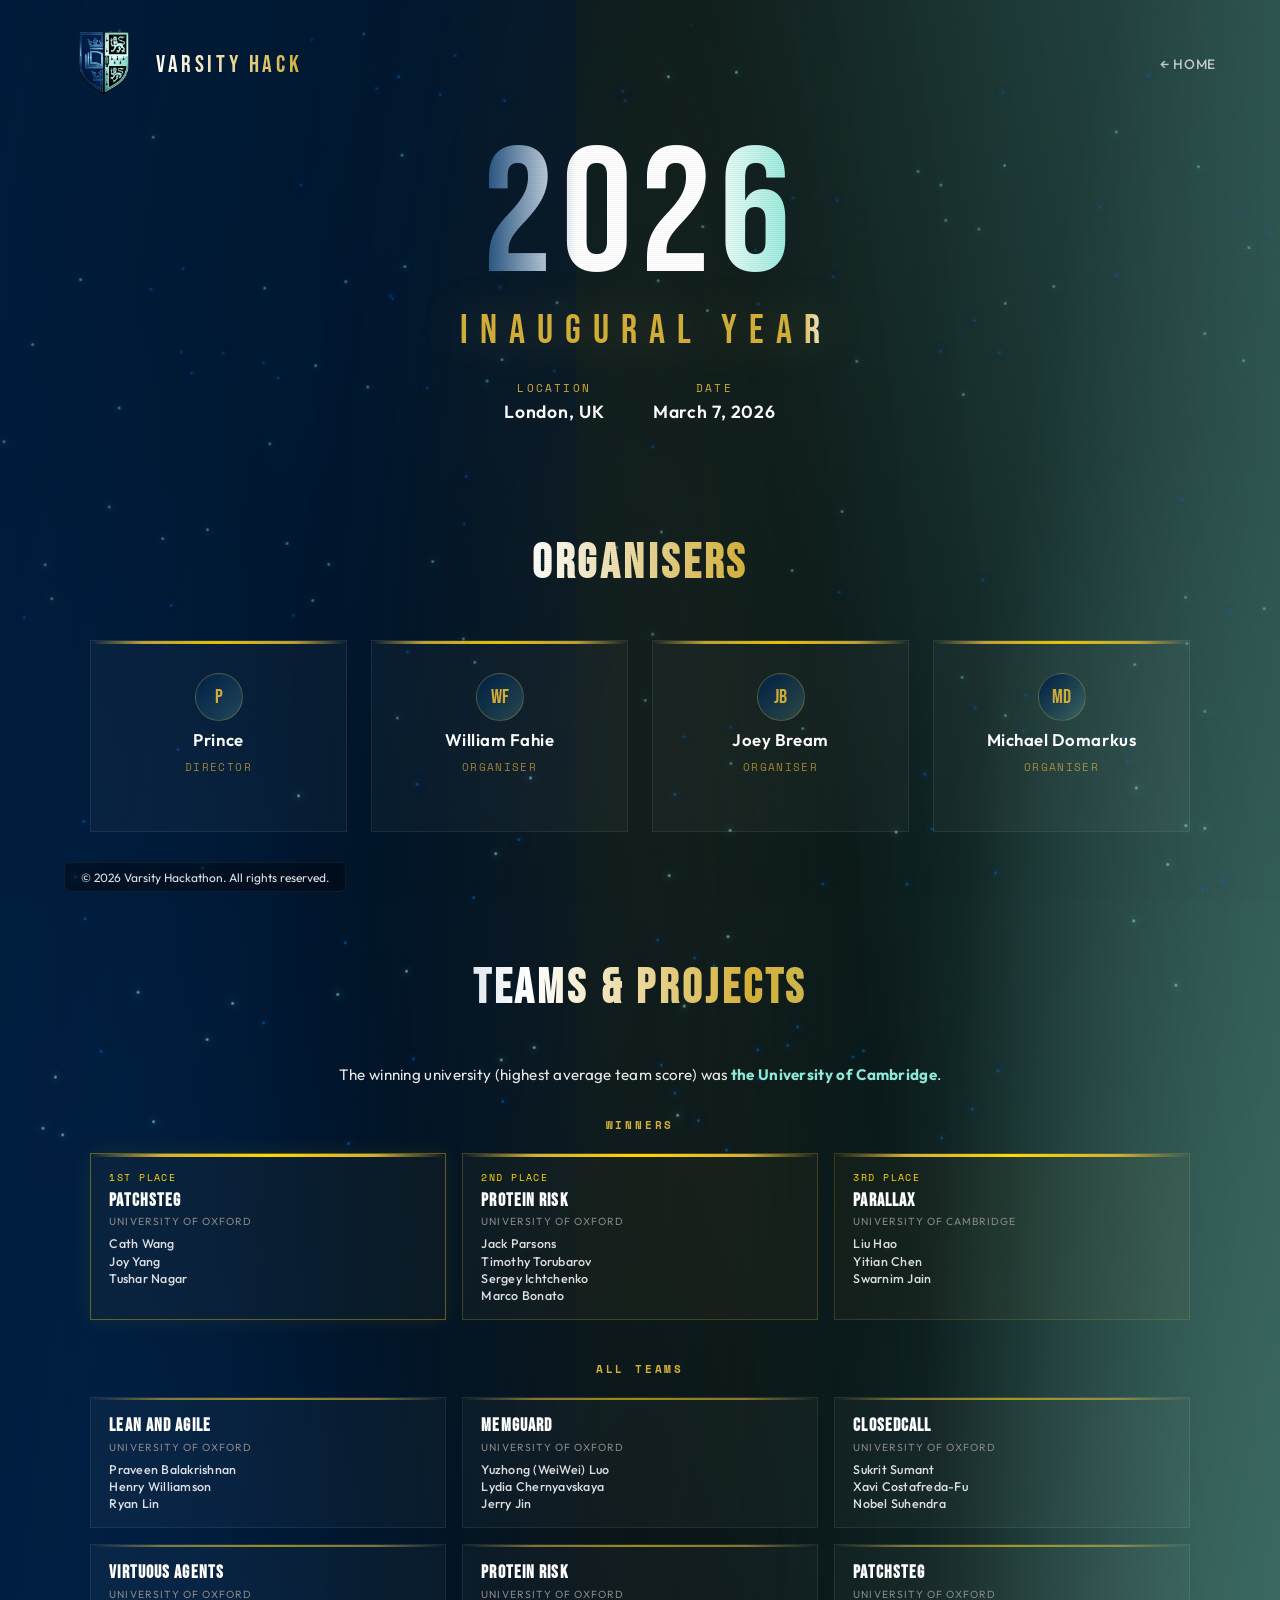
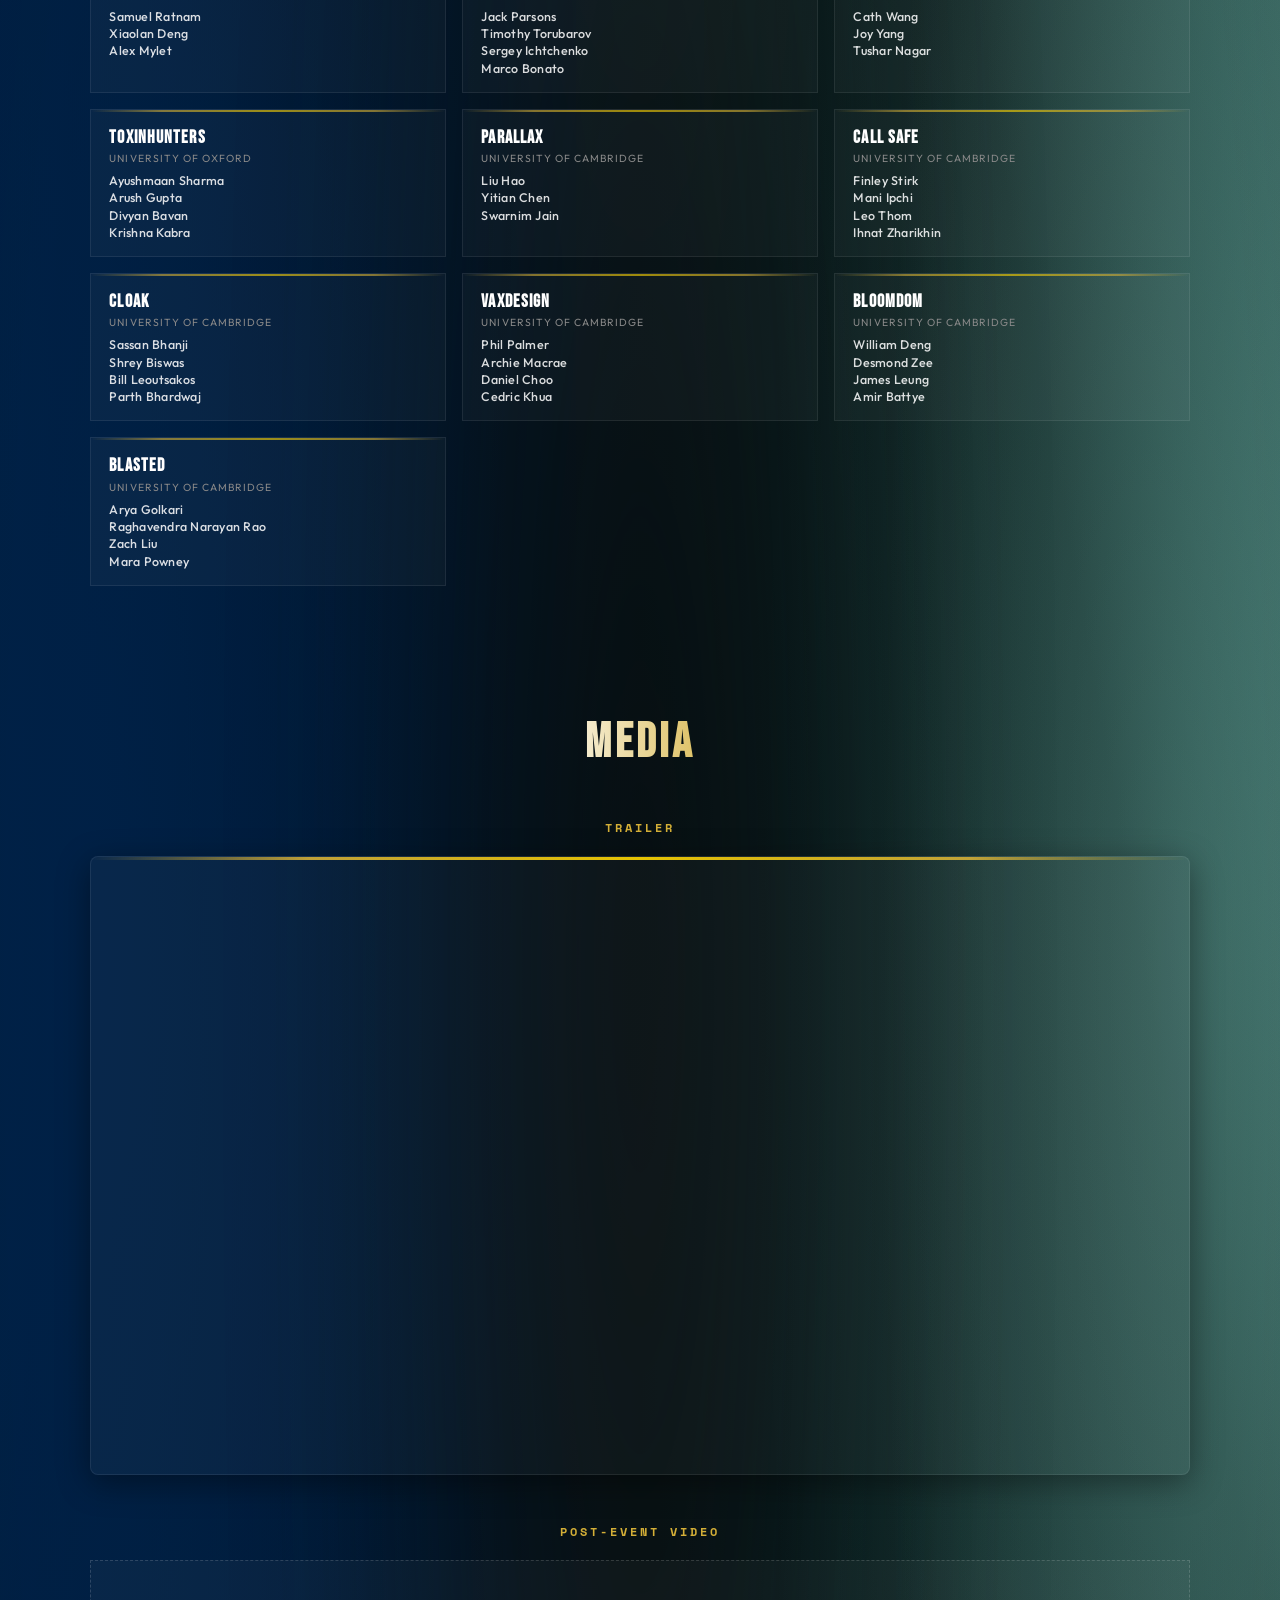
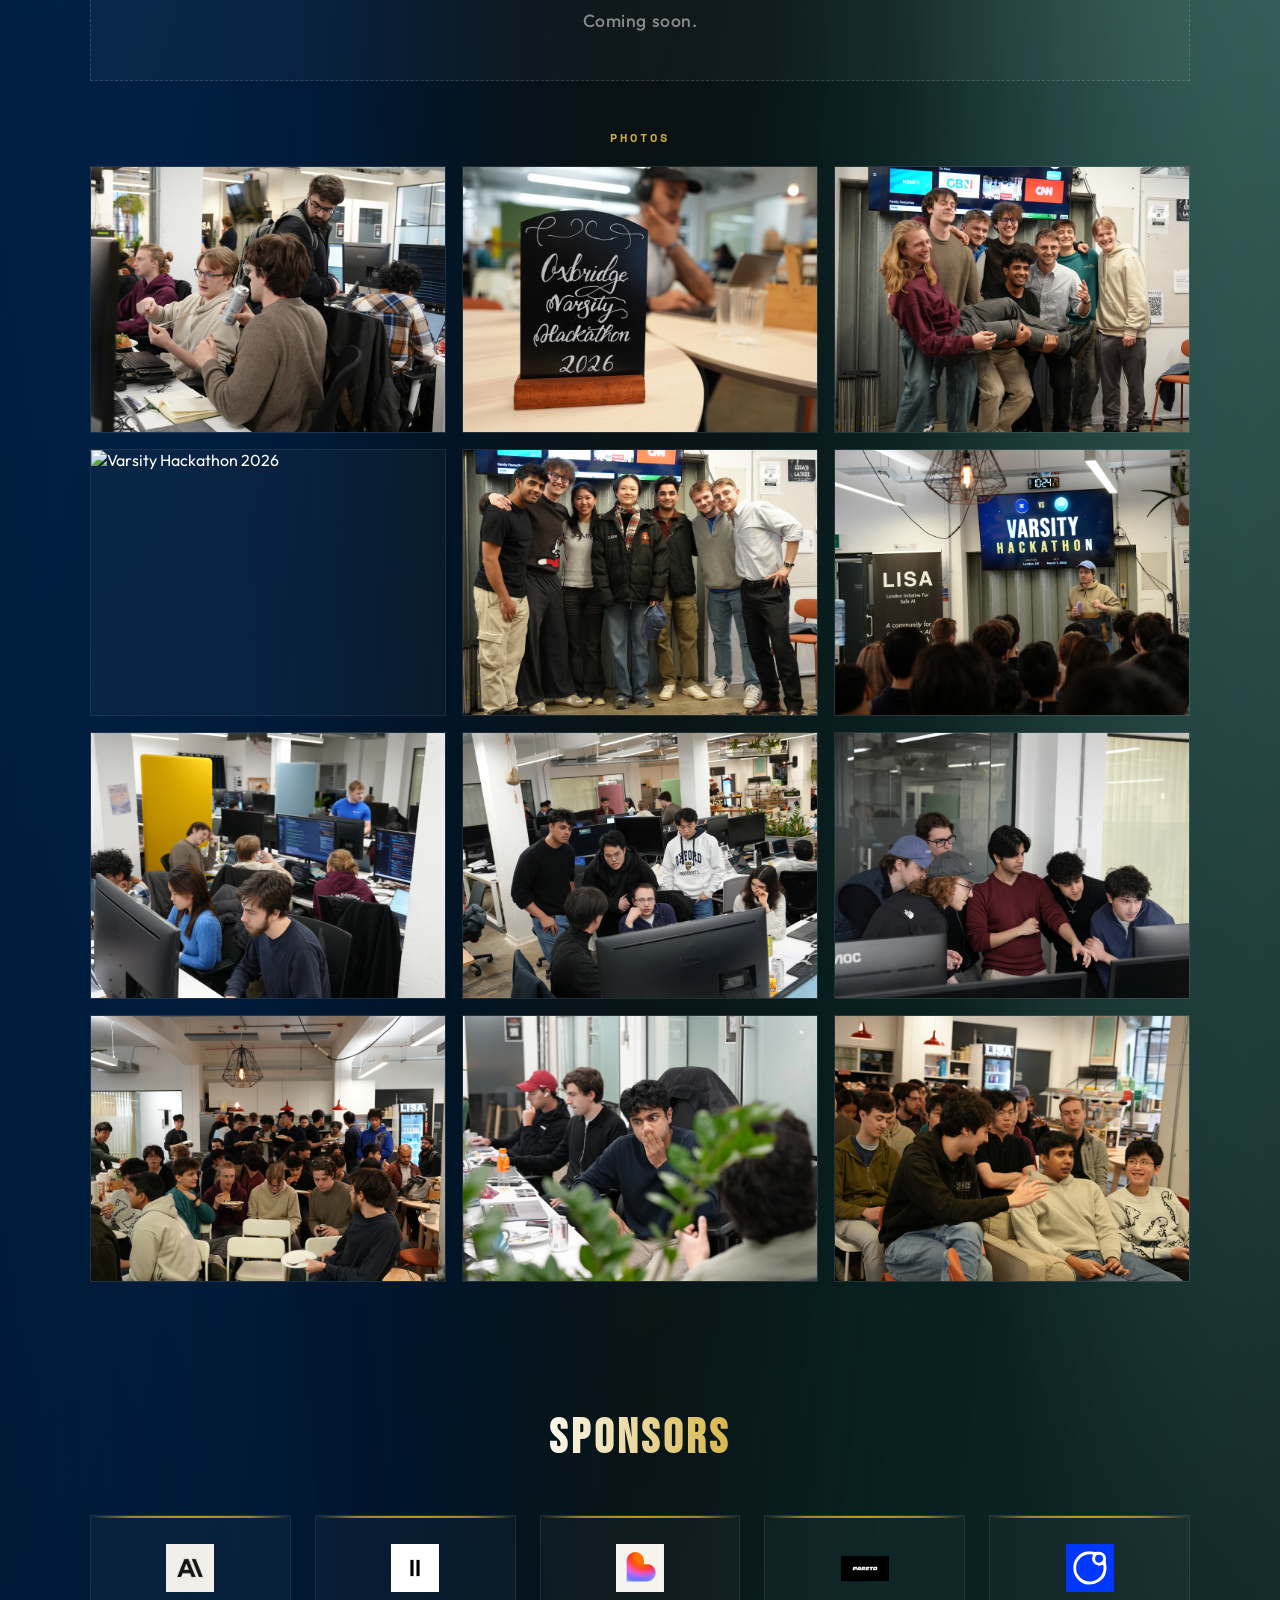
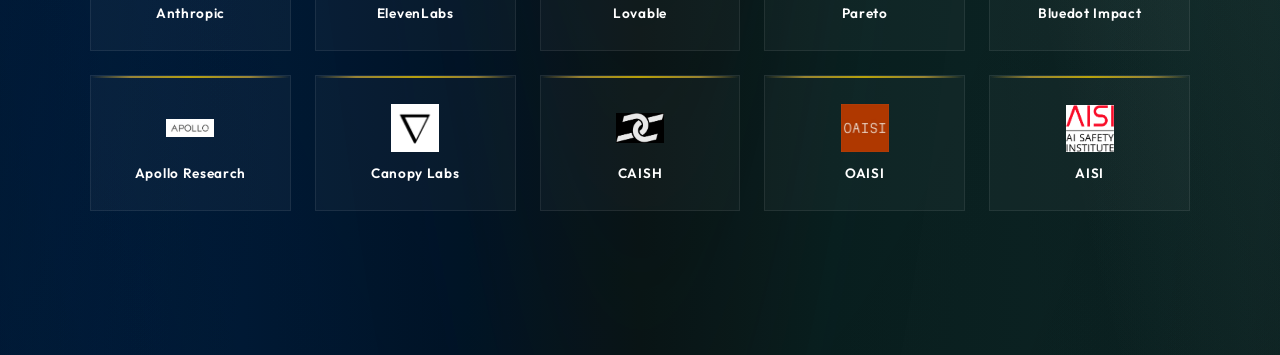
==== 2026.html @ 15293d1f "Sponsor logos added" ====
<!DOCTYPE html>
<html lang="en">
<head>
    <meta charset="UTF-8">
    <meta name="viewport" content="width=device-width, initial-scale=1.0">
    <title>Varsity Hackathon 2026 | Inaugural Year</title>
    <link rel="icon" type="image/png" href="media/favicon.png">

    <meta property="og:type" content="website">
    <meta property="og:title" content="Varsity Hackathon 2026 | Inaugural Year">
    <meta property="og:description" content="The inaugural Varsity Hackathon — Oxford vs Cambridge, March 7 2026 in London. Organisers, teams, projects, and sponsors.">
    <meta property="og:image" content="https://varsityhackathon.com/media/favicon.png">
    <meta property="og:url" content="https://varsityhackathon.com/2026.html">

    <link rel="preconnect" href="https://fonts.googleapis.com">
    <link rel="preconnect" href="https://fonts.gstatic.com" crossorigin>
    <link href="https://fonts.googleapis.com/css2?family=Bebas+Neue&family=Space+Mono:wght@400;700&family=Outfit:wght@300;400;500;600;700;800;900&display=swap" rel="stylesheet">
    <link rel="stylesheet" href="style.css?v=16">
    <link rel="stylesheet" href="archive.css?v=4">
</head>
<body>
    <div class="split-bg">
        <div class="bg-oxford"></div>
        <div class="bg-cambridge"></div>
        <div class="bg-center-glow"></div>
        <div class="bg-depth-overlay"></div>
    </div>
    <div class="particles" id="particles"></div>
    <div class="scanlines"></div>

    <nav>
        <a href="index.html" class="logo">
            <img src="media/favicon.png" alt="Varsity Hack Logo" class="logo-img">
            <span class="logo-text">Varsity Hack</span>
        </a>
        <div class="nav-links">
            <a href="index.html" class="nav-back">&larr; Home</a>
        </div>
    </nav>

    <!-- Hero -->
    <header class="archive-hero">
        <span class="archive-hero__year">2026</span>
        <span class="archive-hero__subtitle">Inaugural Year</span>
        <div class="archive-hero__details">
            <div class="archive-hero__detail">
                <span class="archive-hero__label">Location</span>
                <span class="archive-hero__value">London, UK</span>
            </div>
            <div class="archive-hero__detail">
                <span class="archive-hero__label">Date</span>
                <span class="archive-hero__value">March 7, 2026</span>
            </div>
        </div>
    </header>

    <!-- Organisers -->
    <section class="archive-section" aria-label="Organisers">
        <div class="archive-section__inner">
            <h2 class="archive-section__heading">Organisers</h2>
            <div class="organiser-grid">
                <a href="https://thisisprince.com/" target="_blank" rel="noopener noreferrer" class="organiser-card">
                    <span class="organiser-card__accent"></span>
                    <span class="organiser-card__icon">P</span>
                    <span class="organiser-card__name">Prince</span>
                    <span class="organiser-card__role">Director</span>
                    <span class="organiser-card__link-hint">Visit &rarr;</span>
                </a>
                <a href="https://williamfahie.com/" target="_blank" rel="noopener noreferrer" class="organiser-card">
                    <span class="organiser-card__accent"></span>
                    <span class="organiser-card__icon">WF</span>
                    <span class="organiser-card__name">William Fahie</span>
                    <span class="organiser-card__role">Organiser</span>
                    <span class="organiser-card__link-hint">Visit &rarr;</span>
                </a>
                <a href="https://www.linkedin.com/in/joseph-bream-/" target="_blank" rel="noopener noreferrer" class="organiser-card">
                    <span class="organiser-card__accent"></span>
                    <span class="organiser-card__icon">JB</span>
                    <span class="organiser-card__name">Joey Bream</span>
                    <span class="organiser-card__role">Organiser</span>
                    <span class="organiser-card__link-hint">Visit &rarr;</span>
                </a>
                <a href="https://www.linkedin.com/in/michael-domarkas/" target="_blank" rel="noopener noreferrer" class="organiser-card">
                    <span class="organiser-card__accent"></span>
                    <span class="organiser-card__icon">MD</span>
                    <span class="organiser-card__name">Michael Domarkus</span>
                    <span class="organiser-card__role">Organiser</span>
                    <span class="organiser-card__link-hint">Visit &rarr;</span>
                </a>
            </div>
        </div>
    </section>

    <!-- Teams -->
    <section class="archive-section" aria-label="Teams">
        <div class="archive-section__inner">
            <h2 class="archive-section__heading">Teams &amp; Projects</h2>

            <p class="teams-summary">
                The winning university (highest average team score) was <strong>the University of Cambridge</strong>.
            </p>

            <h3 class="teams-subheading">Winners</h3>
            <div class="teams-podium">
                <article class="team-card team-card--podium team-card--gold">
                    <span class="team-card__accent"></span>
                    <div class="team-card__placement">1st Place</div>
                    <h3 class="team-card__name">PatchSteg</h3>
                    <p class="team-card__university">University of Oxford</p>
                    <ul class="team-card__members">
                        <li>Cath Wang</li>
                        <li>Joy Yang</li>
                        <li>Tushar Nagar</li>
                    </ul>
                </article>
                <article class="team-card team-card--podium team-card--silver">
                    <span class="team-card__accent"></span>
                    <div class="team-card__placement">2nd Place</div>
                    <h3 class="team-card__name">Protein Risk</h3>
                    <p class="team-card__university">University of Oxford</p>
                    <ul class="team-card__members">
                        <li>Jack Parsons</li>
                        <li>Timothy Torubarov</li>
                        <li>Sergey Ichtchenko</li>
                        <li>Marco Bonato</li>
                    </ul>
                </article>
                <article class="team-card team-card--podium team-card--bronze">
                    <span class="team-card__accent"></span>
                    <div class="team-card__placement">3rd Place</div>
                    <h3 class="team-card__name">Parallax</h3>
                    <p class="team-card__university">University of Cambridge</p>
                    <ul class="team-card__members">
                        <li>Liu Hao</li>
                        <li>Yitian Chen</li>
                        <li>Swarnim Jain</li>
                    </ul>
                </article>
            </div>

            <h3 class="teams-subheading">All Teams</h3>
            <div class="teams-grid">
                <article class="team-card">
                    <span class="team-card__accent"></span>
                    <h3 class="team-card__name">Lean and Agile</h3>
                    <p class="team-card__university">University of Oxford</p>
                    <ul class="team-card__members">
                        <li>Praveen Balakrishnan</li>
                        <li>Henry Williamson</li>
                        <li>Ryan Lin</li>
                    </ul>
                </article>
                <article class="team-card">
                    <span class="team-card__accent"></span>
                    <h3 class="team-card__name">Memguard</h3>
                    <p class="team-card__university">University of Oxford</p>
                    <ul class="team-card__members">
                        <li>Yuzhong (WeiWei) Luo</li>
                        <li>Lydia Chernyavskaya</li>
                        <li>Jerry Jin</li>
                    </ul>
                </article>
                <article class="team-card">
                    <span class="team-card__accent"></span>
                    <h3 class="team-card__name">ClosedCall</h3>
                    <p class="team-card__university">University of Oxford</p>
                    <ul class="team-card__members">
                        <li>Sukrit Sumant</li>
                        <li>Xavi Costafreda-Fu</li>
                        <li>Nobel Suhendra</li>
                    </ul>
                </article>
                <article class="team-card">
                    <span class="team-card__accent"></span>
                    <h3 class="team-card__name">Virtuous Agents</h3>
                    <p class="team-card__university">University of Oxford</p>
                    <ul class="team-card__members">
                        <li>Samuel Ratnam</li>
                        <li>Xiaolan Deng</li>
                        <li>Alex Mylet</li>
                    </ul>
                </article>
                <article class="team-card">
                    <span class="team-card__accent"></span>
                    <h3 class="team-card__name">Protein Risk</h3>
                    <p class="team-card__university">University of Oxford</p>
                    <ul class="team-card__members">
                        <li>Jack Parsons</li>
                        <li>Timothy Torubarov</li>
                        <li>Sergey Ichtchenko</li>
                        <li>Marco Bonato</li>
                    </ul>
                </article>
                <article class="team-card">
                    <span class="team-card__accent"></span>
                    <h3 class="team-card__name">PatchSteg</h3>
                    <p class="team-card__university">University of Oxford</p>
                    <ul class="team-card__members">
                        <li>Cath Wang</li>
                        <li>Joy Yang</li>
                        <li>Tushar Nagar</li>
                    </ul>
                </article>
                <article class="team-card">
                    <span class="team-card__accent"></span>
                    <h3 class="team-card__name">ToxinHunters</h3>
                    <p class="team-card__university">University of Oxford</p>
                    <ul class="team-card__members">
                        <li>Ayushmaan Sharma</li>
                        <li>Arush Gupta</li>
                        <li>Divyan Bavan</li>
                        <li>Krishna Kabra</li>
                    </ul>
                </article>
                <article class="team-card">
                    <span class="team-card__accent"></span>
                    <h3 class="team-card__name">Parallax</h3>
                    <p class="team-card__university">University of Cambridge</p>
                    <ul class="team-card__members">
                        <li>Liu Hao</li>
                        <li>Yitian Chen</li>
                        <li>Swarnim Jain</li>
                    </ul>
                </article>
                <article class="team-card">
                    <span class="team-card__accent"></span>
                    <h3 class="team-card__name">Call Safe</h3>
                    <p class="team-card__university">University of Cambridge</p>
                    <ul class="team-card__members">
                        <li>Finley Stirk</li>
                        <li>Mani Ipchi</li>
                        <li>Leo Thom</li>
                        <li>Ihnat Zharikhin</li>
                    </ul>
                </article>
                <article class="team-card">
                    <span class="team-card__accent"></span>
                    <h3 class="team-card__name">Cloak</h3>
                    <p class="team-card__university">University of Cambridge</p>
                    <ul class="team-card__members">
                        <li>Sassan Bhanji</li>
                        <li>Shrey Biswas</li>
                        <li>Bill Leoutsakos</li>
                        <li>Parth Bhardwaj</li>
                    </ul>
                </article>
                <article class="team-card">
                    <span class="team-card__accent"></span>
                    <h3 class="team-card__name">VaxDesign</h3>
                    <p class="team-card__university">University of Cambridge</p>
                    <ul class="team-card__members">
                        <li>Phil Palmer</li>
                        <li>Archie Macrae</li>
                        <li>Daniel Choo</li>
                        <li>Cedric Khua</li>
                    </ul>
                </article>
                <article class="team-card">
                    <span class="team-card__accent"></span>
                    <h3 class="team-card__name">BloomDom</h3>
                    <p class="team-card__university">University of Cambridge</p>
                    <ul class="team-card__members">
                        <li>William Deng</li>
                        <li>Desmond Zee</li>
                        <li>James Leung</li>
                        <li>Amir Battye</li>
                    </ul>
                </article>
                <article class="team-card">
                    <span class="team-card__accent"></span>
                    <h3 class="team-card__name">Blasted</h3>
                    <p class="team-card__university">University of Cambridge</p>
                    <ul class="team-card__members">
                        <li>Arya Golkari</li>
                        <li>Raghavendra Narayan Rao</li>
                        <li>Zach Liu</li>
                        <li>Mara Powney</li>
                    </ul>
                </article>
            </div>
        </div>
    </section>

    <!-- Media -->
    <section class="archive-section" aria-label="Media">
        <div class="archive-section__inner">
            <h2 class="archive-section__heading">Media</h2>

            <div class="media-subsection">
                <h3 class="media-subsection__title">Trailer</h3>
                <div class="video-wrapper">
                    <iframe
                        class="video-player"
                        width="560"
                        height="315"
                        src="https://www.youtube.com/embed/sats8kHQ0fo?si=uvHqlXP3SU96_2aM"
                        title="Varsity Hackathon 2026 Trailer"
                        frameborder="0"
                        referrerpolicy="strict-origin-when-cross-origin"
                        allow="accelerometer; autoplay; clipboard-write; encrypted-media; gyroscope; picture-in-picture; web-share"
                        allowfullscreen
                    ></iframe>
                </div>
            </div>

            <div class="media-subsection">
                <h3 class="media-subsection__title">Post-Event Video</h3>
                <div class="media-placeholder">
                    <span class="media-placeholder__text">Coming soon.</span>
                </div>
            </div>

            <div class="media-subsection">
                <h3 class="media-subsection__title">Photos</h3>
                <div class="photo-grid">
                    <div class="photo-item"><img src="media/7S301907.JPG" alt="Varsity Hackathon 2026" loading="lazy"></div>
                    <div class="photo-item"><img src="media/7S301937.JPG" alt="Varsity Hackathon 2026" loading="lazy"></div>
                    <div class="photo-item"><img src="media/7S302624.JPG" alt="Varsity Hackathon 2026" loading="lazy"></div>
                    <div class="photo-item"><img src="media/7S302634.JPG" alt="Varsity Hackathon 2026" loading="lazy"></div>
                    <div class="photo-item"><img src="media/7S302655.JPG" alt="Varsity Hackathon 2026" loading="lazy"></div>
                    <div class="photo-item"><img src="media/DSC09195.JPG" alt="Varsity Hackathon 2026" loading="lazy"></div>
                    <div class="photo-item"><img src="media/DSC09317.JPG" alt="Varsity Hackathon 2026" loading="lazy"></div>
                    <div class="photo-item"><img src="media/DSC09426.JPG" alt="Varsity Hackathon 2026" loading="lazy"></div>
                    <div class="photo-item"><img src="media/DSC09450.JPG" alt="Varsity Hackathon 2026" loading="lazy"></div>
                    <div class="photo-item"><img src="media/DSC09456.JPG" alt="Varsity Hackathon 2026" loading="lazy"></div>
                    <div class="photo-item"><img src="media/7S302209.JPG" alt="Varsity Hackathon 2026" loading="lazy"></div>
                    <div class="photo-item"><img src="media/DSC09182.JPG" alt="Varsity Hackathon 2026" loading="lazy"></div>
                </div>
            </div>
        </div>
    </section>

    <!-- Sponsors -->
    <section class="archive-section" aria-label="Sponsors">
        <div class="archive-section__inner">
            <h2 class="archive-section__heading">Sponsors</h2>
            <div class="sponsor-grid">
                <a href="https://www.anthropic.com/" target="_blank" rel="noopener noreferrer" class="sponsor-card">
                    <span class="sponsor-card__accent"></span>
                    <div class="sponsor-card__logo">
                        <img src="media/icons8-anthropic-96.png" alt="Anthropic">
                    </div>
                    <span class="sponsor-card__name">Anthropic</span>
                </a>
                <a href="https://elevenlabs.io/" target="_blank" rel="noopener noreferrer" class="sponsor-card">
                    <span class="sponsor-card__accent"></span>
                    <div class="sponsor-card__logo">
                        <img src="media/elevenlabs-symbol.png" alt="ElevenLabs">
                    </div>
                    <span class="sponsor-card__name">ElevenLabs</span>
                </a>
                <a href="https://lovable.dev/" target="_blank" rel="noopener noreferrer" class="sponsor-card">
                    <span class="sponsor-card__accent"></span>
                    <div class="sponsor-card__logo">
                        <img src="media/lovable-icon-bg-light.png" alt="Lovable">
                    </div>
                    <span class="sponsor-card__name">Lovable</span>
                </a>
                <a href="https://paretofellowship.com/" target="_blank" rel="noopener noreferrer" class="sponsor-card">
                    <span class="sponsor-card__accent"></span>
                    <div class="sponsor-card__logo">
                        <img src="media/Pareto%20Logo.avif" alt="Pareto">
                    </div>
                    <span class="sponsor-card__name">Pareto</span>
                </a>
                <a href="https://bluedot.org/" target="_blank" rel="noopener noreferrer" class="sponsor-card">
                    <span class="sponsor-card__accent"></span>
                    <div class="sponsor-card__logo">
                        <img src="media/Bluedot%20Impact%20Logo.svg" alt="Bluedot Impact">
                    </div>
                    <span class="sponsor-card__name">Bluedot Impact</span>
                </a>
                <a href="https://www.apolloresearch.ai/" target="_blank" rel="noopener noreferrer" class="sponsor-card">
                    <span class="sponsor-card__accent"></span>
                    <div class="sponsor-card__logo">
                        <img src="media/apollo-logo.png" alt="Apollo Research">
                    </div>
                    <span class="sponsor-card__name">Apollo Research</span>
                </a>
                <a href="https://canopylabs.ai/" target="_blank" rel="noopener noreferrer" class="sponsor-card">
                    <span class="sponsor-card__accent"></span>
                    <div class="sponsor-card__logo">
                        <img src="media/canopylabsai_logo.jpeg" alt="Canopy Labs">
                    </div>
                    <span class="sponsor-card__name">Canopy Labs</span>
                </a>
                <a href="https://caish.org/" target="_blank" rel="noopener noreferrer" class="sponsor-card">
                    <span class="sponsor-card__accent"></span>
                    <div class="sponsor-card__logo">
                        <img src="media/CAISH%20logo.jpeg" alt="CAISH">
                    </div>
                    <span class="sponsor-card__name">CAISH</span>
                </a>
                <a href="https://oaisi.org/" target="_blank" rel="noopener noreferrer" class="sponsor-card">
                    <span class="sponsor-card__accent"></span>
                    <div class="sponsor-card__logo">
                        <img src="media/oaisi_logo.jpeg" alt="OAISI">
                    </div>
                    <span class="sponsor-card__name">OAISI</span>
                </a>
                <a href="https://www.aisi.gov.uk/" target="_blank" rel="noopener noreferrer" class="sponsor-card">
                    <span class="sponsor-card__accent"></span>
                    <div class="sponsor-card__logo">
                        <img src="media/AISI.png" alt="AISI">
                    </div>
                    <span class="sponsor-card__name">AISI</span>
                </a>
            </div>
        </div>
    </section>

    <footer>
        <div class="footer-glass">
            <span class="footer-copyright">&copy; 2026 Varsity Hackathon. All rights reserved.</span>
        </div>
    </footer>

    <script src="main.js?v=5"></script>
</body>
</html>
---- style.css ----
/* Varsity Hackathon 2026 - Styles */
*, *::before, *::after {
    margin: 0;
    padding: 0;
    box-sizing: border-box;
}

:root {
    --oxford-blue: #002147;
    --oxford-glow: #1a4a7a;
    --cambridge-blue: #8EE8D8;
    --gold: #d4af37;
    --gold-bright: #ffd700;
    --white: #ffffff;
    --black: #0a0a0a;
    --gray: #888;
}

html {
    min-height: 100%;
    scroll-behavior: smooth;
}

body {
    min-height: 100%;
    position: relative;
    overflow-x: hidden;
    overflow-y: auto;
    font-family: 'Outfit', sans-serif;
    background: var(--black);
    color: var(--white);
    /* Reserve space so content is not hidden behind the fixed footer */
    padding-bottom: 5rem;
}

/* Split background - modern 3D depth effect */
.split-bg {
    position: absolute;
    top: 0;
    left: 0;
    right: 0;
    bottom: 0;
    min-height: 100vh;
    z-index: 0;
    overflow: hidden;
    /* Base gradient that ensures full coverage - no black gaps */
    background: linear-gradient(90deg,
        var(--oxford-blue) 0%,
        #001428 35%,
        #0a1515 50%,
        #091f1f 65%,
        #0d2626 100%
    );
}

/* Oxford side - deep blue with gradient depth */
.bg-oxford {
    position: absolute;
    top: -10%;
    left: -5%;
    width: 60%;
    height: 120%;
    background:
        radial-gradient(ellipse 80% 50% at 20% 50%, rgba(0, 33, 71, 0.95) 0%, transparent 70%),
        radial-gradient(ellipse 100% 80% at 0% 50%, var(--oxford-blue) 0%, transparent 60%),
        linear-gradient(100deg, var(--oxford-blue) 0%, #001428 40%, transparent 70%);
}

/* Cambridge side - teal with gradient depth */
.bg-cambridge {
    position: absolute;
    top: -10%;
    right: -5%;
    width: 60%;
    height: 120%;
    background:
        radial-gradient(ellipse 80% 50% at 80% 50%, rgba(142, 232, 216, 0.2) 0%, transparent 70%),
        radial-gradient(ellipse 100% 80% at 100% 50%, rgba(142, 232, 216, 0.3) 0%, transparent 60%),
        linear-gradient(260deg, rgba(142, 232, 216, 0.35) 0%, #0a1a1a 40%, transparent 70%);
}

/* Central glow - creates the smooth fusion between both sides */
.bg-center-glow {
    position: absolute;
    top: -10%;
    left: 50%;
    width: 50%;
    height: 120%;
    transform: translateX(-50%);
    background:
        /* Gold hint at top center */
        radial-gradient(ellipse 80% 40% at 50% 20%, rgba(212, 175, 55, 0.06) 0%, transparent 50%),
        /* Soft blend zone */
        radial-gradient(ellipse 100% 100% at 50% 50%, rgba(10, 20, 25, 0.8) 0%, transparent 50%);
    filter: blur(60px);
}

/* Depth overlay - adds dimension with subtle vignette */
.bg-depth-overlay {
    position: absolute;
    top: 0;
    left: 0;
    right: 0;
    bottom: 0;
    background:
        /* Top spotlight effect */
        radial-gradient(ellipse 80% 40% at 50% 0%, rgba(255, 255, 255, 0.015) 0%, transparent 50%),
        /* Center depth - darker middle creates 3D valley effect */
        radial-gradient(ellipse 30% 50% at 50% 50%, rgba(0, 0, 0, 0.25) 0%, transparent 60%),
        /* Vignette for depth */
        radial-gradient(ellipse 120% 120% at 50% 50%, transparent 40%, rgba(0, 0, 0, 0.3) 100%);
    pointer-events: none;
}

/* Particle effects */
.particles {
    position: fixed;
    top: 0;
    left: 0;
    width: 100%;
    height: 100%;
    z-index: 2;
    pointer-events: none;
}

.particle {
    position: absolute;
    width: 3px;
    height: 3px;
    border-radius: 50%;
    left: 0;
    top: 0;
    will-change: transform, opacity;
}

.particle.oxford {
    background: rgba(0, 100, 200, 0.6);
    box-shadow: 0 0 10px rgba(0, 100, 200, 0.8);
}

.particle.cambridge {
    background: rgba(142, 232, 216, 0.6);
    box-shadow: 0 0 10px rgba(142, 232, 216, 0.8);
}

@keyframes particleFloat {
    0%, 100% { transform: translateY(0) translateX(0); opacity: 0; }
    10% { opacity: 1; }
    90% { opacity: 1; }
    100% { transform: translateY(-100vh) translateX(50px); opacity: 0; }
}

/* Navigation */
nav {
    position: fixed;
    top: 0;
    left: 0;
    right: 0;
    z-index: 100;
    padding: 1.5rem 4rem;
    display: flex;
    justify-content: space-between;
    align-items: center;
    animation: fadeDown 0.8s ease-out;
}

@keyframes fadeDown {
    from { opacity: 0; transform: translateY(-30px); }
    to { opacity: 1; transform: translateY(0); }
}

.logo {
    display: flex;
    align-items: center;
    gap: 0.75rem;
    text-decoration: none;
}

.logo-img {
    height: 5rem;
    width: auto;
    display: block;
    object-fit: contain;
}

.logo-text {
    font-family: 'Bebas Neue', sans-serif;
    font-size: 1.5rem;
    letter-spacing: 0.15em;
    background: linear-gradient(90deg, var(--white) 0%, var(--gold) 100%);
    -webkit-background-clip: text;
    -webkit-text-fill-color: transparent;
    background-clip: text;
}

.nav-links {
    display: flex;
    gap: 3rem;
    align-items: center;
}

.nav-links a {
    color: rgba(255, 255, 255, 0.7);
    text-decoration: none;
    font-size: 0.85rem;
    font-weight: 500;
    letter-spacing: 0.05em;
    text-transform: uppercase;
    transition: all 0.3s ease;
    position: relative;
}

.nav-links a::after {
    content: '';
    position: absolute;
    bottom: -4px;
    left: 0;
    width: 0;
    height: 2px;
    background: var(--gold);
    transition: width 0.3s ease;
}

.nav-links a:hover {
    color: var(--white);
}

.nav-links a:hover::after {
    width: 100%;
}

.register-btn {
    padding: 0.75rem 1.75rem;
    background: transparent;
    border: 2px solid var(--gold);
    color: var(--gold) !important;
    font-weight: 600;
    transition: all 0.3s ease;
}

.register-btn::after {
    display: none !important;
}

.register-btn:hover {
    background: var(--gold);
    color: var(--black) !important;
    box-shadow: 0 0 30px rgba(212, 175, 55, 0.4);
}

/* Main content - hero section is full viewport, can add more content below */
main {
    position: relative;
    z-index: 10;
    min-height: 100vh;
    display: flex;
    flex-direction: column;
    justify-content: center;
    align-items: center;
    text-align: center;
    padding: 2rem;
}

/* University crests */
.crests {
    display: flex;
    align-items: center;
    gap: 4rem;
    margin-bottom: 2rem;
    animation: fadeUp 0.8s ease-out 0.2s both;
}

.crest {
    width: 80px;
    height: 80px;
    border-radius: 50%;
    display: flex;
    align-items: center;
    justify-content: center;
    font-family: 'Bebas Neue', sans-serif;
    font-size: 2rem;
    position: relative;
    animation: crestRingRotate 12s linear infinite;
}

/* Slow rotation for the ring; text counter-rotates via .crest-text */
@keyframes crestRingRotate {
    from { transform: rotate(0deg); }
    to { transform: rotate(360deg); }
}

.crest-text {
    display: inline-block;
    animation: crestRingRotate 12s linear infinite reverse;
}

.crest::before {
    content: '';
    position: absolute;
    inset: -3px;
    border-radius: 50%;
    padding: 3px;
    background: linear-gradient(135deg, var(--gold), transparent, var(--gold));
    -webkit-mask: linear-gradient(#fff 0 0) content-box, linear-gradient(#fff 0 0);
    mask: linear-gradient(#fff 0 0) content-box, linear-gradient(#fff 0 0);
    -webkit-mask-composite: xor;
    mask-composite: exclude;
}

.crest.oxford {
    background: var(--oxford-blue);
    box-shadow: 0 0 40px rgba(0, 33, 71, 0.8);
}

.crest.cambridge {
    background: linear-gradient(135deg, var(--cambridge-blue) 0%, #1a5555 100%);
    border: 2px solid var(--cambridge-blue);
    box-shadow: 0 0 40px rgba(142, 232, 216, 0.4);
}

.vs-text {
    font-family: 'Bebas Neue', sans-serif;
    font-size: 3rem;
    color: var(--gold);
    text-shadow: 0 0 30px rgba(212, 175, 55, 0.5);
    animation: vsPulse 1.5s ease-in-out infinite;
}

@keyframes vsPulse {
    0%, 100% { transform: scale(1); }
    50% { transform: scale(1.1); }
}

/* Headline */
.headline {
    margin-bottom: 1.5rem;
    animation: fadeUp 0.8s ease-out 0.4s both;
    user-select: none;
    -webkit-user-select: none;
}

.headline h1 {
    font-family: 'Bebas Neue', sans-serif;
    font-size: clamp(4rem, 12vw, 10rem);
    line-height: 0.9;
    letter-spacing: 0.02em;
    text-transform: uppercase;
}

.headline .varsity {
    display: block;
    background: linear-gradient(90deg,
        var(--oxford-glow) 0%,
        var(--white) 30%,
        var(--white) 70%,
        var(--cambridge-blue) 100%
    );
    -webkit-background-clip: text;
    -webkit-text-fill-color: transparent;
    background-clip: text;
}

.headline .hackathon {
    display: block;
    font-size: 0.6em;
    letter-spacing: 0.3em;
    margin-right: -0.3em; /* Compensate for letter-spacing on last character */
    /* Metallic gold gradient with bright highlight sweep */
    background: linear-gradient(
        90deg,
        var(--gold) 0%,
        var(--gold) 45%,
        #fff 50%,
        var(--gold) 55%,
        var(--gold) 100%
    );
    background-size: 200% 100%;
    -webkit-background-clip: text;
    -webkit-text-fill-color: transparent;
    background-clip: text;
    animation: hackathonShimmer 3s linear infinite;
    /* Subtle text stroke for definition */
    -webkit-text-stroke: 0.5px rgba(212, 175, 55, 0.3);
    filter: drop-shadow(0 0 30px rgba(212, 175, 55, 0.3));
}

@keyframes hackathonShimmer {
    0% { background-position: 200% 50%; }
    100% { background-position: -200% 50%; }
}

/* Event details */
.event-details {
    display: flex;
    gap: 3rem;
    margin-bottom: 2rem;
    animation: fadeUp 0.8s ease-out 0.6s both;
}

.detail {
    display: flex;
    flex-direction: column;
    align-items: center;
    gap: 0.25rem;
}

.detail-label {
    font-family: 'Space Mono', monospace;
    font-size: 0.7rem;
    text-transform: uppercase;
    letter-spacing: 0.2em;
    color: var(--gold);
}

.detail-value {
    font-size: 1.1rem;
    font-weight: 600;
    letter-spacing: 0.05em;
}

/* Deadline notice - frosted glass panel */
.deadline-notice {
    margin-bottom: 2rem;
    animation: fadeUp 0.8s ease-out 0.7s both;
}

.deadline-content {
    display: flex;
    align-items: center;
    justify-content: center;
    gap: 1rem;
    padding: 1.25rem 2rem;
    /* Frosted glass effect */
    background: rgba(255, 255, 255, 0.08);
    backdrop-filter: blur(16px);
    -webkit-backdrop-filter: blur(16px);
    border: 1px solid rgba(255, 255, 255, 0.12);
    border-radius: 8px;
    box-shadow:
        0 8px 32px rgba(0, 0, 0, 0.3),
        inset 0 1px 0 rgba(255, 255, 255, 0.1);
    position: relative;
    overflow: hidden;
}

.deadline-icon {
    font-size: 1.75rem;
    flex-shrink: 0;
}

.deadline-text {
    display: flex;
    flex-direction: column;
    align-items: center;
    text-align: center;
    gap: 0.25rem;
}

.deadline-text strong {
    font-size: 1.1rem;
    font-weight: 700;
    color: var(--gold-bright);
    letter-spacing: 0.05em;
}

.deadline-subtext {
    font-size: 0.9rem;
    color: rgba(255, 255, 255, 0.85);
    letter-spacing: 0.03em;
}

/* CTAs */
.cta-group {
    display: flex;
    gap: 1.5rem;
    margin-bottom: 2.5rem;
    animation: fadeUp 0.8s ease-out 0.8s both;
}

.btn {
    padding: 1.1rem 2.5rem;
    font-family: 'Outfit', sans-serif;
    font-size: 0.9rem;
    font-weight: 700;
    text-transform: uppercase;
    letter-spacing: 0.15em;
    text-decoration: none;
    transition: all 0.4s cubic-bezier(0.175, 0.885, 0.32, 1.275);
    position: relative;
    overflow: hidden;
}

.btn-primary {
    background: linear-gradient(135deg, var(--gold) 0%, var(--gold-bright) 50%, var(--gold) 100%);
    background-size: 200% 200%;
    color: var(--black);
    border: none;
    box-shadow: 0 0 40px rgba(212, 175, 55, 0.4);
    animation: goldShimmer 3s ease-in-out infinite;
}

@keyframes goldShimmer {
    0%, 100% { background-position: 0% 50%; }
    50% { background-position: 100% 50%; }
}

.btn-primary:hover {
    transform: translateY(-4px) scale(1.02);
    box-shadow: 0 10px 60px rgba(212, 175, 55, 0.6);
}

/* Learn More – frosted glass style */
.btn-secondary {
    background: rgba(255, 255, 255, 0.1);
    backdrop-filter: blur(12px);
    -webkit-backdrop-filter: blur(12px);
    border: 1px solid rgba(255, 255, 255, 0.2);
    border-radius: 6px;
    color: var(--white);
    box-shadow: inset 0 1px 0 rgba(255, 255, 255, 0.1);
}

.btn-secondary:hover {
    background: rgba(255, 255, 255, 0.18);
    border-color: rgba(255, 255, 255, 0.3);
    transform: translateY(-4px);
    box-shadow:
        inset 0 1px 0 rgba(255, 255, 255, 0.15),
        0 8px 20px rgba(0, 0, 0, 0.3);
}

/* Countdown */
.countdown {
    display: flex;
    gap: 2rem;
    animation: fadeUp 0.8s ease-out 1s both;
}

.countdown--ended {
    justify-content: center;
}

.countdown-item {
    display: flex;
    flex-direction: column;
    align-items: center;
}

.countdown-value {
    font-family: 'Space Mono', monospace;
    font-size: 2.5rem;
    font-weight: 700;
    color: var(--white);
    line-height: 1;
    min-width: 70px;
    padding: 0.5rem;
    background: rgba(255, 255, 255, 0.05);
    border: 1px solid rgba(255, 255, 255, 0.1);
    position: relative;
}

.countdown-value::before {
    content: '';
    position: absolute;
    top: 0;
    left: 0;
    right: 0;
    height: 1px;
    background: linear-gradient(90deg, transparent, var(--gold), transparent);
}

.countdown-label {
    font-size: 0.65rem;
    text-transform: uppercase;
    letter-spacing: 0.2em;
    color: var(--gray);
    margin-top: 0.5rem;
}

/* Content below the fold - background flows with split design */
.below-fold {
    position: relative;
    z-index: 10;
    padding: 5rem 2rem 2rem;
}

.below-fold-inner {
    max-width: 1100px;
    margin: 0 auto;
}

/* Section heading */
.info-heading {
    font-family: 'Bebas Neue', sans-serif;
    font-size: clamp(2.5rem, 5vw, 3.5rem);
    letter-spacing: 0.08em;
    text-align: center;
    margin-bottom: 3.5rem;
    background: linear-gradient(90deg,
        var(--oxford-glow) 0%,
        var(--white) 40%,
        var(--gold) 60%,
        var(--cambridge-blue) 100%
    );
    -webkit-background-clip: text;
    -webkit-text-fill-color: transparent;
    background-clip: text;
    animation: fadeUp 0.8s ease-out both;
}

/* Info cards grid */
.info-cards {
    display: grid;
    grid-template-columns: repeat(3, 1fr);
    gap: 2rem;
}

/* Single info card - glass panel with gold accent */
.info-card {
    position: relative;
    padding: 2rem 1.75rem;
    background: rgba(255, 255, 255, 0.03);
    border: 1px solid rgba(255, 255, 255, 0.08);
    overflow: hidden;
    animation: fadeUp 0.8s ease-out both;
}

.info-card:nth-child(1) { animation-delay: 0.1s; }
.info-card:nth-child(2) { animation-delay: 0.2s; }
.info-card:nth-child(3) { animation-delay: 0.3s; }

.info-card__accent {
    position: absolute;
    top: 0;
    left: 0;
    right: 0;
    height: 3px;
    background: linear-gradient(90deg,
        transparent 0%,
        var(--gold) 20%,
        var(--gold-bright) 50%,
        var(--gold) 80%,
        transparent 100%
    );
    opacity: 0.9;
}

.info-card__label {
    display: block;
    font-family: 'Space Mono', monospace;
    font-size: 0.7rem;
    text-transform: uppercase;
    letter-spacing: 0.25em;
    color: var(--gold);
    margin-bottom: 1.25rem;
}

.info-card__content {
    list-style: none;
    margin: 0;
    padding: 0;
    font-size: 1rem;
    font-weight: 500;
    letter-spacing: 0.03em;
    line-height: 1.6;
    color: rgba(255, 255, 255, 0.95);
}

.info-card__sub {
    margin-top: 1rem;
    font-size: 0.8rem;
    color: var(--gray);
    letter-spacing: 0.05em;
}

/* Participants card - Oxford / Cambridge pills */
.info-card__participants {
    display: flex;
    flex-wrap: wrap;
    gap: 0.75rem;
    align-items: center;
}

.participant-pill {
    display: inline-flex;
    align-items: center;
    padding: 0.5rem 1rem;
    font-family: 'Outfit', sans-serif;
    font-size: 0.95rem;
    font-weight: 600;
    letter-spacing: 0.05em;
    border-radius: 2px;
}

.participant-pill--oxford {
    background: rgba(0, 33, 71, 0.6);
    border: 1px solid rgba(26, 74, 122, 0.6);
    color: rgba(255, 255, 255, 0.95);
    box-shadow: 0 0 20px rgba(0, 33, 71, 0.3);
}

.participant-pill--cambridge {
    background: rgba(142, 232, 216, 0.12);
    border: 1px solid rgba(142, 232, 216, 0.4);
    color: var(--cambridge-blue);
    box-shadow: 0 0 20px rgba(142, 232, 216, 0.15);
}

/* Tracks list */
.info-card__tracks {
    list-style: none;
}

.track-block {
    margin-bottom: 1.25rem;
}

.track-block:last-of-type {
    margin-bottom: 0;
}

.track-name {
    display: block;
    font-weight: 600;
    margin-bottom: 0.35rem;
    color: rgba(255, 255, 255, 0.95);
}

.example-label {
    display: block;
    font-size: 0.75rem;
    color: var(--gray);
    letter-spacing: 0.05em;
    margin-bottom: 0.5rem;
}

.example-projects {
    list-style: none;
    margin: 0;
    padding: 0;
}

.example-projects li {
    position: relative;
    padding-left: 1.25rem;
    margin-bottom: 0.4rem;
    font-size: 0.9rem;
    font-weight: 400;
    color: rgba(255, 255, 255, 0.85);
}

.example-projects li::before {
    content: '';
    position: absolute;
    left: 0;
    top: 0.5em;
    width: 4px;
    height: 4px;
    background: var(--gold);
    border-radius: 50%;
    box-shadow: 0 0 8px var(--gold);
}

.example-projects li:last-child {
    margin-bottom: 0;
}

/* Perks list - highlight prize amount */
.info-card__perks li {
    position: relative;
    padding-left: 1.25rem;
    margin-bottom: 0.6rem;
}

.info-card__perks li::before {
    content: '';
    position: absolute;
    left: 0;
    top: 0.55em;
    width: 4px;
    height: 4px;
    background: var(--cambridge-blue);
    border-radius: 50%;
    box-shadow: 0 0 8px rgba(142, 232, 216, 0.5);
}

.info-card__perks li:last-child {
    margin-bottom: 0;
}

.info-card__perks strong {
    color: var(--gold-bright);
    font-weight: 700;
    text-shadow: 0 0 20px rgba(255, 215, 0, 0.3);
}

/* Scroll arrow: about section → video section (sits in section bottom) */
.scroll-to-video {
    display: flex;
    justify-content: center;
    align-items: center;
    margin-top: 1.5rem;
    padding: 0.25rem 2rem;
    color: var(--white);
    text-decoration: none;
    transition: color 0.25s ease, transform 0.25s ease;
    position: relative;
    z-index: 10;
}

.scroll-to-video:hover {
    color: var(--gold-bright);
    transform: translateY(4px);
}

.scroll-to-video:focus {
    outline: 2px solid var(--gold);
    outline-offset: 4px;
}

.scroll-to-video svg {
    display: block;
    filter: drop-shadow(0 2px 8px rgba(0, 0, 0, 0.4));
}

/* Video section - before footer */
.video-section {
    position: relative;
    z-index: 10;
    padding: 4rem 2rem 5rem;
}

.video-section-inner {
    max-width: 900px;
    margin: 0 auto;
    animation: fadeUp 0.8s ease-out both;
}

.video-heading {
    font-family: 'Bebas Neue', sans-serif;
    font-size: clamp(2rem, 4vw, 2.75rem);
    letter-spacing: 0.08em;
    text-align: center;
    margin-bottom: 2rem;
    background: linear-gradient(90deg,
        var(--oxford-glow) 0%,
        var(--white) 40%,
        var(--gold) 60%,
        var(--cambridge-blue) 100%
    );
    -webkit-background-clip: text;
    -webkit-text-fill-color: transparent;
    background-clip: text;
}

.video-wrapper {
    position: relative;
    width: 100%;
    background: rgba(255, 255, 255, 0.03);
    border: 1px solid rgba(255, 255, 255, 0.08);
    border-radius: 8px;
    overflow: hidden;
    box-shadow: 0 8px 32px rgba(0, 0, 0, 0.4);
}

.video-wrapper::before {
    content: '';
    position: absolute;
    top: 0;
    left: 0;
    right: 0;
    height: 3px;
    background: linear-gradient(90deg,
        transparent 0%,
        var(--gold) 20%,
        var(--gold-bright) 50%,
        var(--gold) 80%,
        transparent 100%
    );
    opacity: 0.9;
    z-index: 1;
}

.video-player {
    display: block;
    width: 100%;
    height: auto;
    aspect-ratio: 16 / 9;
    vertical-align: middle;
}

/* Past Hackathons section */
.past-hackathons {
    position: relative;
    z-index: 10;
    padding: 4rem 2rem 5rem;
}

.past-hackathons-inner {
    max-width: 900px;
    margin: 0 auto;
}

.year-cards {
    display: flex;
    justify-content: center;
    gap: 2rem;
    flex-wrap: wrap;
}

.year-card {
    position: relative;
    display: flex;
    flex-direction: column;
    align-items: center;
    gap: 0.75rem;
    padding: 2.5rem 3.5rem;
    background: rgba(255, 255, 255, 0.03);
    border: 1px solid rgba(255, 255, 255, 0.08);
    text-decoration: none;
    color: var(--white);
    overflow: hidden;
    animation: fadeUp 0.8s ease-out both;
    transition: all 0.4s cubic-bezier(0.175, 0.885, 0.32, 1.275);
}

.year-card:hover {
    background: rgba(255, 255, 255, 0.06);
    border-color: rgba(212, 175, 55, 0.3);
    transform: translateY(-6px);
    box-shadow: 0 12px 40px rgba(212, 175, 55, 0.15);
}

.year-card__accent {
    position: absolute;
    top: 0;
    left: 0;
    right: 0;
    height: 3px;
    background: linear-gradient(90deg,
        transparent 0%,
        var(--gold) 20%,
        var(--gold-bright) 50%,
        var(--gold) 80%,
        transparent 100%
    );
    opacity: 0.9;
}

.year-card__year {
    font-family: 'Bebas Neue', sans-serif;
    font-size: 3.5rem;
    line-height: 1;
    letter-spacing: 0.05em;
    background: linear-gradient(90deg, var(--white) 0%, var(--gold) 100%);
    -webkit-background-clip: text;
    -webkit-text-fill-color: transparent;
    background-clip: text;
}

.year-card__subtitle {
    font-family: 'Space Mono', monospace;
    font-size: 0.7rem;
    text-transform: uppercase;
    letter-spacing: 0.25em;
    color: var(--gray);
}

.year-card__cta {
    font-size: 0.8rem;
    font-weight: 600;
    text-transform: uppercase;
    letter-spacing: 0.1em;
    color: var(--gold);
    margin-top: 0.5rem;
    transition: color 0.3s ease;
}

.year-card:hover .year-card__cta {
    color: var(--gold-bright);
}

/* Footer - fixed to bottom of viewport, transparent; glass only on content boxes */
footer {
    position: fixed;
    bottom: 0;
    left: 0;
    right: 0;
    z-index: 90;
    padding: 0.5rem 4rem 0.5rem;
    display: flex;
    justify-content: space-between;
    align-items: center;
    font-size: 0.75rem;
    color: rgba(255, 255, 255, 0.88);
}

/* Thin transparent glass box around footer content (sponsors + copyright only) */
.footer-glass {
    padding: 0.4rem 1rem;
    background: rgba(0, 0, 0, 0.35);
    backdrop-filter: blur(12px);
    -webkit-backdrop-filter: blur(12px);
    border: 1px solid rgba(255, 255, 255, 0.06);
    border-radius: 6px;
}

.footer-copyright {
    display: block;
}

.sponsors {
    display: flex;
    align-items: center;
    gap: 2rem;
}

.sponsors span {
    text-transform: uppercase;
    letter-spacing: 0.1em;
    font-size: 0.65rem;
}

.sponsor-logos {
    display: flex;
    gap: 1.5rem;
    align-items: center;
}

.sponsor-logo {
    width: 32px;
    height: 32px;
    display: flex;
    align-items: center;
    justify-content: center;
    flex-shrink: 0;
}

.sponsor-logo img {
    max-width: 100%;
    max-height: 100%;
    object-fit: contain;
    display: block;
}

.sponsor-logo--wide {
    width: auto;
}

.sponsor-logo--wide img {
    height: 32px;
    max-width: none;
    width: auto;
}

.sponsor-more {
    font-size: 0.75rem;
    opacity: 0.8;
    font-style: italic;
    margin-left: 0.25rem;
}

@keyframes fadeUp {
    from { opacity: 0; transform: translateY(40px); }
    to { opacity: 1; transform: translateY(0); }
}

/* Glitch effect on hover */
.headline h1:hover .varsity {
    animation: glitch 0.3s ease;
}

@keyframes glitch {
    0%, 100% { transform: translateX(0); }
    20% { transform: translateX(-3px); }
    40% { transform: translateX(3px); }
    60% { transform: translateX(-2px); }
    80% { transform: translateX(2px); }
}

/* Responsive */
@media (max-width: 900px) {
    nav {
        padding: 1rem 2rem;
    }

    .nav-links a:not(.register-btn) {
        display: none;
    }

    .crests {
        gap: 2rem;
    }

    .crest {
        width: 60px;
        height: 60px;
        font-size: 1.5rem;
    }

    .vs-text {
        font-size: 2rem;
    }

    .event-details {
        gap: 1.5rem;
    }

    .deadline-content {
        padding: 1rem 1.5rem;
        flex-direction: column;
        text-align: center;
        gap: 0.75rem;
    }

    .deadline-icon {
        font-size: 1.5rem;
    }

    .deadline-text strong {
        font-size: 1rem;
    }

    .deadline-subtext {
        font-size: 0.85rem;
    }

    .countdown {
        gap: 1rem;
    }

    .countdown-value {
        font-size: 1.75rem;
        min-width: 55px;
    }

    footer {
        flex-direction: column;
        gap: 0.5rem;
        padding: 0.5rem 1rem;
    }

    .footer-glass {
        padding: 0.35rem 0.75rem;
    }

    .below-fold {
        padding: 3rem 1.5rem 2rem;
    }

    .info-cards {
        grid-template-columns: 1fr;
        gap: 1.5rem;
    }

    .info-card {
        padding: 1.5rem 1.25rem;
    }

    .info-card__participants {
        flex-direction: column;
        align-items: stretch;
    }

    .participant-pill {
        justify-content: center;
    }

    .video-section {
        padding: 3rem 1rem 4.5rem;
    }

    .video-heading {
        margin-bottom: 1.5rem;
    }

    .video-wrapper {
        border-radius: 6px;
    }

    .past-hackathons {
        padding: 3rem 1.5rem 4.5rem;
    }

    .year-card {
        padding: 2rem 2.5rem;
    }
}

/* Scan line effect */
.scanlines {
    position: fixed;
    top: 0;
    left: 0;
    width: 100%;
    height: 100%;
    pointer-events: none;
    z-index: 50;
    background: repeating-linear-gradient(
        0deg,
        rgba(0, 0, 0, 0.03) 0px,
        rgba(0, 0, 0, 0.03) 1px,
        transparent 1px,
        transparent 2px
    );
}
---- archive.css ----
/* Archive page styles — supplements style.css */

/* Hero */
.archive-hero {
    position: relative;
    z-index: 10;
    min-height: 45vh;
    display: flex;
    flex-direction: column;
    justify-content: center;
    align-items: center;
    text-align: center;
    padding: 8rem 2rem 3rem;
}

.archive-hero__year {
    font-family: 'Bebas Neue', sans-serif;
    font-size: clamp(5rem, 14vw, 12rem);
    line-height: 1;
    letter-spacing: 0.04em;
    background: linear-gradient(90deg,
        var(--oxford-glow) 0%,
        var(--white) 30%,
        var(--white) 70%,
        var(--cambridge-blue) 100%
    );
    -webkit-background-clip: text;
    -webkit-text-fill-color: transparent;
    background-clip: text;
    animation: fadeUp 0.8s ease-out 0.2s both;
}

.archive-hero__subtitle {
    font-family: 'Bebas Neue', sans-serif;
    font-size: clamp(1.5rem, 4vw, 2.5rem);
    letter-spacing: 0.3em;
    margin-right: -0.3em;
    background: linear-gradient(90deg,
        var(--gold) 0%,
        var(--gold) 45%,
        #fff 50%,
        var(--gold) 55%,
        var(--gold) 100%
    );
    background-size: 200% 100%;
    -webkit-background-clip: text;
    -webkit-text-fill-color: transparent;
    background-clip: text;
    animation: hackathonShimmer 3s linear infinite, fadeUp 0.8s ease-out 0.4s both;
    filter: drop-shadow(0 0 20px rgba(212, 175, 55, 0.25));
}

.archive-hero__details {
    display: flex;
    gap: 3rem;
    margin-top: 1.5rem;
    animation: fadeUp 0.8s ease-out 0.6s both;
}

.archive-hero__detail {
    display: flex;
    flex-direction: column;
    align-items: center;
    gap: 0.25rem;
}

.archive-hero__label {
    font-family: 'Space Mono', monospace;
    font-size: 0.7rem;
    text-transform: uppercase;
    letter-spacing: 0.2em;
    color: var(--gold);
}

.archive-hero__value {
    font-size: 1.1rem;
    font-weight: 600;
    letter-spacing: 0.05em;
}

/* Generic archive section */
.archive-section {
    position: relative;
    z-index: 10;
    padding: 4rem 2rem;
}

.archive-section__inner {
    max-width: 1100px;
    margin: 0 auto;
}

.archive-section__heading {
    font-family: 'Bebas Neue', sans-serif;
    font-size: clamp(2rem, 4vw, 3rem);
    letter-spacing: 0.08em;
    text-align: center;
    margin-bottom: 3rem;
    background: linear-gradient(90deg,
        var(--oxford-glow) 0%,
        var(--white) 40%,
        var(--gold) 60%,
        var(--cambridge-blue) 100%
    );
    -webkit-background-clip: text;
    -webkit-text-fill-color: transparent;
    background-clip: text;
    animation: fadeUp 0.8s ease-out both;
}

/* Organisers grid */
.organiser-grid {
    display: grid;
    grid-template-columns: repeat(4, 1fr);
    gap: 1.5rem;
}

.organiser-card {
    position: relative;
    display: flex;
    flex-direction: column;
    align-items: center;
    gap: 0.5rem;
    padding: 2rem 1.5rem;
    background: rgba(255, 255, 255, 0.03);
    border: 1px solid rgba(255, 255, 255, 0.08);
    overflow: hidden;
    text-decoration: none;
    color: var(--white);
    animation: fadeUp 0.8s ease-out both;
    transition: all 0.35s ease;
}

.organiser-card:nth-child(1) { animation-delay: 0.1s; }
.organiser-card:nth-child(2) { animation-delay: 0.15s; }
.organiser-card:nth-child(3) { animation-delay: 0.2s; }
.organiser-card:nth-child(4) { animation-delay: 0.25s; }

.organiser-card:hover {
    background: rgba(255, 255, 255, 0.06);
    border-color: rgba(212, 175, 55, 0.3);
    transform: translateY(-4px);
    box-shadow: 0 8px 30px rgba(212, 175, 55, 0.12);
}

.organiser-card__accent {
    position: absolute;
    top: 0;
    left: 0;
    right: 0;
    height: 3px;
    background: linear-gradient(90deg,
        transparent 0%,
        var(--gold) 20%,
        var(--gold-bright) 50%,
        var(--gold) 80%,
        transparent 100%
    );
    opacity: 0.9;
}

.organiser-card__icon {
    width: 48px;
    height: 48px;
    border-radius: 50%;
    background: linear-gradient(135deg, var(--oxford-blue) 0%, rgba(142, 232, 216, 0.2) 100%);
    border: 1px solid rgba(212, 175, 55, 0.3);
    display: flex;
    align-items: center;
    justify-content: center;
    font-family: 'Bebas Neue', sans-serif;
    font-size: 1.25rem;
    color: var(--gold);
    flex-shrink: 0;
}

.organiser-card__name {
    font-size: 1.05rem;
    font-weight: 600;
    letter-spacing: 0.03em;
    text-align: center;
}

.organiser-card__role {
    font-family: 'Space Mono', monospace;
    font-size: 0.7rem;
    text-transform: uppercase;
    letter-spacing: 0.12em;
    color: var(--gold);
    opacity: 0.7;
}

.organiser-card__link-hint {
    font-family: 'Space Mono', monospace;
    font-size: 0.65rem;
    text-transform: uppercase;
    letter-spacing: 0.15em;
    color: var(--gold);
    opacity: 0;
    transition: opacity 0.3s ease;
}

.organiser-card:hover .organiser-card__link-hint {
    opacity: 1;
}

/* Teams */
.teams-summary {
    text-align: center;
    margin-bottom: 2rem;
    font-size: 0.95rem;
    color: rgba(255, 255, 255, 0.9);
    letter-spacing: 0.02em;
}

.teams-summary strong {
    color: var(--cambridge-blue);
}

.teams-subheading {
    font-family: 'Space Mono', monospace;
    font-size: 0.7rem;
    text-transform: uppercase;
    letter-spacing: 0.25em;
    color: var(--gold);
    text-align: center;
    margin-bottom: 1.25rem;
}

/* Winners podium - 3 columns */
.teams-podium {
    display: grid;
    grid-template-columns: repeat(3, 1fr);
    gap: 1rem;
    margin-bottom: 2.5rem;
}

/* All teams grid - 3 columns */
.teams-grid {
    display: grid;
    grid-template-columns: repeat(3, 1fr);
    gap: 1rem;
}

/* Base team card */
.team-card {
    position: relative;
    padding: 1rem 1.15rem;
    background: rgba(255, 255, 255, 0.03);
    border: 1px solid rgba(255, 255, 255, 0.08);
    overflow: hidden;
    animation: fadeUp 0.8s ease-out both;
}

.team-card__accent {
    position: absolute;
    top: 0;
    left: 0;
    right: 0;
    height: 2px;
    background: linear-gradient(90deg,
        transparent 0%,
        var(--gold) 20%,
        var(--gold-bright) 50%,
        var(--gold) 80%,
        transparent 100%
    );
    opacity: 0.6;
}

/* Podium card distinction */
.team-card--podium {
    border-color: rgba(212, 175, 55, 0.2);
    background: rgba(212, 175, 55, 0.04);
}

.team-card--podium .team-card__accent {
    height: 3px;
    opacity: 1;
}

.team-card--gold {
    border-color: rgba(255, 215, 0, 0.35);
    box-shadow: 0 0 20px rgba(255, 215, 0, 0.08);
}

.team-card--silver {
    border-color: rgba(212, 175, 55, 0.25);
}

.team-card--bronze {
    border-color: rgba(212, 175, 55, 0.18);
}

.team-card__placement {
    font-family: 'Space Mono', monospace;
    font-size: 0.6rem;
    text-transform: uppercase;
    letter-spacing: 0.15em;
    color: var(--gold-bright);
    margin-bottom: 0.3rem;
}

.team-card__name {
    font-family: 'Bebas Neue', sans-serif;
    font-size: 1.15rem;
    letter-spacing: 0.06em;
    color: var(--white);
    margin-bottom: 0.2rem;
}

.team-card__university {
    font-size: 0.65rem;
    color: var(--gray);
    text-transform: uppercase;
    letter-spacing: 0.1em;
    margin-bottom: 0.5rem;
}

.team-card__members {
    list-style: none;
    margin: 0;
    padding: 0;
    display: flex;
    flex-direction: column;
    gap: 0.15rem;
}

.team-card__members li {
    font-size: 0.78rem;
    font-weight: 500;
    letter-spacing: 0.02em;
    color: rgba(255, 255, 255, 0.85);
}

.team-card__member {
    display: inline-flex;
    align-items: center;
    padding: 0.35rem 0.75rem;
    font-size: 0.85rem;
    font-weight: 500;
    letter-spacing: 0.03em;
    border-radius: 2px;
}

.team-card__member--oxford {
    background: rgba(0, 33, 71, 0.6);
    border: 1px solid rgba(26, 74, 122, 0.6);
    color: rgba(255, 255, 255, 0.95);
}

.team-card__member--cambridge {
    background: rgba(142, 232, 216, 0.12);
    border: 1px solid rgba(142, 232, 216, 0.4);
    color: var(--cambridge-blue);
}

.team-card__project {
    display: inline-flex;
    align-items: center;
    gap: 0.5rem;
    padding: 0.6rem 1.2rem;
    background: rgba(255, 255, 255, 0.08);
    border: 1px solid rgba(255, 255, 255, 0.15);
    border-radius: 4px;
    color: var(--white);
    text-decoration: none;
    font-size: 0.8rem;
    font-weight: 600;
    letter-spacing: 0.05em;
    text-transform: uppercase;
    transition: all 0.3s ease;
}

.team-card__project:hover {
    background: rgba(255, 255, 255, 0.15);
    border-color: rgba(212, 175, 55, 0.4);
    color: var(--gold);
}

.team-card__project svg {
    width: 16px;
    height: 16px;
    fill: currentColor;
    flex-shrink: 0;
}

/* Placeholder state for teams not yet filled in */
.teams-placeholder {
    text-align: center;
    padding: 3rem 2rem;
    background: rgba(255, 255, 255, 0.03);
    border: 1px dashed rgba(255, 255, 255, 0.15);
    animation: fadeUp 0.8s ease-out both;
}

.teams-placeholder--compact {
    padding: 1rem 1.5rem;
    margin-top: 1rem;
}

.teams-placeholder__text {
    font-size: 0.9rem;
    font-weight: 500;
    color: var(--gray);
    letter-spacing: 0.03em;
}

.teams-placeholder--compact .teams-placeholder__text {
    font-size: 0.85rem;
}

/* Sponsors grid */
.sponsor-grid {
    display: grid;
    grid-template-columns: repeat(5, 1fr);
    gap: 1.5rem;
}

.sponsor-card {
    position: relative;
    display: flex;
    flex-direction: column;
    align-items: center;
    justify-content: center;
    gap: 0.75rem;
    padding: 1.75rem 1rem;
    background: rgba(255, 255, 255, 0.03);
    border: 1px solid rgba(255, 255, 255, 0.08);
    overflow: hidden;
    text-decoration: none;
    color: var(--white);
    animation: fadeUp 0.8s ease-out both;
    transition: all 0.35s ease;
}

.sponsor-card:hover {
    background: rgba(255, 255, 255, 0.06);
    border-color: rgba(255, 255, 255, 0.2);
    transform: translateY(-3px);
    box-shadow: 0 8px 24px rgba(0, 0, 0, 0.3);
}

.sponsor-card__accent {
    position: absolute;
    top: 0;
    left: 0;
    right: 0;
    height: 2px;
    background: linear-gradient(90deg,
        transparent 0%,
        var(--gold) 20%,
        var(--gold-bright) 50%,
        var(--gold) 80%,
        transparent 100%
    );
    opacity: 0.7;
}

.sponsor-card__logo {
    width: 48px;
    height: 48px;
    display: flex;
    align-items: center;
    justify-content: center;
    flex-shrink: 0;
}

.sponsor-card__logo img {
    max-width: 100%;
    max-height: 100%;
    object-fit: contain;
    display: block;
}

.sponsor-card__name {
    font-size: 0.85rem;
    font-weight: 600;
    letter-spacing: 0.05em;
    text-align: center;
}

/* Media section */
.media-subsection {
    margin-bottom: 3rem;
    animation: fadeUp 0.8s ease-out both;
}

.media-subsection:last-child {
    margin-bottom: 0;
}

.media-subsection__title {
    font-family: 'Space Mono', monospace;
    font-size: 0.75rem;
    text-transform: uppercase;
    letter-spacing: 0.25em;
    color: var(--gold);
    margin-bottom: 1.25rem;
    text-align: center;
}

.media-placeholder {
    text-align: center;
    padding: 3rem 2rem;
    background: rgba(255, 255, 255, 0.03);
    border: 1px dashed rgba(255, 255, 255, 0.15);
}

.media-placeholder__text {
    font-size: 1.1rem;
    font-weight: 500;
    color: var(--gray);
    letter-spacing: 0.03em;
}

.photo-grid {
    display: grid;
    grid-template-columns: repeat(3, 1fr);
    gap: 1rem;
}

.photo-placeholder {
    aspect-ratio: 4 / 3;
    background: rgba(255, 255, 255, 0.03);
    border: 1px dashed rgba(255, 255, 255, 0.15);
    position: relative;
}

.photo-placeholder::after {
    content: 'Coming soon';
    position: absolute;
    inset: 0;
    display: flex;
    align-items: center;
    justify-content: center;
    font-size: 0.8rem;
    color: var(--gray);
    letter-spacing: 0.05em;
}

.photo-item {
    aspect-ratio: 4 / 3;
    overflow: hidden;
    border: 1px solid rgba(255, 255, 255, 0.08);
    background: rgba(255, 255, 255, 0.03);
    animation: fadeUp 0.8s ease-out both;
}

.photo-item img {
    width: 100%;
    height: 100%;
    object-fit: cover;
    display: block;
    transition: transform 0.5s ease;
}

.photo-item:hover img {
    transform: scale(1.05);
}

/* Back-to-home link in the archive nav */
.nav-links a.nav-back {
    display: inline-flex;
    align-items: center;
    gap: 0.4rem;
}

/* Responsive */
@media (max-width: 900px) {
    .archive-hero {
        padding: 7rem 1.5rem 2rem;
        min-height: 35vh;
    }

    .archive-hero__details {
        gap: 1.5rem;
    }

    .organiser-grid {
        grid-template-columns: repeat(2, 1fr);
        gap: 1rem;
    }

    .organiser-card {
        padding: 1.5rem 1rem;
    }

    .teams-podium {
        grid-template-columns: 1fr;
        gap: 0.9rem;
    }

    .teams-grid {
        grid-template-columns: repeat(2, 1fr);
        gap: 0.9rem;
    }

    .team-card {
        padding: 0.9rem 1rem;
    }

    .sponsor-grid {
        grid-template-columns: repeat(2, 1fr);
        gap: 1rem;
    }

    .sponsor-card {
        padding: 1.25rem 0.75rem;
    }

    .archive-section {
        padding: 3rem 1.5rem;
    }

    .photo-grid {
        grid-template-columns: repeat(2, 1fr);
    }
}

@media (max-width: 500px) {
    .organiser-grid {
        grid-template-columns: 1fr;
    }

    .teams-grid {
        grid-template-columns: 1fr;
    }

    .sponsor-grid {
        grid-template-columns: 1fr;
    }

    .photo-grid {
        grid-template-columns: 1fr;
    }
}
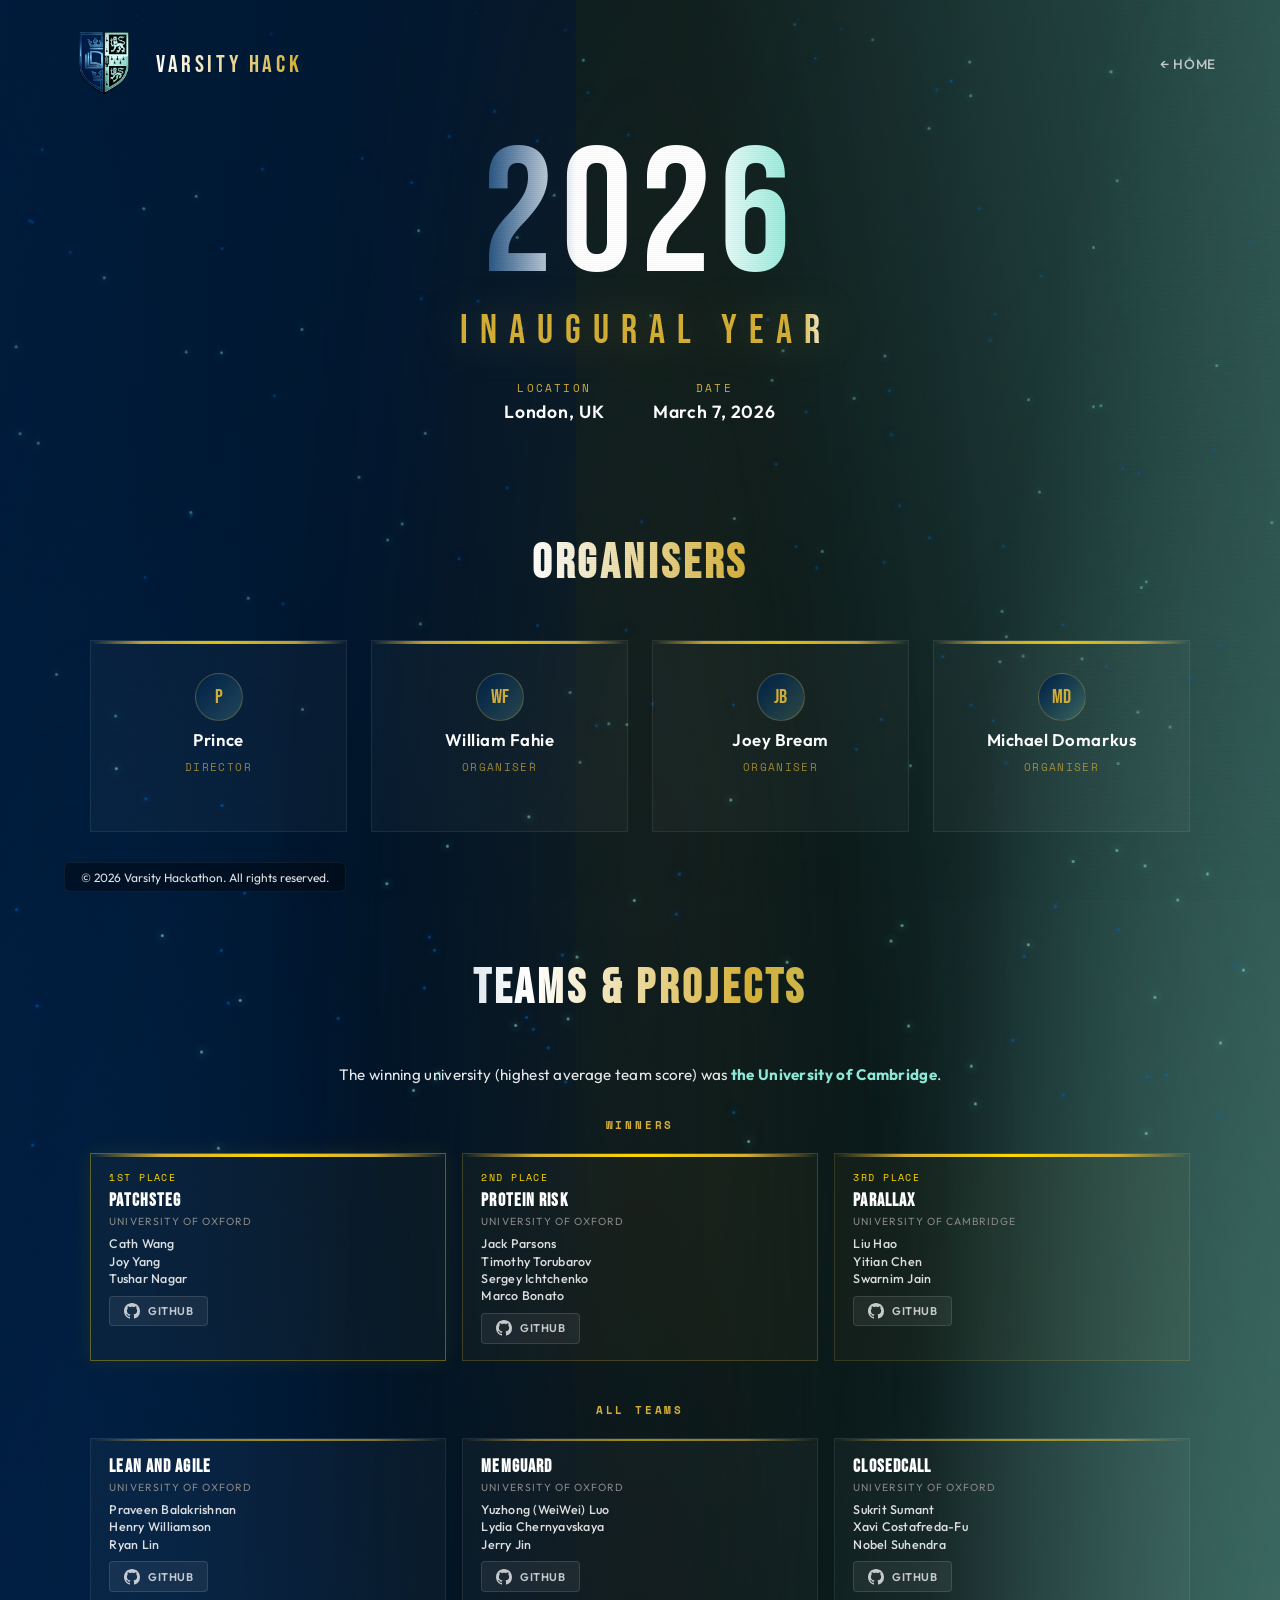
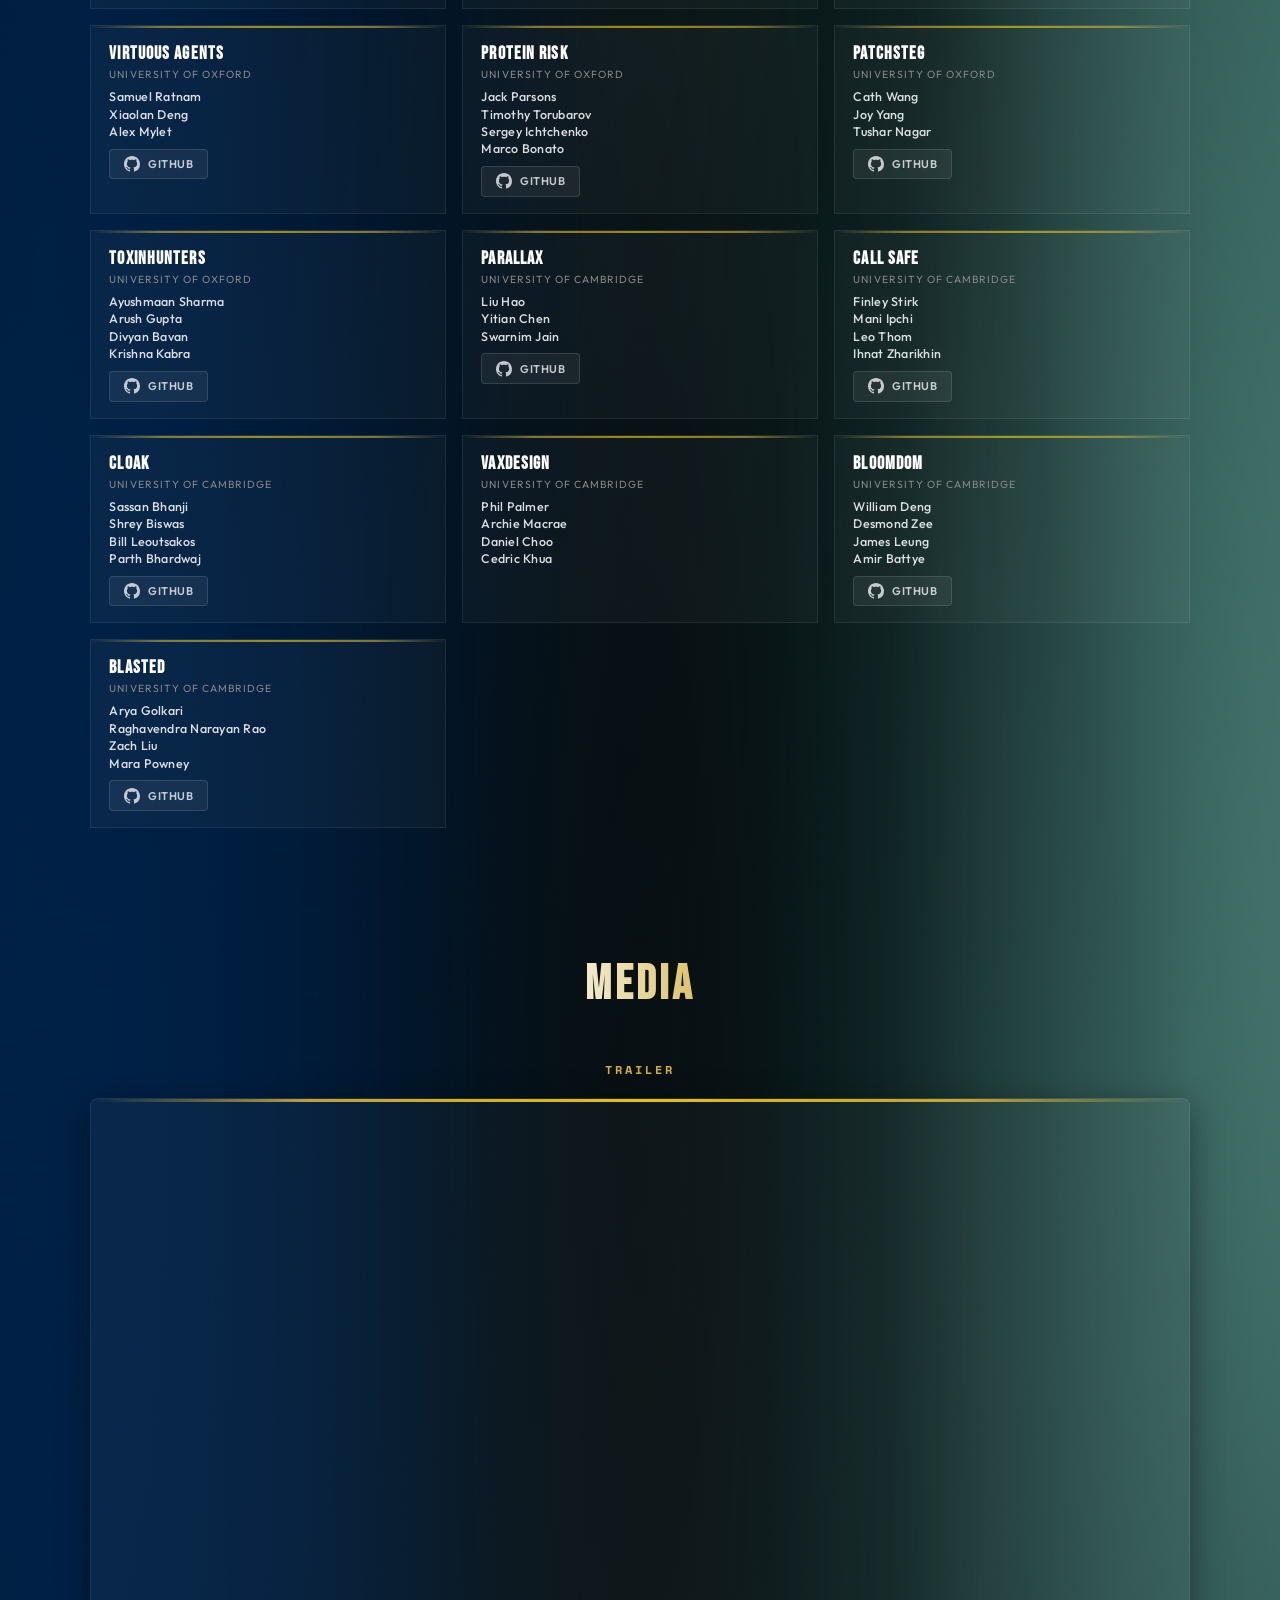
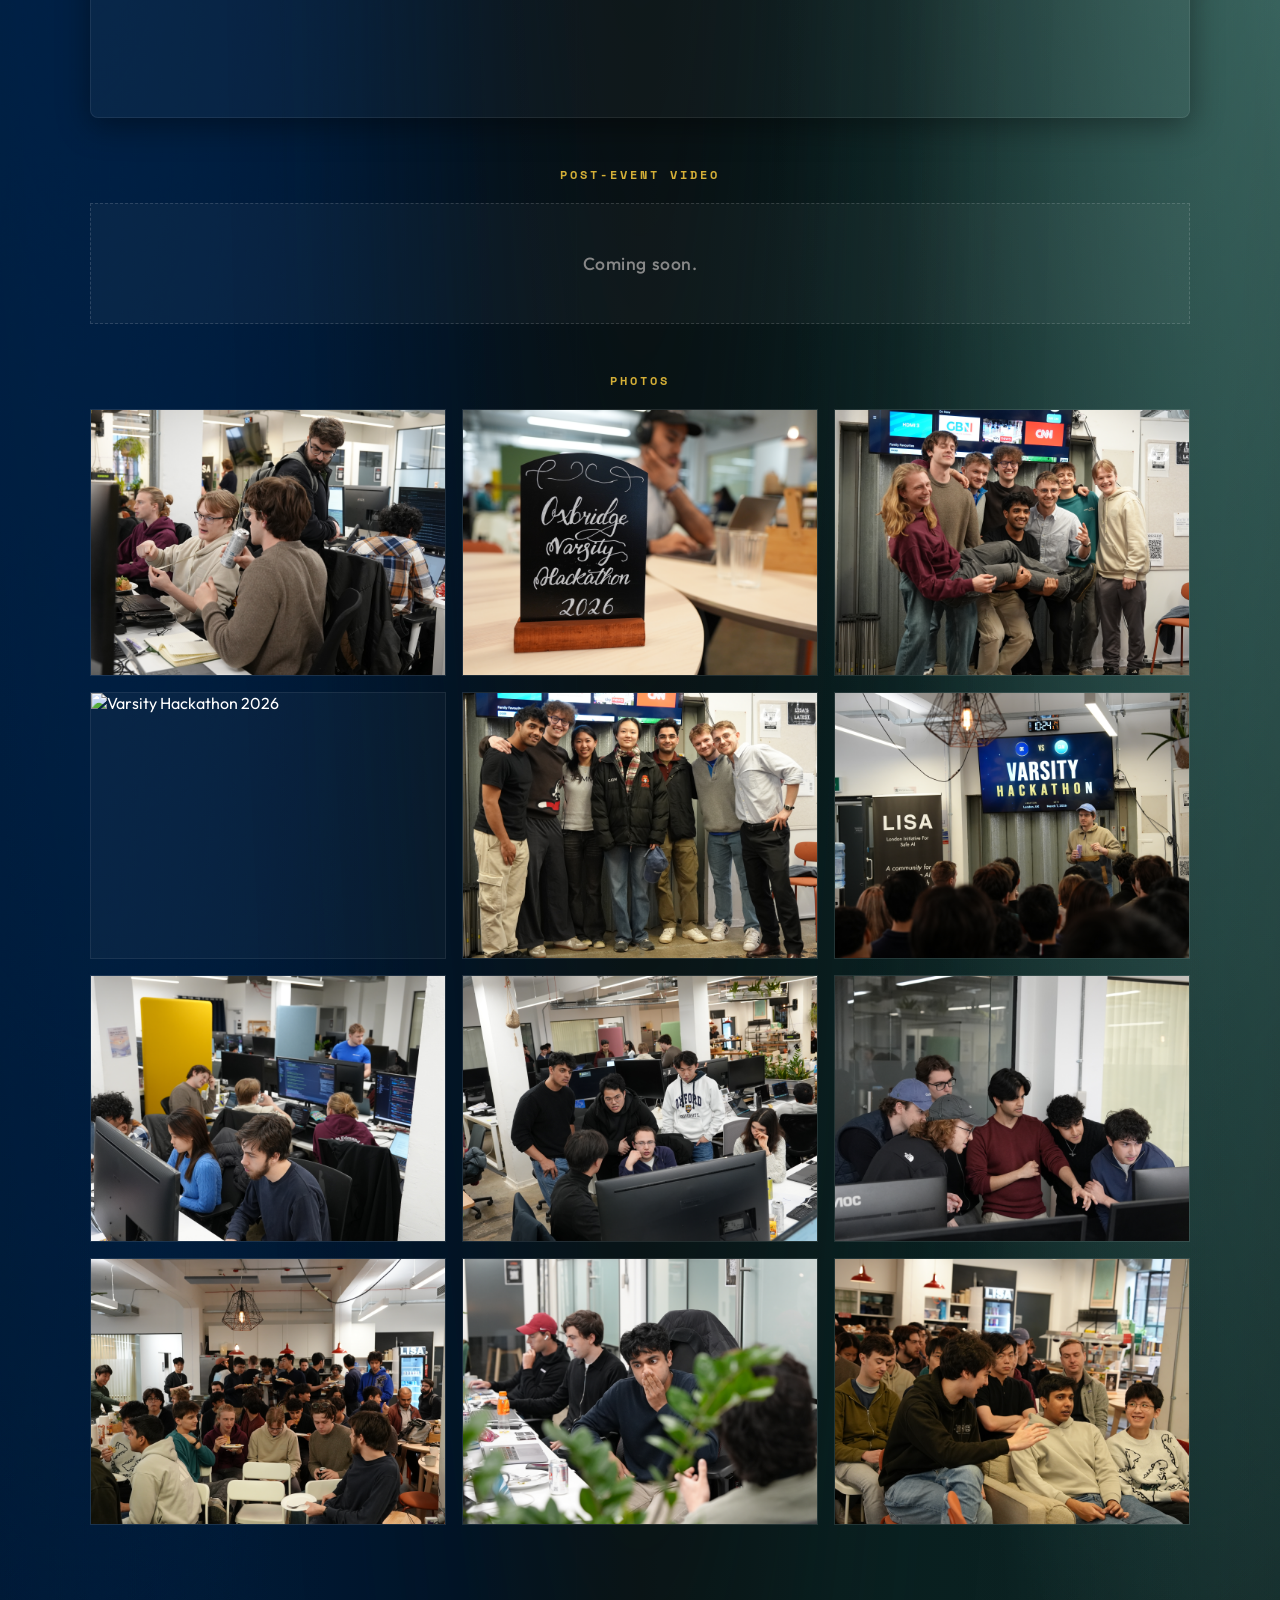
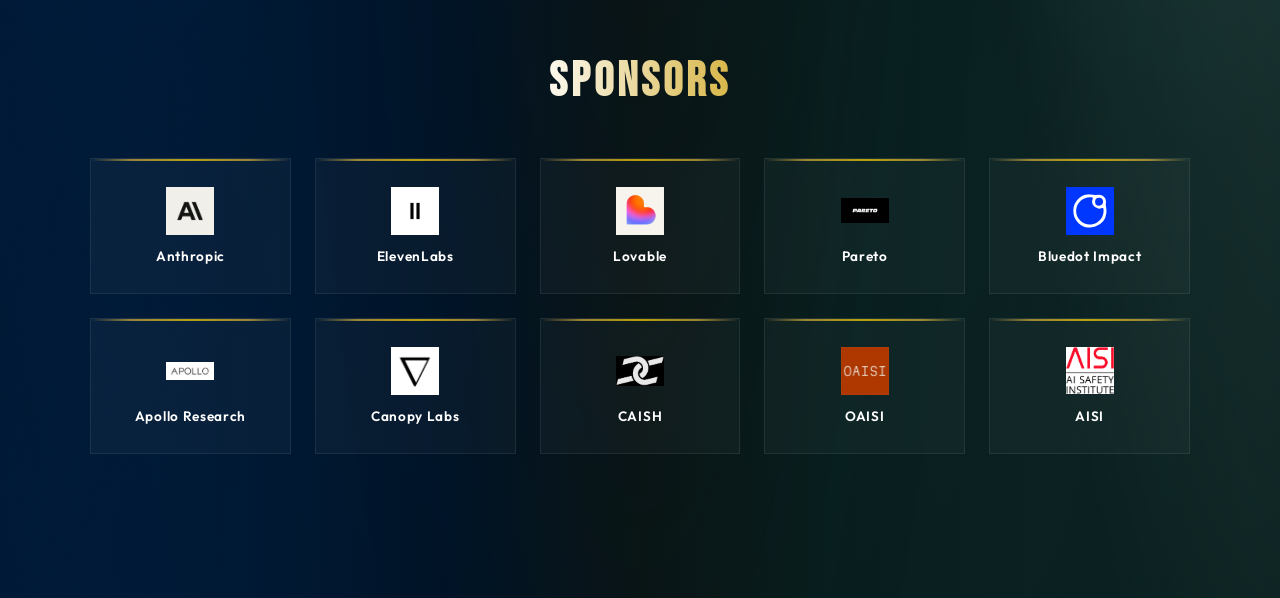
==== commit bd4616e5: "Added githubs" ====
--- a/2026.html
+++ b/2026.html
@@ -112,6 +112,10 @@
                         <li>Joy Yang</li>
                         <li>Tushar Nagar</li>
                     </ul>
+                    <a href="https://github.com/J0YY/patchsteg" target="_blank" rel="noopener noreferrer" class="team-card__project">
+                        <svg viewBox="0 0 16 16"><path d="M8 0C3.58 0 0 3.58 0 8c0 3.54 2.29 6.53 5.47 7.59.4.07.55-.17.55-.38 0-.19-.01-.82-.01-1.49-2.01.37-2.53-.49-2.69-.94-.09-.23-.48-.94-.82-1.13-.28-.15-.68-.52-.01-.53.63-.01 1.08.58 1.23.82.72 1.21 1.87.87 2.33.66.07-.52.28-.87.51-1.07-1.78-.2-3.64-.89-3.64-3.95 0-.87.31-1.59.82-2.15-.08-.2-.36-1.02.08-2.12 0 0 .67-.21 2.2.82.64-.18 1.32-.27 2-.27.68 0 1.36.09 2 .27 1.53-1.04 2.2-.82 2.2-.82.44 1.1.16 1.92.08 2.12.51.56.82 1.27.82 2.15 0 3.07-1.87 3.75-3.65 3.95.29.25.54.73.54 1.48 0 1.07-.01 1.93-.01 2.2 0 .21.15.46.55.38A8.013 8.013 0 0016 8c0-4.42-3.58-8-8-8z"/></svg>
+                        GitHub
+                    </a>
                 </article>
                 <article class="team-card team-card--podium team-card--silver">
                     <span class="team-card__accent"></span>
@@ -124,6 +128,10 @@
                         <li>Sergey Ichtchenko</li>
                         <li>Marco Bonato</li>
                     </ul>
+                    <a href="https://github.com/PixelSergey/ProteinRisk" target="_blank" rel="noopener noreferrer" class="team-card__project">
+                        <svg viewBox="0 0 16 16"><path d="M8 0C3.58 0 0 3.58 0 8c0 3.54 2.29 6.53 5.47 7.59.4.07.55-.17.55-.38 0-.19-.01-.82-.01-1.49-2.01.37-2.53-.49-2.69-.94-.09-.23-.48-.94-.82-1.13-.28-.15-.68-.52-.01-.53.63-.01 1.08.58 1.23.82.72 1.21 1.87.87 2.33.66.07-.52.28-.87.51-1.07-1.78-.2-3.64-.89-3.64-3.95 0-.87.31-1.59.82-2.15-.08-.2-.36-1.02.08-2.12 0 0 .67-.21 2.2.82.64-.18 1.32-.27 2-.27.68 0 1.36.09 2 .27 1.53-1.04 2.2-.82 2.2-.82.44 1.1.16 1.92.08 2.12.51.56.82 1.27.82 2.15 0 3.07-1.87 3.75-3.65 3.95.29.25.54.73.54 1.48 0 1.07-.01 1.93-.01 2.2 0 .21.15.46.55.38A8.013 8.013 0 0016 8c0-4.42-3.58-8-8-8z"/></svg>
+                        GitHub
+                    </a>
                 </article>
                 <article class="team-card team-card--podium team-card--bronze">
                     <span class="team-card__accent"></span>
@@ -135,6 +143,10 @@
                         <li>Yitian Chen</li>
                         <li>Swarnim Jain</li>
                     </ul>
+                    <a href="https://github.com/swarnim-j/parallax" target="_blank" rel="noopener noreferrer" class="team-card__project">
+                        <svg viewBox="0 0 16 16"><path d="M8 0C3.58 0 0 3.58 0 8c0 3.54 2.29 6.53 5.47 7.59.4.07.55-.17.55-.38 0-.19-.01-.82-.01-1.49-2.01.37-2.53-.49-2.69-.94-.09-.23-.48-.94-.82-1.13-.28-.15-.68-.52-.01-.53.63-.01 1.08.58 1.23.82.72 1.21 1.87.87 2.33.66.07-.52.28-.87.51-1.07-1.78-.2-3.64-.89-3.64-3.95 0-.87.31-1.59.82-2.15-.08-.2-.36-1.02.08-2.12 0 0 .67-.21 2.2.82.64-.18 1.32-.27 2-.27.68 0 1.36.09 2 .27 1.53-1.04 2.2-.82 2.2-.82.44 1.1.16 1.92.08 2.12.51.56.82 1.27.82 2.15 0 3.07-1.87 3.75-3.65 3.95.29.25.54.73.54 1.48 0 1.07-.01 1.93-.01 2.2 0 .21.15.46.55.38A8.013 8.013 0 0016 8c0-4.42-3.58-8-8-8z"/></svg>
+                        GitHub
+                    </a>
                 </article>
             </div>
 
@@ -149,6 +161,10 @@
                         <li>Henry Williamson</li>
                         <li>Ryan Lin</li>
                     </ul>
+                    <a href="https://github.com/ryanlin10/ResearchHub" target="_blank" rel="noopener noreferrer" class="team-card__project">
+                        <svg viewBox="0 0 16 16"><path d="M8 0C3.58 0 0 3.58 0 8c0 3.54 2.29 6.53 5.47 7.59.4.07.55-.17.55-.38 0-.19-.01-.82-.01-1.49-2.01.37-2.53-.49-2.69-.94-.09-.23-.48-.94-.82-1.13-.28-.15-.68-.52-.01-.53.63-.01 1.08.58 1.23.82.72 1.21 1.87.87 2.33.66.07-.52.28-.87.51-1.07-1.78-.2-3.64-.89-3.64-3.95 0-.87.31-1.59.82-2.15-.08-.2-.36-1.02.08-2.12 0 0 .67-.21 2.2.82.64-.18 1.32-.27 2-.27.68 0 1.36.09 2 .27 1.53-1.04 2.2-.82 2.2-.82.44 1.1.16 1.92.08 2.12.51.56.82 1.27.82 2.15 0 3.07-1.87 3.75-3.65 3.95.29.25.54.73.54 1.48 0 1.07-.01 1.93-.01 2.2 0 .21.15.46.55.38A8.013 8.013 0 0016 8c0-4.42-3.58-8-8-8z"/></svg>
+                        GitHub
+                    </a>
                 </article>
                 <article class="team-card">
                     <span class="team-card__accent"></span>
@@ -159,6 +175,10 @@
                         <li>Lydia Chernyavskaya</li>
                         <li>Jerry Jin</li>
                     </ul>
+                    <a href="https://github.com/pig8pig/varsityhack2026" target="_blank" rel="noopener noreferrer" class="team-card__project">
+                        <svg viewBox="0 0 16 16"><path d="M8 0C3.58 0 0 3.58 0 8c0 3.54 2.29 6.53 5.47 7.59.4.07.55-.17.55-.38 0-.19-.01-.82-.01-1.49-2.01.37-2.53-.49-2.69-.94-.09-.23-.48-.94-.82-1.13-.28-.15-.68-.52-.01-.53.63-.01 1.08.58 1.23.82.72 1.21 1.87.87 2.33.66.07-.52.28-.87.51-1.07-1.78-.2-3.64-.89-3.64-3.95 0-.87.31-1.59.82-2.15-.08-.2-.36-1.02.08-2.12 0 0 .67-.21 2.2.82.64-.18 1.32-.27 2-.27.68 0 1.36.09 2 .27 1.53-1.04 2.2-.82 2.2-.82.44 1.1.16 1.92.08 2.12.51.56.82 1.27.82 2.15 0 3.07-1.87 3.75-3.65 3.95.29.25.54.73.54 1.48 0 1.07-.01 1.93-.01 2.2 0 .21.15.46.55.38A8.013 8.013 0 0016 8c0-4.42-3.58-8-8-8z"/></svg>
+                        GitHub
+                    </a>
                 </article>
                 <article class="team-card">
                     <span class="team-card__accent"></span>
@@ -169,6 +189,10 @@
                         <li>Xavi Costafreda-Fu</li>
                         <li>Nobel Suhendra</li>
                     </ul>
+                    <a href="https://github.com/nobelsu/ClosedClaw" target="_blank" rel="noopener noreferrer" class="team-card__project">
+                        <svg viewBox="0 0 16 16"><path d="M8 0C3.58 0 0 3.58 0 8c0 3.54 2.29 6.53 5.47 7.59.4.07.55-.17.55-.38 0-.19-.01-.82-.01-1.49-2.01.37-2.53-.49-2.69-.94-.09-.23-.48-.94-.82-1.13-.28-.15-.68-.52-.01-.53.63-.01 1.08.58 1.23.82.72 1.21 1.87.87 2.33.66.07-.52.28-.87.51-1.07-1.78-.2-3.64-.89-3.64-3.95 0-.87.31-1.59.82-2.15-.08-.2-.36-1.02.08-2.12 0 0 .67-.21 2.2.82.64-.18 1.32-.27 2-.27.68 0 1.36.09 2 .27 1.53-1.04 2.2-.82 2.2-.82.44 1.1.16 1.92.08 2.12.51.56.82 1.27.82 2.15 0 3.07-1.87 3.75-3.65 3.95.29.25.54.73.54 1.48 0 1.07-.01 1.93-.01 2.2 0 .21.15.46.55.38A8.013 8.013 0 0016 8c0-4.42-3.58-8-8-8z"/></svg>
+                        GitHub
+                    </a>
                 </article>
                 <article class="team-card">
                     <span class="team-card__accent"></span>
@@ -179,6 +203,10 @@
                         <li>Xiaolan Deng</li>
                         <li>Alex Mylet</li>
                     </ul>
+                    <a href="https://github.com/EternalRecursion121/virtuous-agents" target="_blank" rel="noopener noreferrer" class="team-card__project">
+                        <svg viewBox="0 0 16 16"><path d="M8 0C3.58 0 0 3.58 0 8c0 3.54 2.29 6.53 5.47 7.59.4.07.55-.17.55-.38 0-.19-.01-.82-.01-1.49-2.01.37-2.53-.49-2.69-.94-.09-.23-.48-.94-.82-1.13-.28-.15-.68-.52-.01-.53.63-.01 1.08.58 1.23.82.72 1.21 1.87.87 2.33.66.07-.52.28-.87.51-1.07-1.78-.2-3.64-.89-3.64-3.95 0-.87.31-1.59.82-2.15-.08-.2-.36-1.02.08-2.12 0 0 .67-.21 2.2.82.64-.18 1.32-.27 2-.27.68 0 1.36.09 2 .27 1.53-1.04 2.2-.82 2.2-.82.44 1.1.16 1.92.08 2.12.51.56.82 1.27.82 2.15 0 3.07-1.87 3.75-3.65 3.95.29.25.54.73.54 1.48 0 1.07-.01 1.93-.01 2.2 0 .21.15.46.55.38A8.013 8.013 0 0016 8c0-4.42-3.58-8-8-8z"/></svg>
+                        GitHub
+                    </a>
                 </article>
                 <article class="team-card">
                     <span class="team-card__accent"></span>
@@ -190,6 +218,10 @@
                         <li>Sergey Ichtchenko</li>
                         <li>Marco Bonato</li>
                     </ul>
+                    <a href="https://github.com/PixelSergey/ProteinRisk" target="_blank" rel="noopener noreferrer" class="team-card__project">
+                        <svg viewBox="0 0 16 16"><path d="M8 0C3.58 0 0 3.58 0 8c0 3.54 2.29 6.53 5.47 7.59.4.07.55-.17.55-.38 0-.19-.01-.82-.01-1.49-2.01.37-2.53-.49-2.69-.94-.09-.23-.48-.94-.82-1.13-.28-.15-.68-.52-.01-.53.63-.01 1.08.58 1.23.82.72 1.21 1.87.87 2.33.66.07-.52.28-.87.51-1.07-1.78-.2-3.64-.89-3.64-3.95 0-.87.31-1.59.82-2.15-.08-.2-.36-1.02.08-2.12 0 0 .67-.21 2.2.82.64-.18 1.32-.27 2-.27.68 0 1.36.09 2 .27 1.53-1.04 2.2-.82 2.2-.82.44 1.1.16 1.92.08 2.12.51.56.82 1.27.82 2.15 0 3.07-1.87 3.75-3.65 3.95.29.25.54.73.54 1.48 0 1.07-.01 1.93-.01 2.2 0 .21.15.46.55.38A8.013 8.013 0 0016 8c0-4.42-3.58-8-8-8z"/></svg>
+                        GitHub
+                    </a>
                 </article>
                 <article class="team-card">
                     <span class="team-card__accent"></span>
@@ -200,6 +232,10 @@
                         <li>Joy Yang</li>
                         <li>Tushar Nagar</li>
                     </ul>
+                    <a href="https://github.com/J0YY/patchsteg" target="_blank" rel="noopener noreferrer" class="team-card__project">
+                        <svg viewBox="0 0 16 16"><path d="M8 0C3.58 0 0 3.58 0 8c0 3.54 2.29 6.53 5.47 7.59.4.07.55-.17.55-.38 0-.19-.01-.82-.01-1.49-2.01.37-2.53-.49-2.69-.94-.09-.23-.48-.94-.82-1.13-.28-.15-.68-.52-.01-.53.63-.01 1.08.58 1.23.82.72 1.21 1.87.87 2.33.66.07-.52.28-.87.51-1.07-1.78-.2-3.64-.89-3.64-3.95 0-.87.31-1.59.82-2.15-.08-.2-.36-1.02.08-2.12 0 0 .67-.21 2.2.82.64-.18 1.32-.27 2-.27.68 0 1.36.09 2 .27 1.53-1.04 2.2-.82 2.2-.82.44 1.1.16 1.92.08 2.12.51.56.82 1.27.82 2.15 0 3.07-1.87 3.75-3.65 3.95.29.25.54.73.54 1.48 0 1.07-.01 1.93-.01 2.2 0 .21.15.46.55.38A8.013 8.013 0 0016 8c0-4.42-3.58-8-8-8z"/></svg>
+                        GitHub
+                    </a>
                 </article>
                 <article class="team-card">
                     <span class="team-card__accent"></span>
@@ -211,6 +247,10 @@
                         <li>Divyan Bavan</li>
                         <li>Krishna Kabra</li>
                     </ul>
+                    <a href="https://github.com/EternalRecursion121/virtuous-agents" target="_blank" rel="noopener noreferrer" class="team-card__project">
+                        <svg viewBox="0 0 16 16"><path d="M8 0C3.58 0 0 3.58 0 8c0 3.54 2.29 6.53 5.47 7.59.4.07.55-.17.55-.38 0-.19-.01-.82-.01-1.49-2.01.37-2.53-.49-2.69-.94-.09-.23-.48-.94-.82-1.13-.28-.15-.68-.52-.01-.53.63-.01 1.08.58 1.23.82.72 1.21 1.87.87 2.33.66.07-.52.28-.87.51-1.07-1.78-.2-3.64-.89-3.64-3.95 0-.87.31-1.59.82-2.15-.08-.2-.36-1.02.08-2.12 0 0 .67-.21 2.2.82.64-.18 1.32-.27 2-.27.68 0 1.36.09 2 .27 1.53-1.04 2.2-.82 2.2-.82.44 1.1.16 1.92.08 2.12.51.56.82 1.27.82 2.15 0 3.07-1.87 3.75-3.65 3.95.29.25.54.73.54 1.48 0 1.07-.01 1.93-.01 2.2 0 .21.15.46.55.38A8.013 8.013 0 0016 8c0-4.42-3.58-8-8-8z"/></svg>
+                        GitHub
+                    </a>
                 </article>
                 <article class="team-card">
                     <span class="team-card__accent"></span>
@@ -221,6 +261,10 @@
                         <li>Yitian Chen</li>
                         <li>Swarnim Jain</li>
                     </ul>
+                    <a href="https://github.com/swarnim-j/parallax" target="_blank" rel="noopener noreferrer" class="team-card__project">
+                        <svg viewBox="0 0 16 16"><path d="M8 0C3.58 0 0 3.58 0 8c0 3.54 2.29 6.53 5.47 7.59.4.07.55-.17.55-.38 0-.19-.01-.82-.01-1.49-2.01.37-2.53-.49-2.69-.94-.09-.23-.48-.94-.82-1.13-.28-.15-.68-.52-.01-.53.63-.01 1.08.58 1.23.82.72 1.21 1.87.87 2.33.66.07-.52.28-.87.51-1.07-1.78-.2-3.64-.89-3.64-3.95 0-.87.31-1.59.82-2.15-.08-.2-.36-1.02.08-2.12 0 0 .67-.21 2.2.82.64-.18 1.32-.27 2-.27.68 0 1.36.09 2 .27 1.53-1.04 2.2-.82 2.2-.82.44 1.1.16 1.92.08 2.12.51.56.82 1.27.82 2.15 0 3.07-1.87 3.75-3.65 3.95.29.25.54.73.54 1.48 0 1.07-.01 1.93-.01 2.2 0 .21.15.46.55.38A8.013 8.013 0 0016 8c0-4.42-3.58-8-8-8z"/></svg>
+                        GitHub
+                    </a>
                 </article>
                 <article class="team-card">
                     <span class="team-card__accent"></span>
@@ -232,6 +276,10 @@
                         <li>Leo Thom</li>
                         <li>Ihnat Zharikhin</li>
                     </ul>
+                    <a href="https://github.com/FinleyStirk/Varsity-Hack" target="_blank" rel="noopener noreferrer" class="team-card__project">
+                        <svg viewBox="0 0 16 16"><path d="M8 0C3.58 0 0 3.58 0 8c0 3.54 2.29 6.53 5.47 7.59.4.07.55-.17.55-.38 0-.19-.01-.82-.01-1.49-2.01.37-2.53-.49-2.69-.94-.09-.23-.48-.94-.82-1.13-.28-.15-.68-.52-.01-.53.63-.01 1.08.58 1.23.82.72 1.21 1.87.87 2.33.66.07-.52.28-.87.51-1.07-1.78-.2-3.64-.89-3.64-3.95 0-.87.31-1.59.82-2.15-.08-.2-.36-1.02.08-2.12 0 0 .67-.21 2.2.82.64-.18 1.32-.27 2-.27.68 0 1.36.09 2 .27 1.53-1.04 2.2-.82 2.2-.82.44 1.1.16 1.92.08 2.12.51.56.82 1.27.82 2.15 0 3.07-1.87 3.75-3.65 3.95.29.25.54.73.54 1.48 0 1.07-.01 1.93-.01 2.2 0 .21.15.46.55.38A8.013 8.013 0 0016 8c0-4.42-3.58-8-8-8z"/></svg>
+                        GitHub
+                    </a>
                 </article>
                 <article class="team-card">
                     <span class="team-card__accent"></span>
@@ -243,6 +291,10 @@
                         <li>Bill Leoutsakos</li>
                         <li>Parth Bhardwaj</li>
                     </ul>
+                    <a href="https://github.com/ShreyBiswas/Cloak" target="_blank" rel="noopener noreferrer" class="team-card__project">
+                        <svg viewBox="0 0 16 16"><path d="M8 0C3.58 0 0 3.58 0 8c0 3.54 2.29 6.53 5.47 7.59.4.07.55-.17.55-.38 0-.19-.01-.82-.01-1.49-2.01.37-2.53-.49-2.69-.94-.09-.23-.48-.94-.82-1.13-.28-.15-.68-.52-.01-.53.63-.01 1.08.58 1.23.82.72 1.21 1.87.87 2.33.66.07-.52.28-.87.51-1.07-1.78-.2-3.64-.89-3.64-3.95 0-.87.31-1.59.82-2.15-.08-.2-.36-1.02.08-2.12 0 0 .67-.21 2.2.82.64-.18 1.32-.27 2-.27.68 0 1.36.09 2 .27 1.53-1.04 2.2-.82 2.2-.82.44 1.1.16 1.92.08 2.12.51.56.82 1.27.82 2.15 0 3.07-1.87 3.75-3.65 3.95.29.25.54.73.54 1.48 0 1.07-.01 1.93-.01 2.2 0 .21.15.46.55.38A8.013 8.013 0 0016 8c0-4.42-3.58-8-8-8z"/></svg>
+                        GitHub
+                    </a>
                 </article>
                 <article class="team-card">
                     <span class="team-card__accent"></span>
@@ -265,6 +317,10 @@
                         <li>James Leung</li>
                         <li>Amir Battye</li>
                     </ul>
+                    <a href="https://github.com/JamesL425/bloomdow" target="_blank" rel="noopener noreferrer" class="team-card__project">
+                        <svg viewBox="0 0 16 16"><path d="M8 0C3.58 0 0 3.58 0 8c0 3.54 2.29 6.53 5.47 7.59.4.07.55-.17.55-.38 0-.19-.01-.82-.01-1.49-2.01.37-2.53-.49-2.69-.94-.09-.23-.48-.94-.82-1.13-.28-.15-.68-.52-.01-.53.63-.01 1.08.58 1.23.82.72 1.21 1.87.87 2.33.66.07-.52.28-.87.51-1.07-1.78-.2-3.64-.89-3.64-3.95 0-.87.31-1.59.82-2.15-.08-.2-.36-1.02.08-2.12 0 0 .67-.21 2.2.82.64-.18 1.32-.27 2-.27.68 0 1.36.09 2 .27 1.53-1.04 2.2-.82 2.2-.82.44 1.1.16 1.92.08 2.12.51.56.82 1.27.82 2.15 0 3.07-1.87 3.75-3.65 3.95.29.25.54.73.54 1.48 0 1.07-.01 1.93-.01 2.2 0 .21.15.46.55.38A8.013 8.013 0 0016 8c0-4.42-3.58-8-8-8z"/></svg>
+                        GitHub
+                    </a>
                 </article>
                 <article class="team-card">
                     <span class="team-card__accent"></span>
@@ -276,6 +332,10 @@
                         <li>Zach Liu</li>
                         <li>Mara Powney</li>
                     </ul>
+                    <a href="https://github.com/marapowney/Varsity26BioGaurdrails" target="_blank" rel="noopener noreferrer" class="team-card__project">
+                        <svg viewBox="0 0 16 16"><path d="M8 0C3.58 0 0 3.58 0 8c0 3.54 2.29 6.53 5.47 7.59.4.07.55-.17.55-.38 0-.19-.01-.82-.01-1.49-2.01.37-2.53-.49-2.69-.94-.09-.23-.48-.94-.82-1.13-.28-.15-.68-.52-.01-.53.63-.01 1.08.58 1.23.82.72 1.21 1.87.87 2.33.66.07-.52.28-.87.51-1.07-1.78-.2-3.64-.89-3.64-3.95 0-.87.31-1.59.82-2.15-.08-.2-.36-1.02.08-2.12 0 0 .67-.21 2.2.82.64-.18 1.32-.27 2-.27.68 0 1.36.09 2 .27 1.53-1.04 2.2-.82 2.2-.82.44 1.1.16 1.92.08 2.12.51.56.82 1.27.82 2.15 0 3.07-1.87 3.75-3.65 3.95.29.25.54.73.54 1.48 0 1.07-.01 1.93-.01 2.2 0 .21.15.46.55.38A8.013 8.013 0 0016 8c0-4.42-3.58-8-8-8z"/></svg>
+                        GitHub
+                    </a>
                 </article>
             </div>
         </div>
--- a/archive.css
+++ b/archive.css
@@ -359,13 +359,14 @@
     display: inline-flex;
     align-items: center;
     gap: 0.5rem;
-    padding: 0.6rem 1.2rem;
-    background: rgba(255, 255, 255, 0.08);
-    border: 1px solid rgba(255, 255, 255, 0.15);
+    margin-top: 0.6rem;
+    padding: 0.4rem 0.85rem;
+    background: rgba(255, 255, 255, 0.06);
+    border: 1px solid rgba(255, 255, 255, 0.12);
     border-radius: 4px;
-    color: var(--white);
+    color: rgba(255, 255, 255, 0.75);
     text-decoration: none;
-    font-size: 0.8rem;
+    font-size: 0.7rem;
     font-weight: 600;
     letter-spacing: 0.05em;
     text-transform: uppercase;
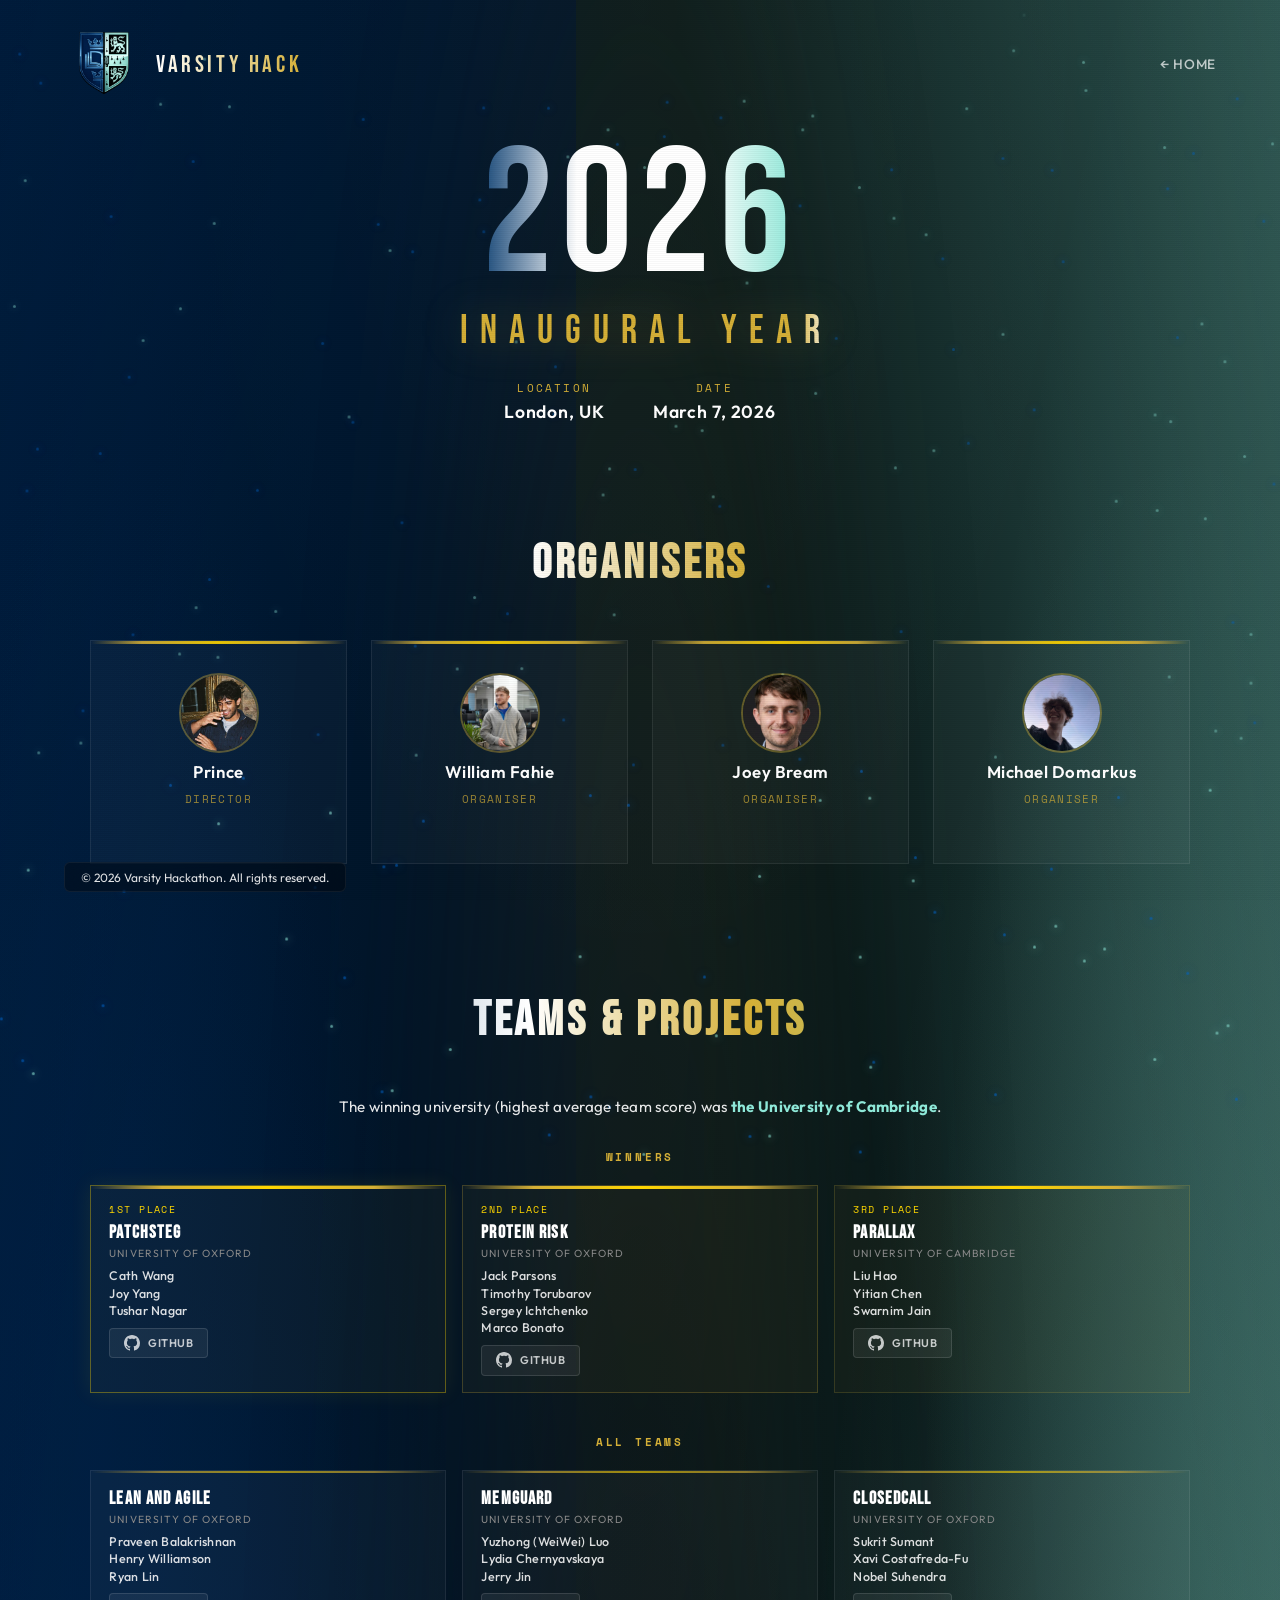
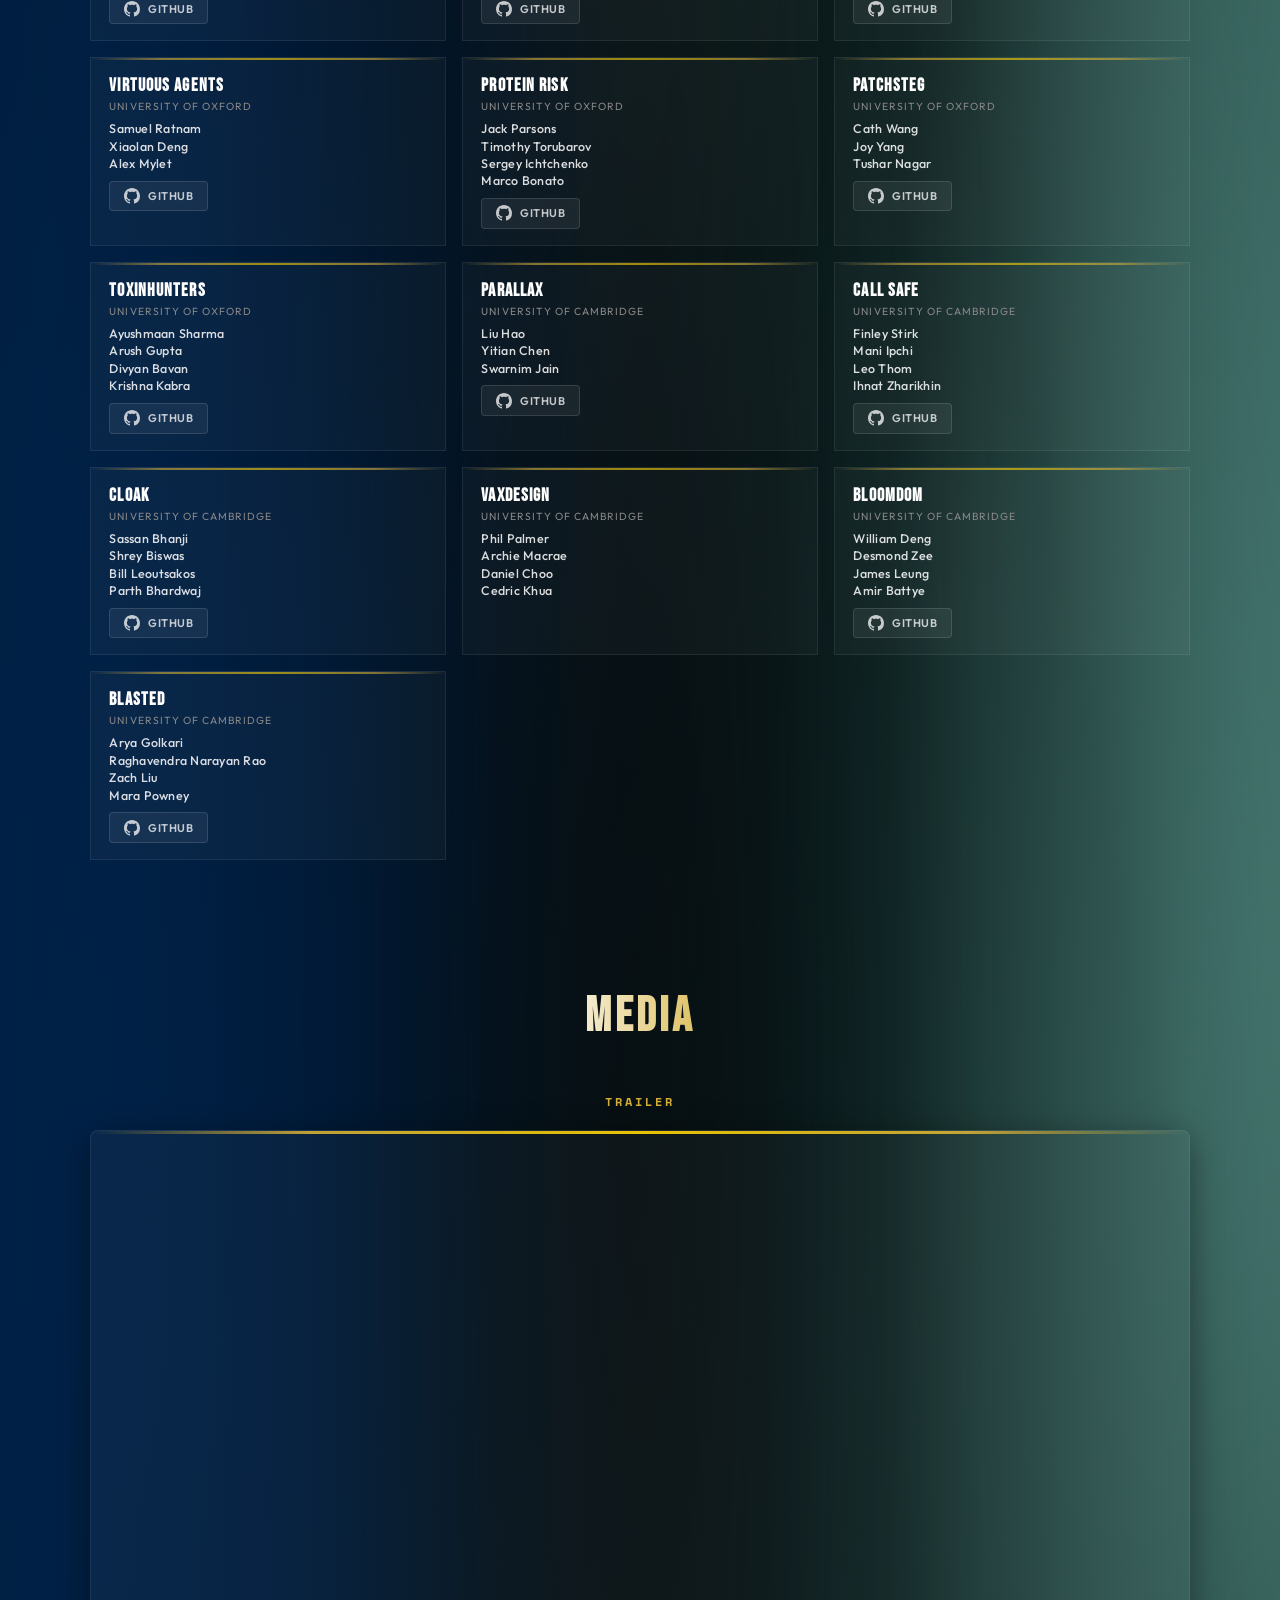
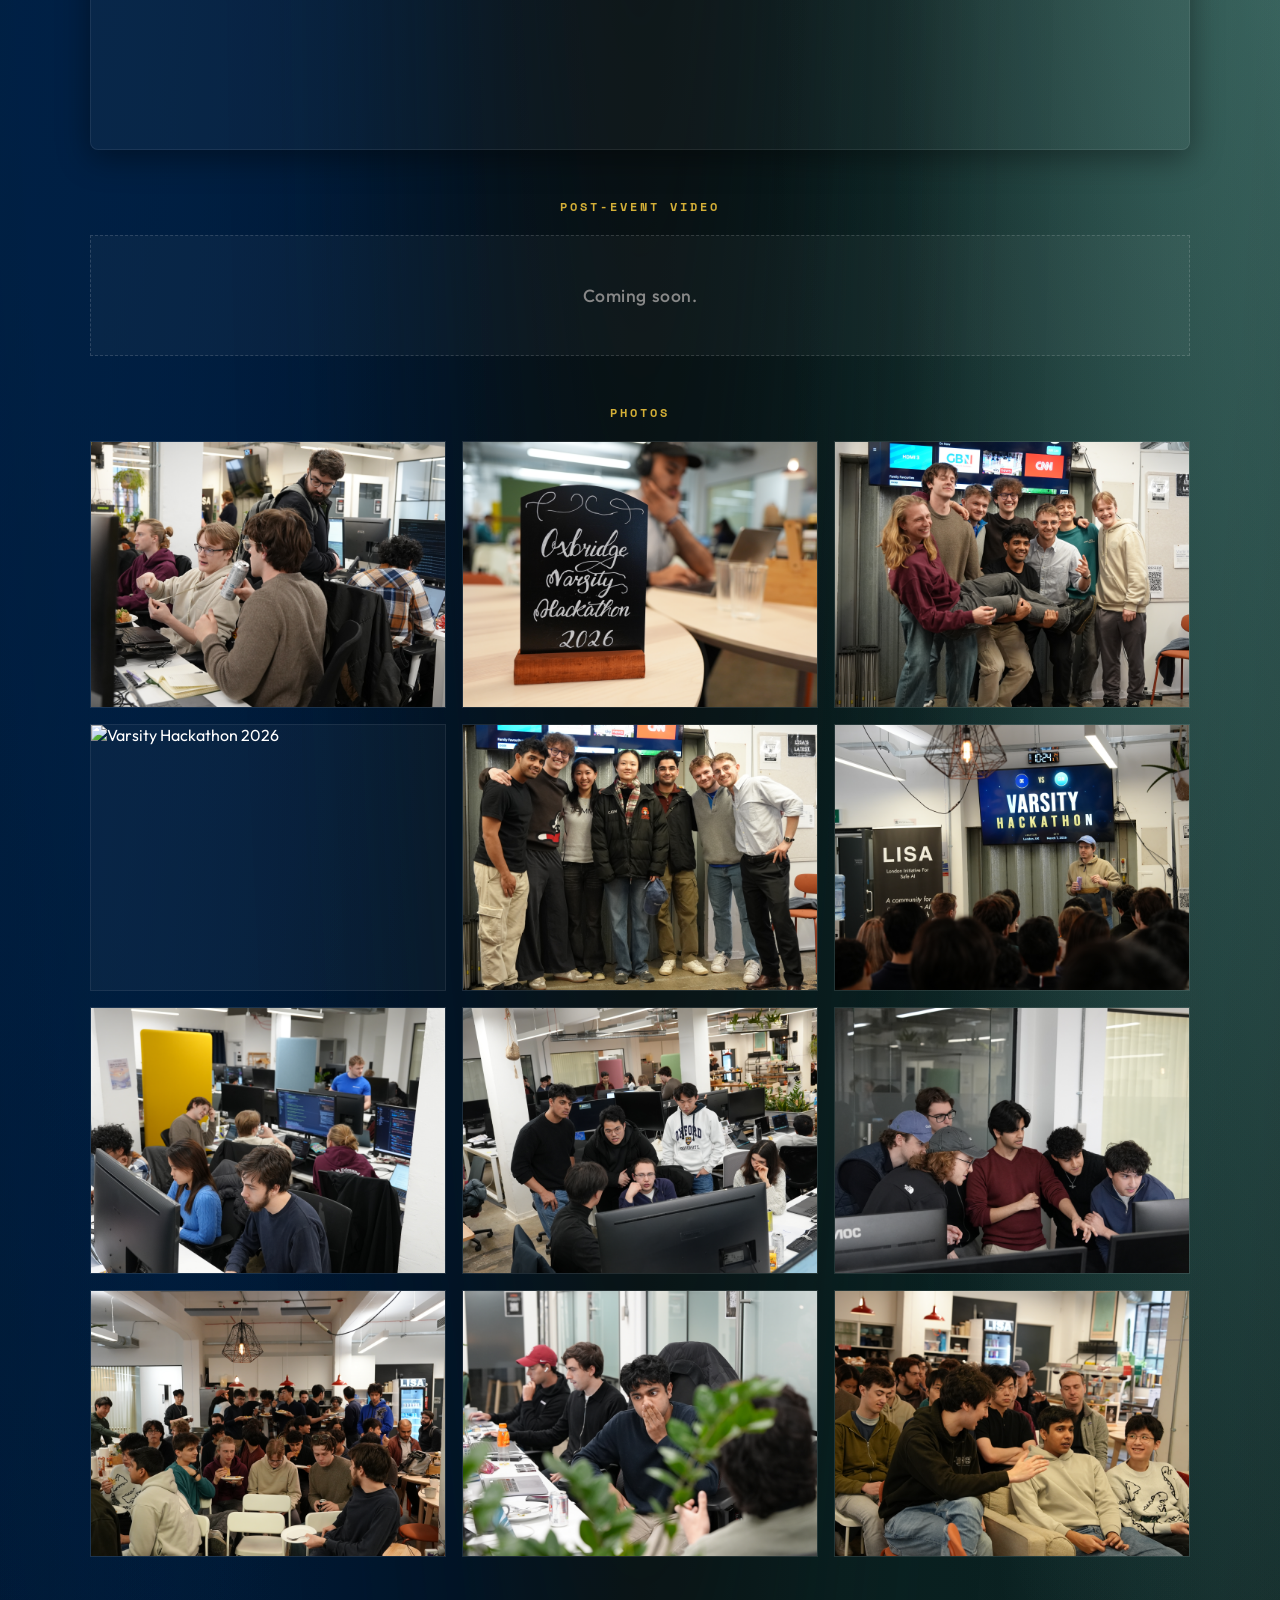
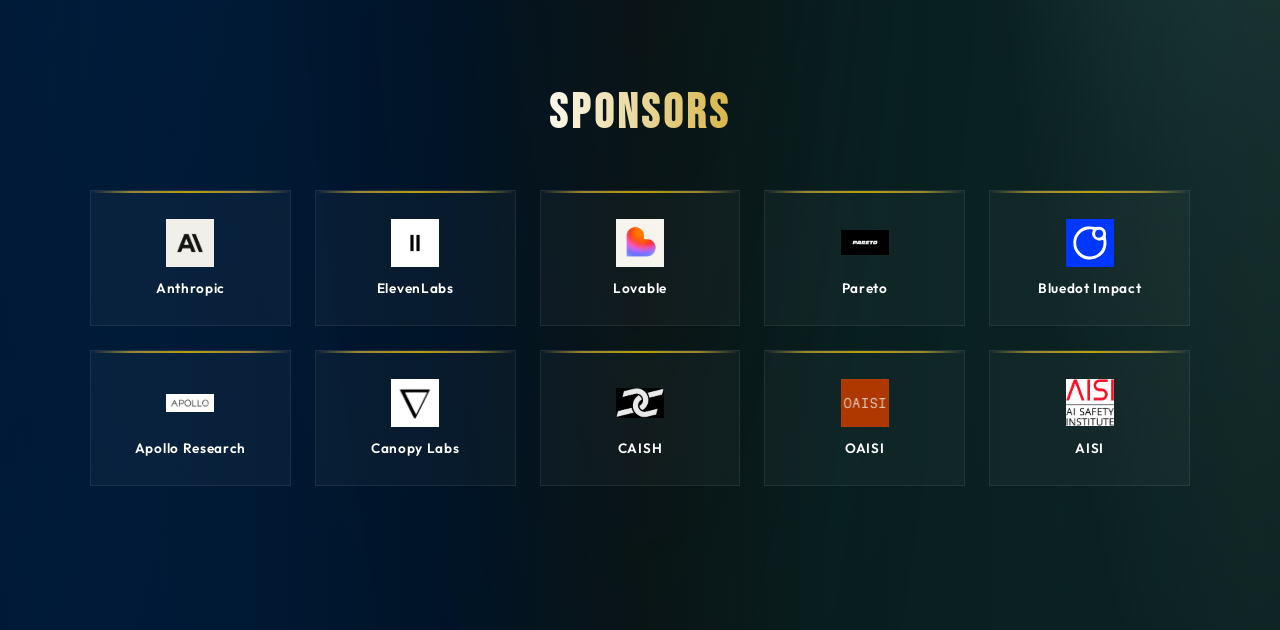
==== commit a3888cf7: "Added organiser photos" ====
--- a/2026.html
+++ b/2026.html
@@ -16,7 +16,7 @@
     <link rel="preconnect" href="https://fonts.gstatic.com" crossorigin>
     <link href="https://fonts.googleapis.com/css2?family=Bebas+Neue&family=Space+Mono:wght@400;700&family=Outfit:wght@300;400;500;600;700;800;900&display=swap" rel="stylesheet">
     <link rel="stylesheet" href="style.css?v=16">
-    <link rel="stylesheet" href="archive.css?v=4">
+    <link rel="stylesheet" href="archive.css?v=5">
 </head>
 <body>
     <div class="split-bg">
@@ -61,28 +61,28 @@
             <div class="organiser-grid">
                 <a href="https://thisisprince.com/" target="_blank" rel="noopener noreferrer" class="organiser-card">
                     <span class="organiser-card__accent"></span>
-                    <span class="organiser-card__icon">P</span>
+                    <img src="media/prince.jpg" alt="Prince" class="organiser-card__photo">
                     <span class="organiser-card__name">Prince</span>
                     <span class="organiser-card__role">Director</span>
                     <span class="organiser-card__link-hint">Visit &rarr;</span>
                 </a>
                 <a href="https://williamfahie.com/" target="_blank" rel="noopener noreferrer" class="organiser-card">
                     <span class="organiser-card__accent"></span>
-                    <span class="organiser-card__icon">WF</span>
+                    <img src="media/william.png" alt="William Fahie" class="organiser-card__photo">
                     <span class="organiser-card__name">William Fahie</span>
                     <span class="organiser-card__role">Organiser</span>
                     <span class="organiser-card__link-hint">Visit &rarr;</span>
                 </a>
                 <a href="https://www.linkedin.com/in/joseph-bream-/" target="_blank" rel="noopener noreferrer" class="organiser-card">
                     <span class="organiser-card__accent"></span>
-                    <span class="organiser-card__icon">JB</span>
+                    <img src="media/joey.jpeg" alt="Joey Bream" class="organiser-card__photo">
                     <span class="organiser-card__name">Joey Bream</span>
                     <span class="organiser-card__role">Organiser</span>
                     <span class="organiser-card__link-hint">Visit &rarr;</span>
                 </a>
                 <a href="https://www.linkedin.com/in/michael-domarkas/" target="_blank" rel="noopener noreferrer" class="organiser-card">
                     <span class="organiser-card__accent"></span>
-                    <span class="organiser-card__icon">MD</span>
+                    <img src="media/michael.jpeg" alt="Michael Domarkus" class="organiser-card__photo">
                     <span class="organiser-card__name">Michael Domarkus</span>
                     <span class="organiser-card__role">Organiser</span>
                     <span class="organiser-card__link-hint">Visit &rarr;</span>
--- a/archive.css
+++ b/archive.css
@@ -174,6 +174,21 @@
     flex-shrink: 0;
 }
 
+.organiser-card__photo {
+    width: 80px;
+    height: 80px;
+    border-radius: 50%;
+    object-fit: cover;
+    border: 2px solid rgba(212, 175, 55, 0.4);
+    flex-shrink: 0;
+    transition: border-color 0.35s ease, transform 0.35s ease;
+}
+
+.organiser-card:hover .organiser-card__photo {
+    border-color: var(--gold);
+    transform: scale(1.05);
+}
+
 .organiser-card__name {
     font-size: 1.05rem;
     font-weight: 600;
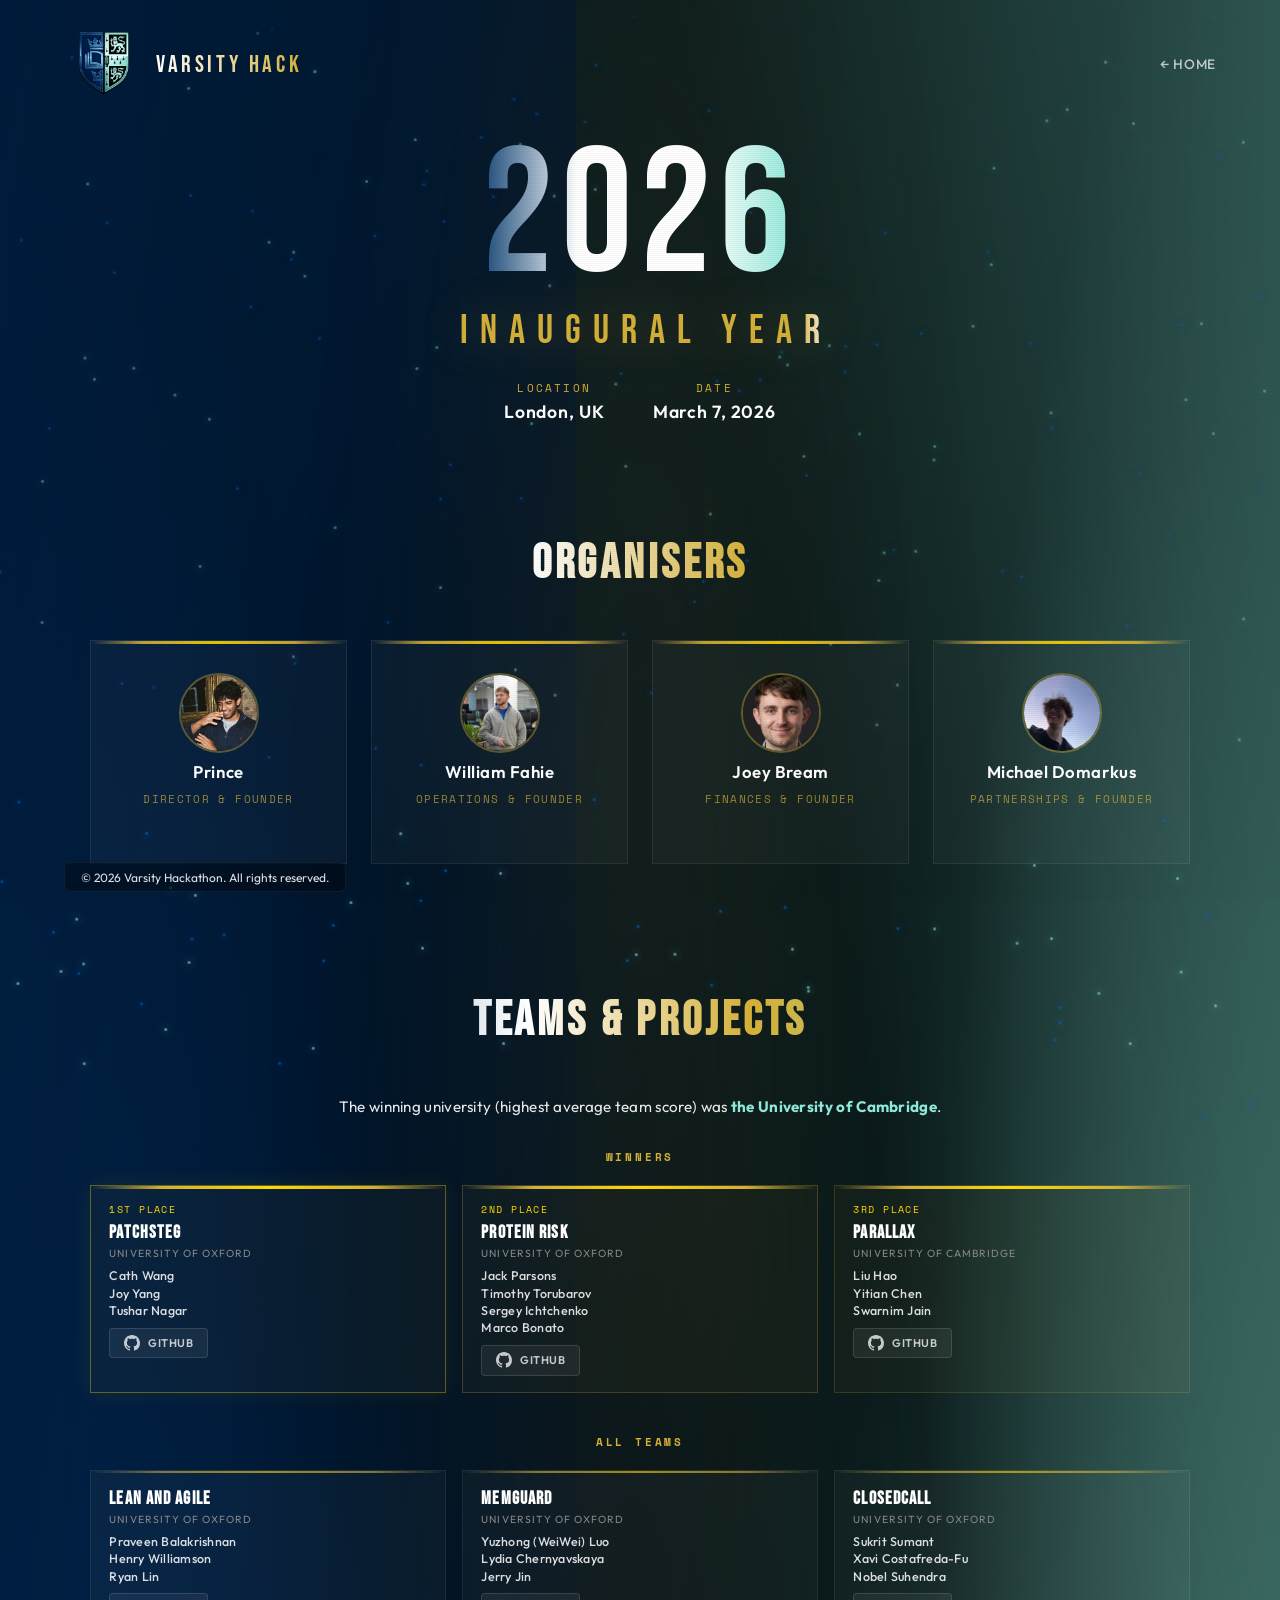
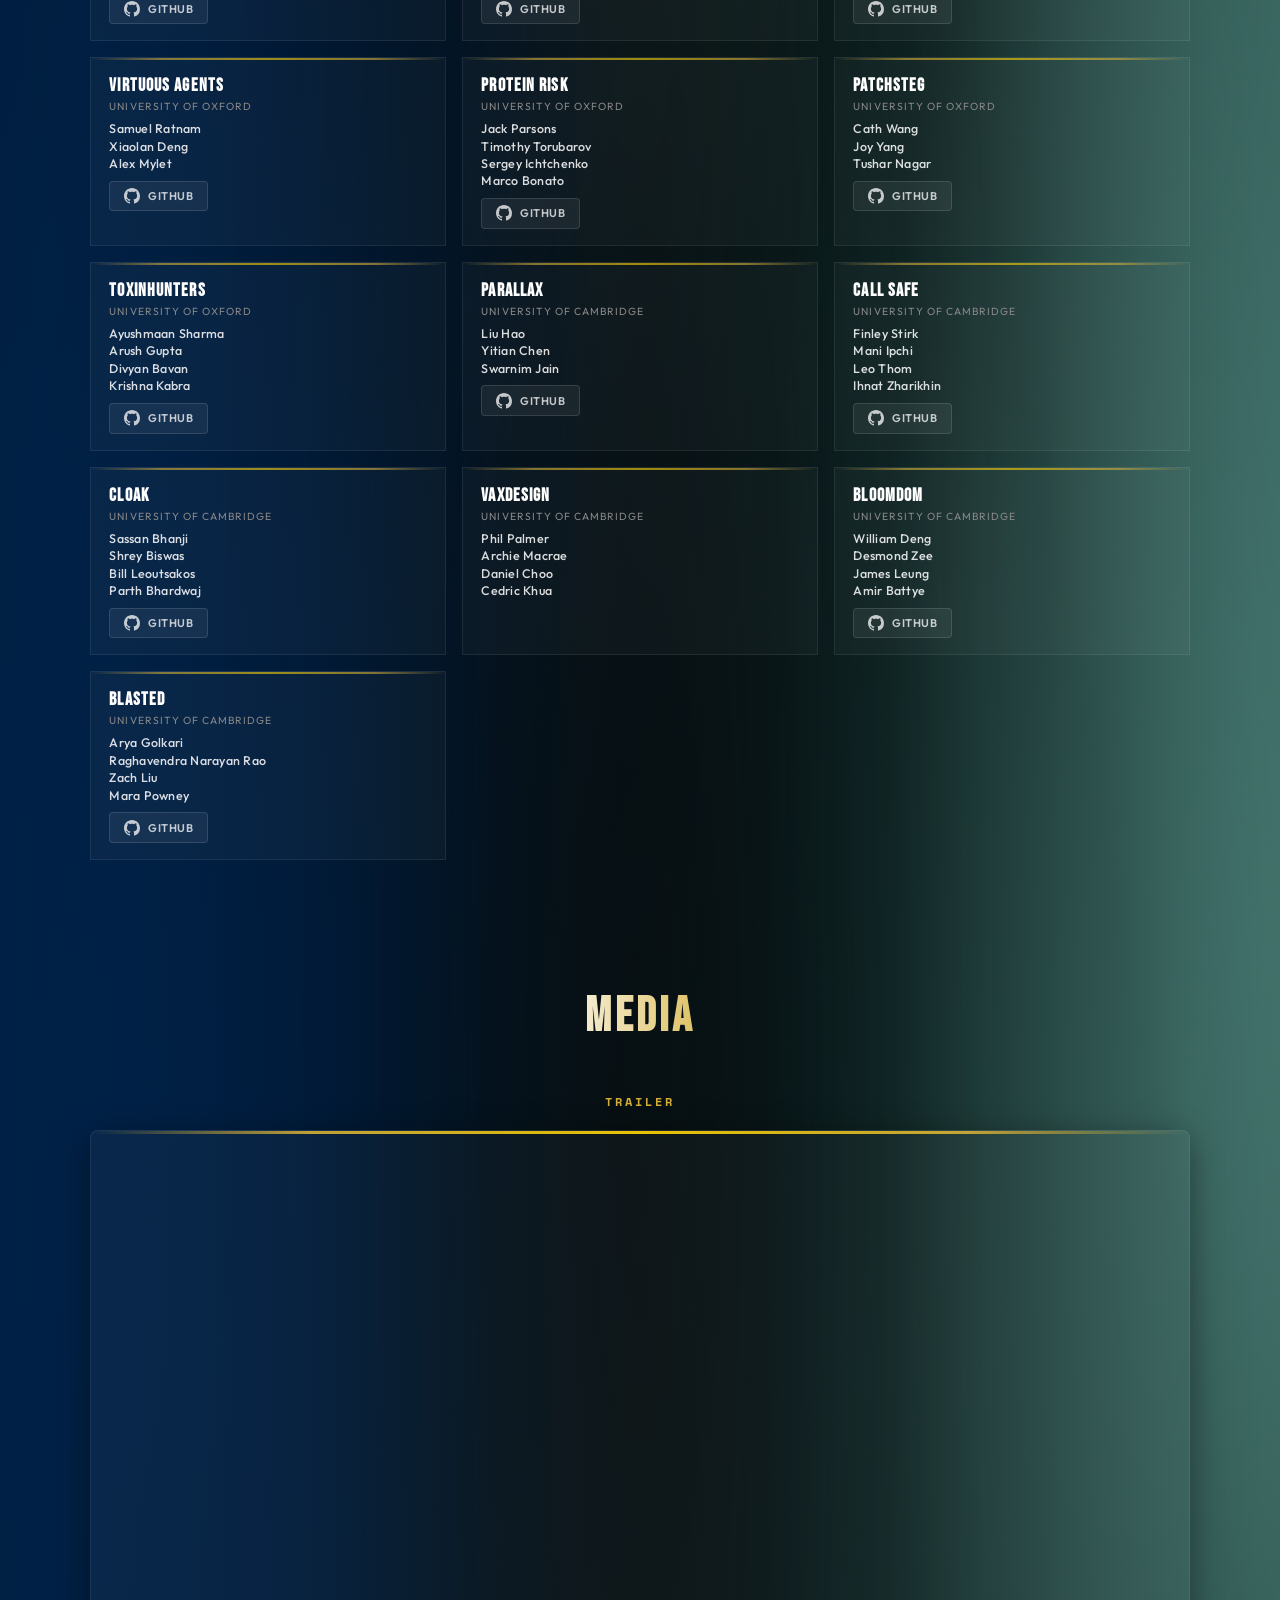
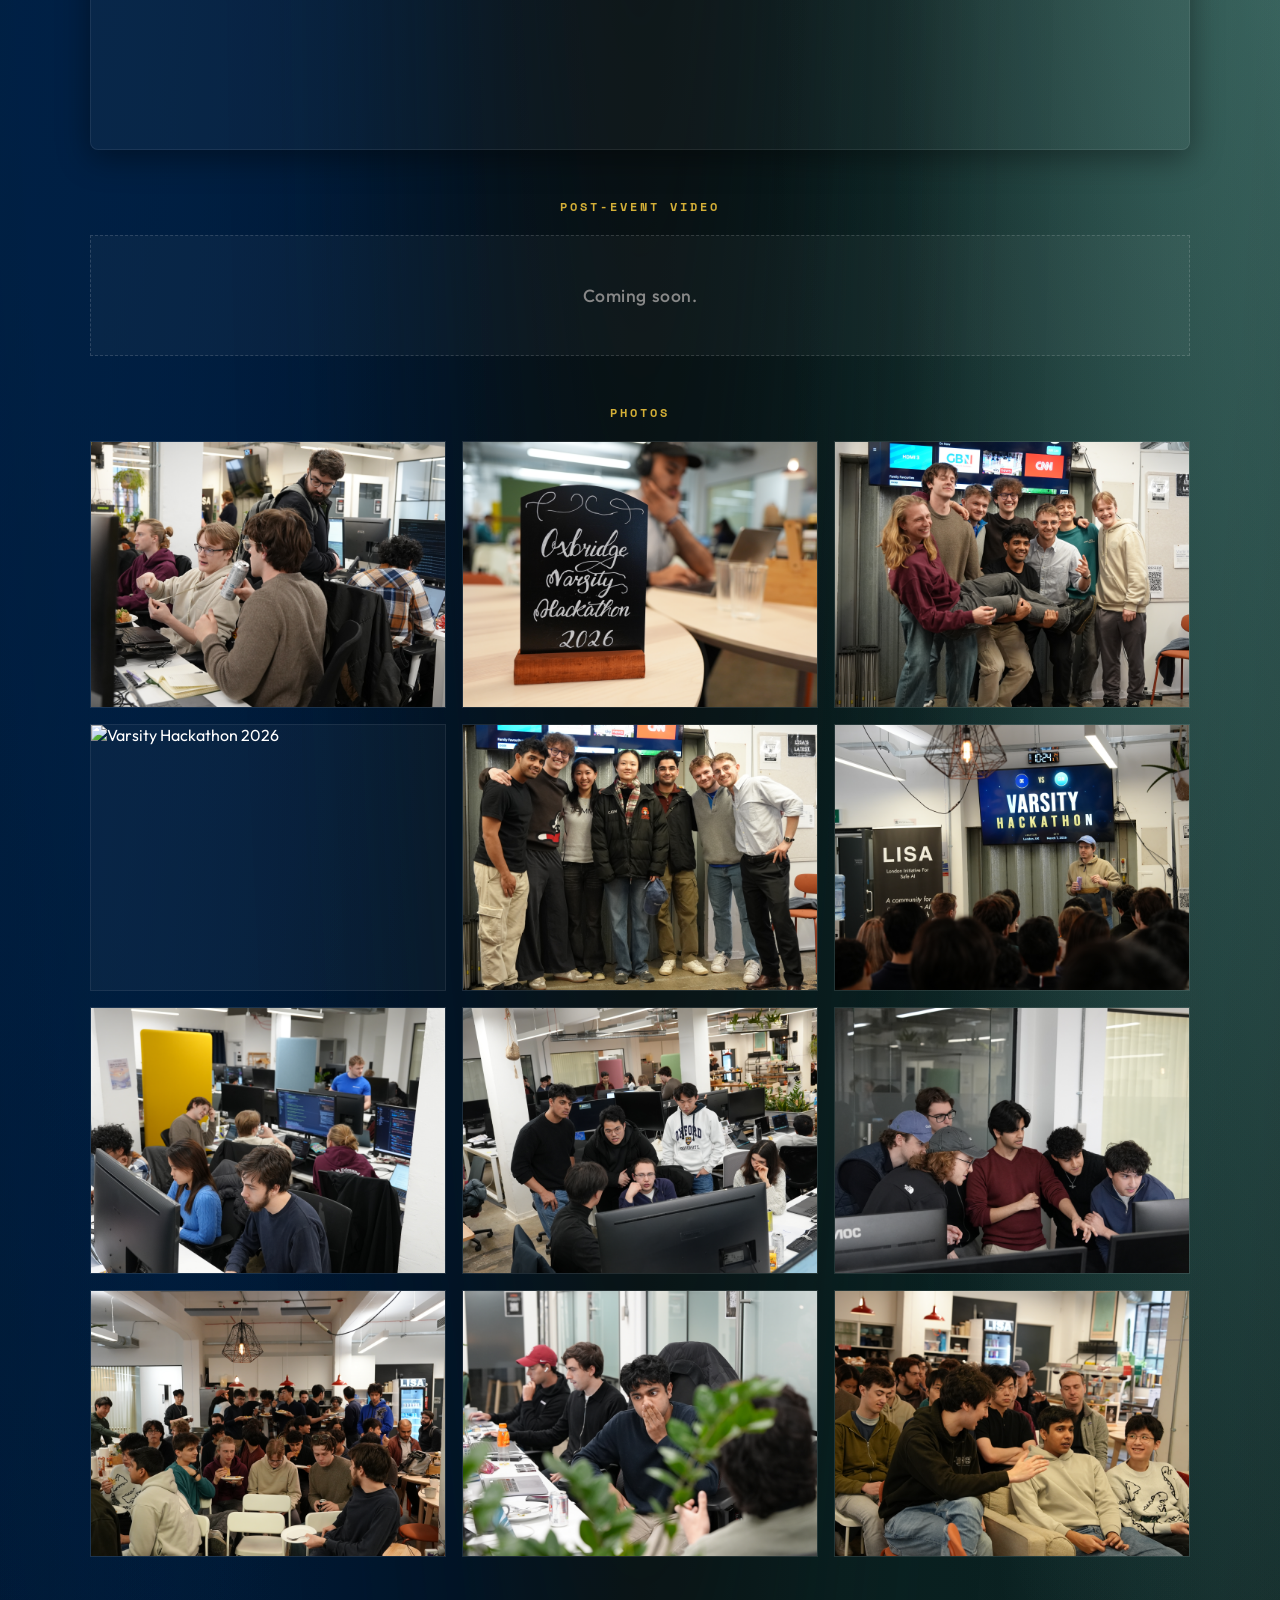
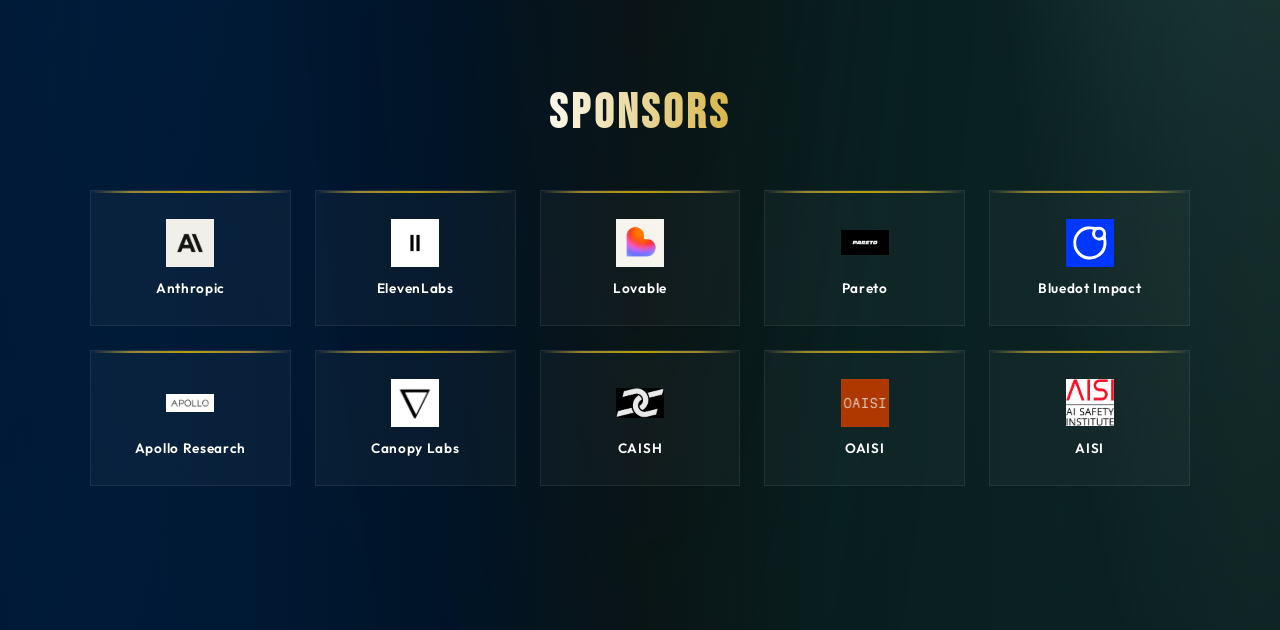
==== commit 8aee8b93: "Update 2026.html" ====
--- a/2026.html
+++ b/2026.html
@@ -63,28 +63,28 @@
                     <span class="organiser-card__accent"></span>
                     <img src="media/prince.jpg" alt="Prince" class="organiser-card__photo">
                     <span class="organiser-card__name">Prince</span>
-                    <span class="organiser-card__role">Director</span>
+                    <span class="organiser-card__role">Director & Founder</span>
                     <span class="organiser-card__link-hint">Visit &rarr;</span>
                 </a>
                 <a href="https://williamfahie.com/" target="_blank" rel="noopener noreferrer" class="organiser-card">
                     <span class="organiser-card__accent"></span>
                     <img src="media/william.png" alt="William Fahie" class="organiser-card__photo">
                     <span class="organiser-card__name">William Fahie</span>
-                    <span class="organiser-card__role">Organiser</span>
+                    <span class="organiser-card__role">Operations & Founder</span>
                     <span class="organiser-card__link-hint">Visit &rarr;</span>
                 </a>
                 <a href="https://www.linkedin.com/in/joseph-bream-/" target="_blank" rel="noopener noreferrer" class="organiser-card">
                     <span class="organiser-card__accent"></span>
                     <img src="media/joey.jpeg" alt="Joey Bream" class="organiser-card__photo">
                     <span class="organiser-card__name">Joey Bream</span>
-                    <span class="organiser-card__role">Organiser</span>
+                    <span class="organiser-card__role">Finances & Founder</span>
                     <span class="organiser-card__link-hint">Visit &rarr;</span>
                 </a>
                 <a href="https://www.linkedin.com/in/michael-domarkas/" target="_blank" rel="noopener noreferrer" class="organiser-card">
                     <span class="organiser-card__accent"></span>
                     <img src="media/michael.jpeg" alt="Michael Domarkus" class="organiser-card__photo">
                     <span class="organiser-card__name">Michael Domarkus</span>
-                    <span class="organiser-card__role">Organiser</span>
+                    <span class="organiser-card__role">Partnerships & Founder</span>
                     <span class="organiser-card__link-hint">Visit &rarr;</span>
                 </a>
             </div>
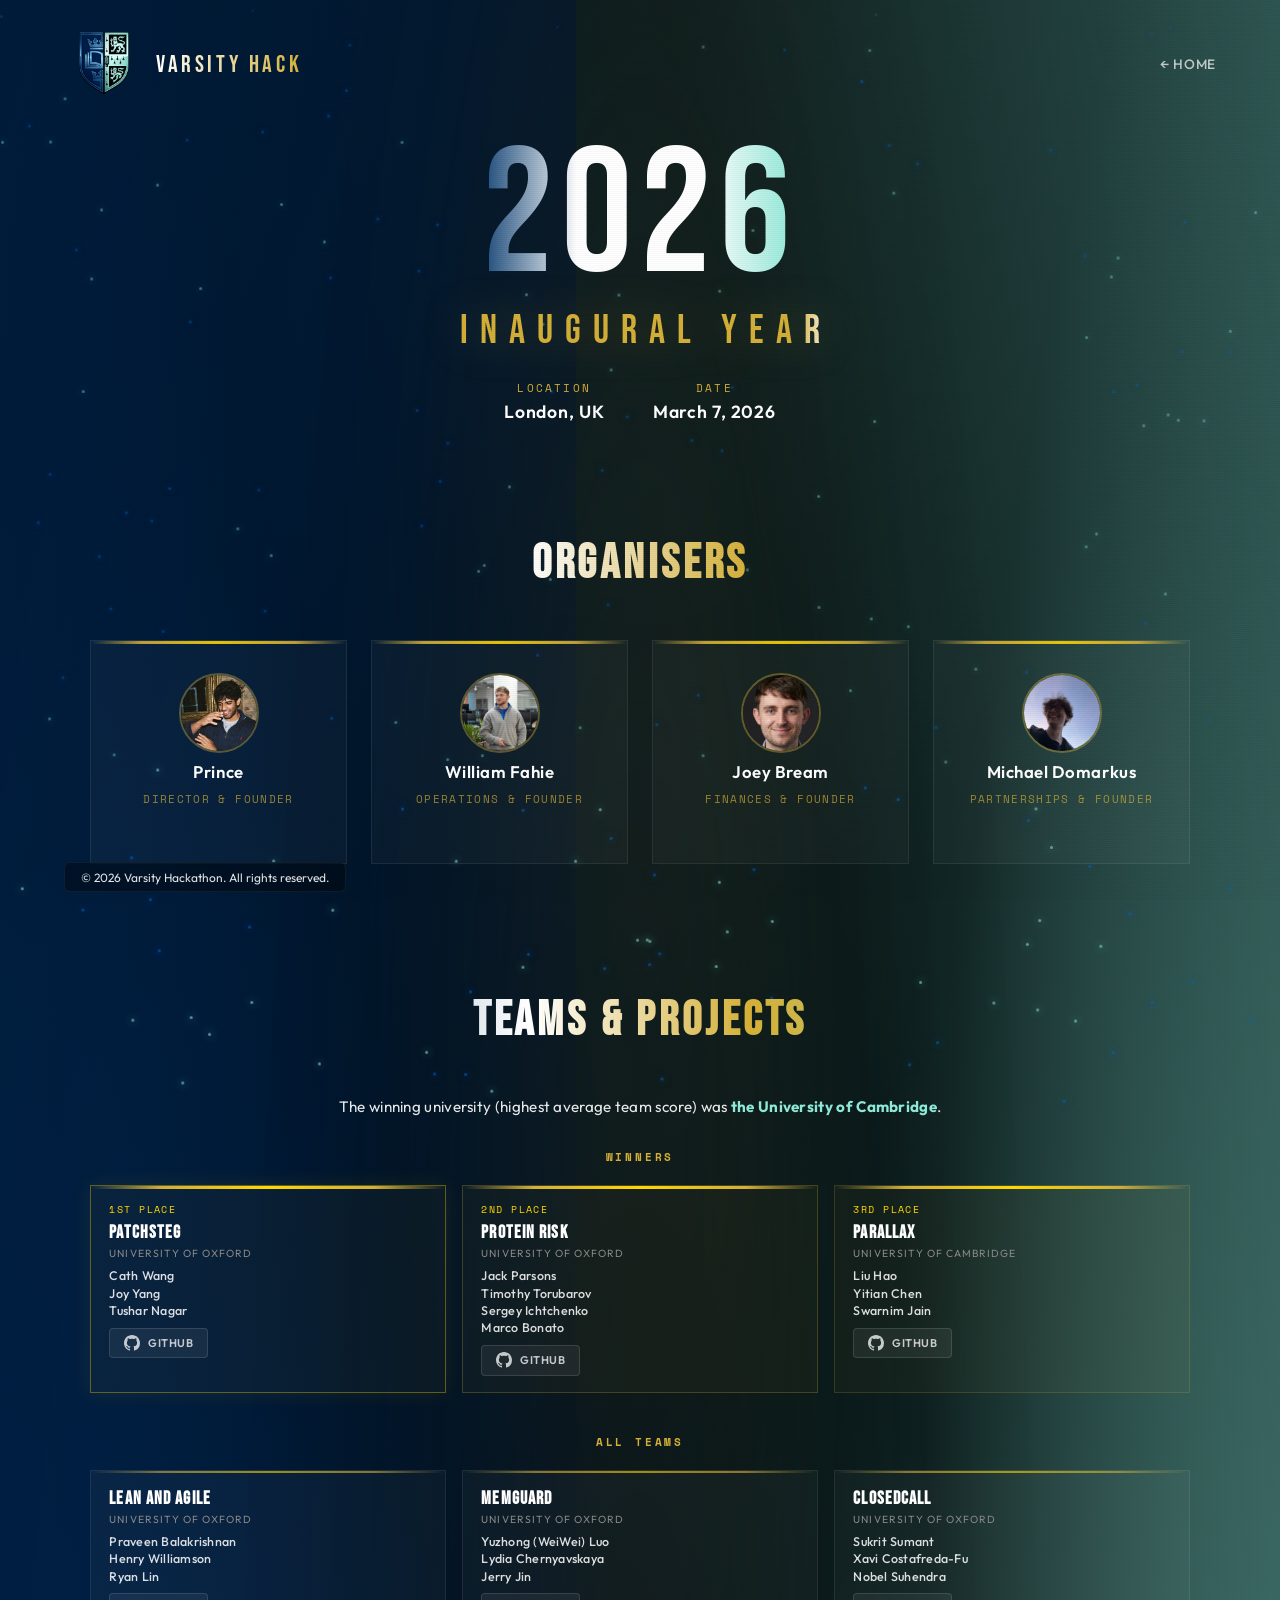
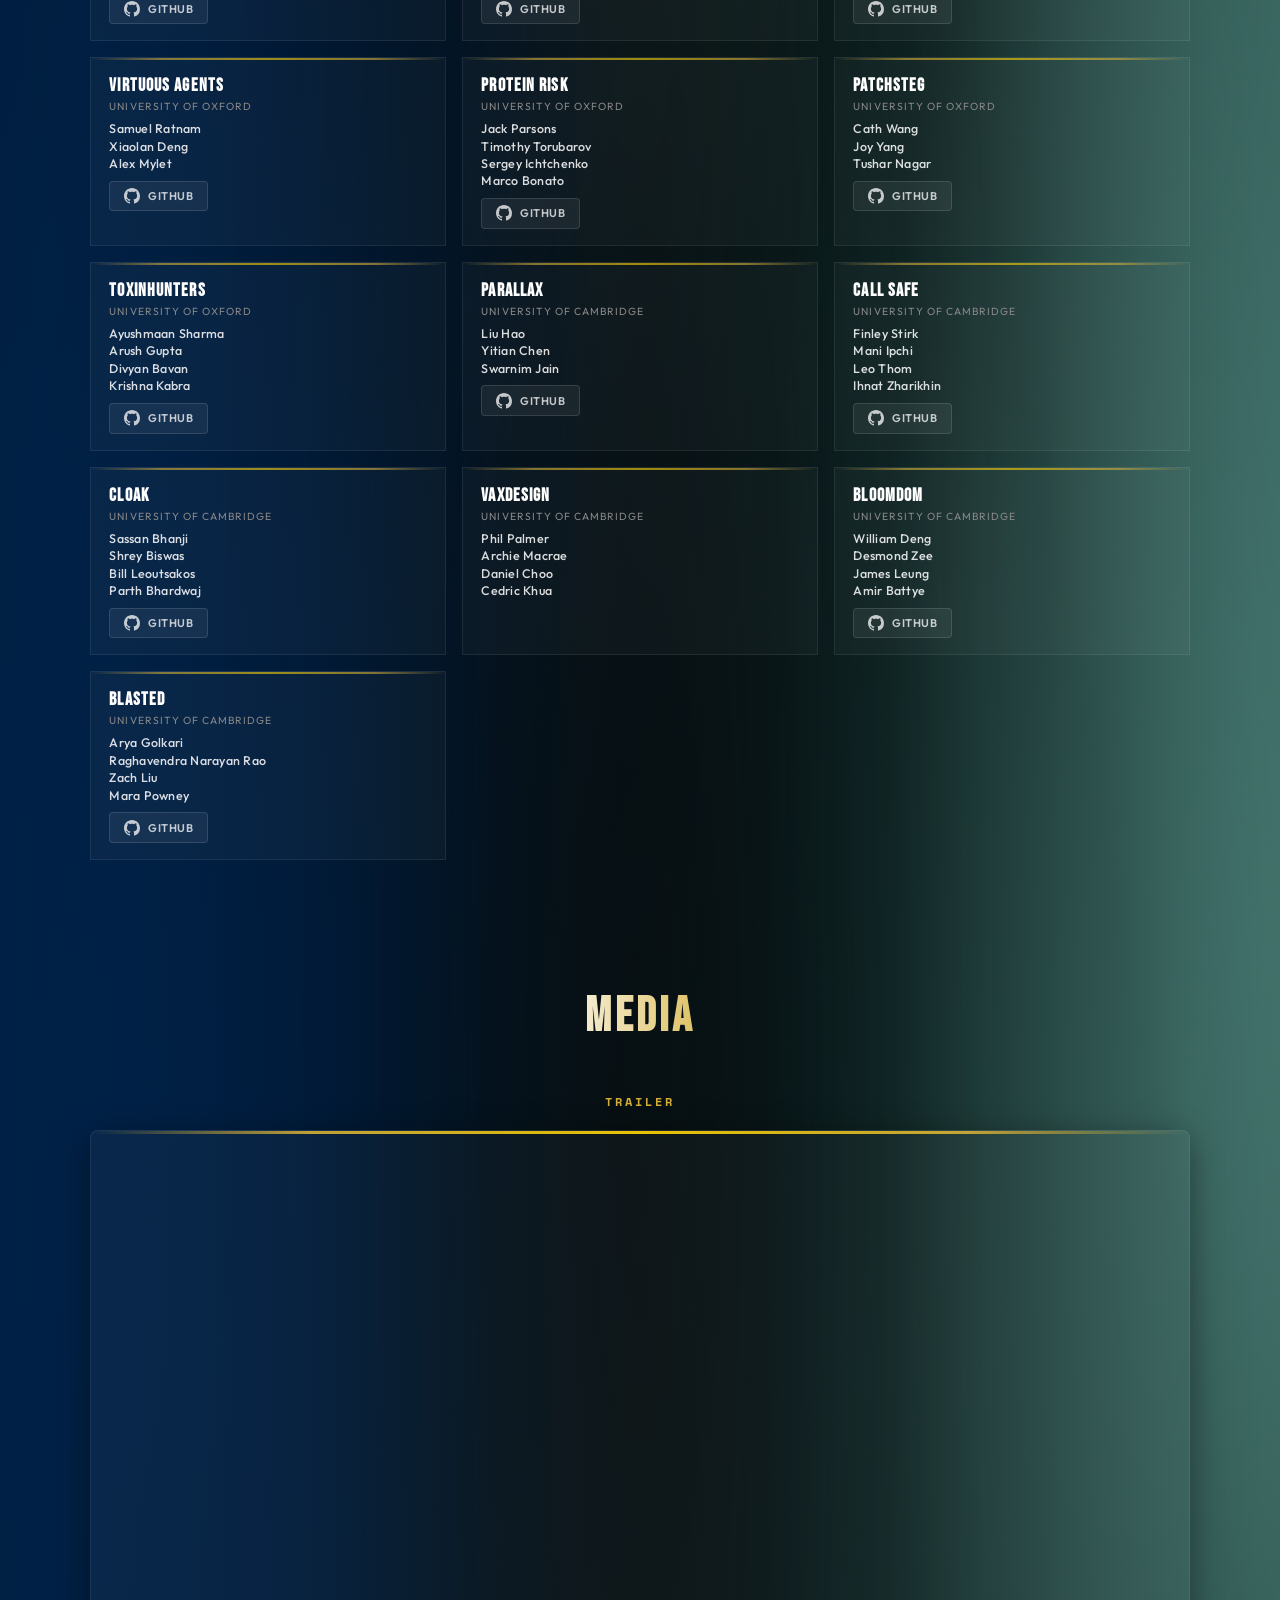
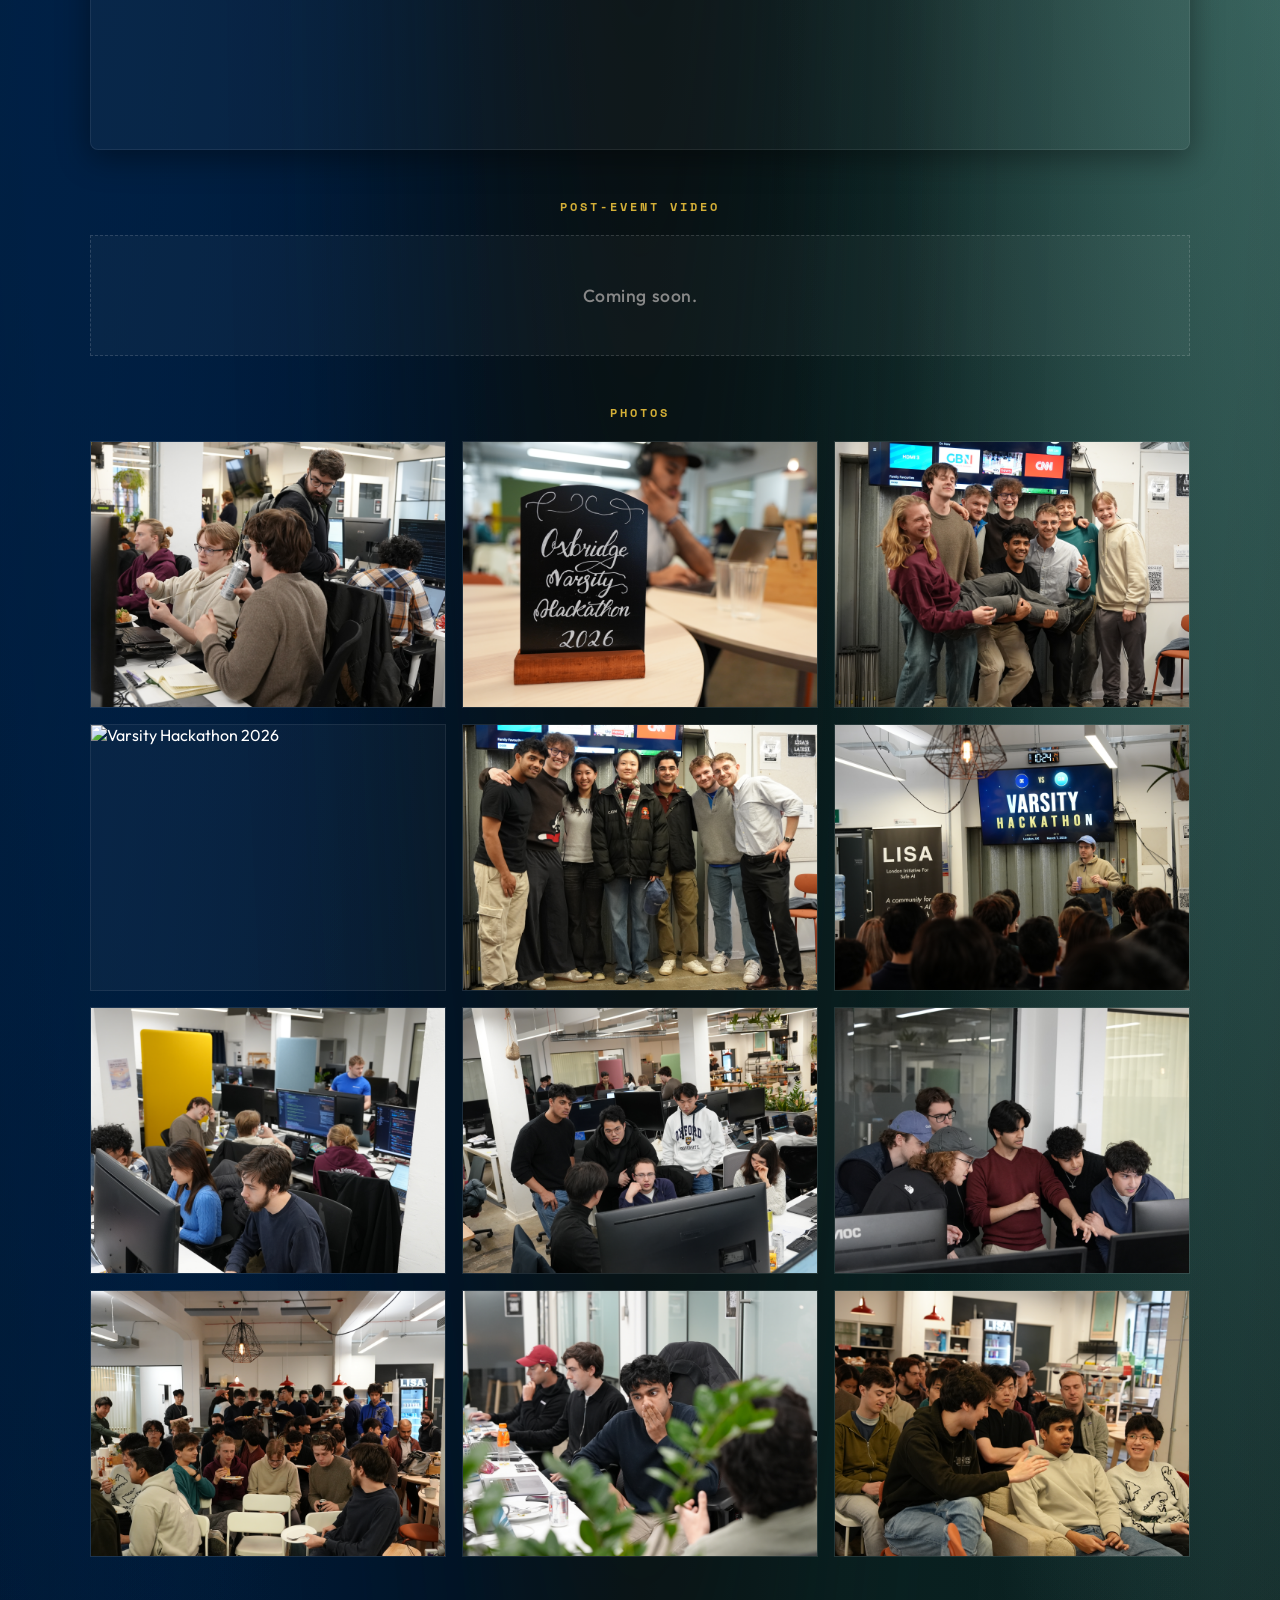
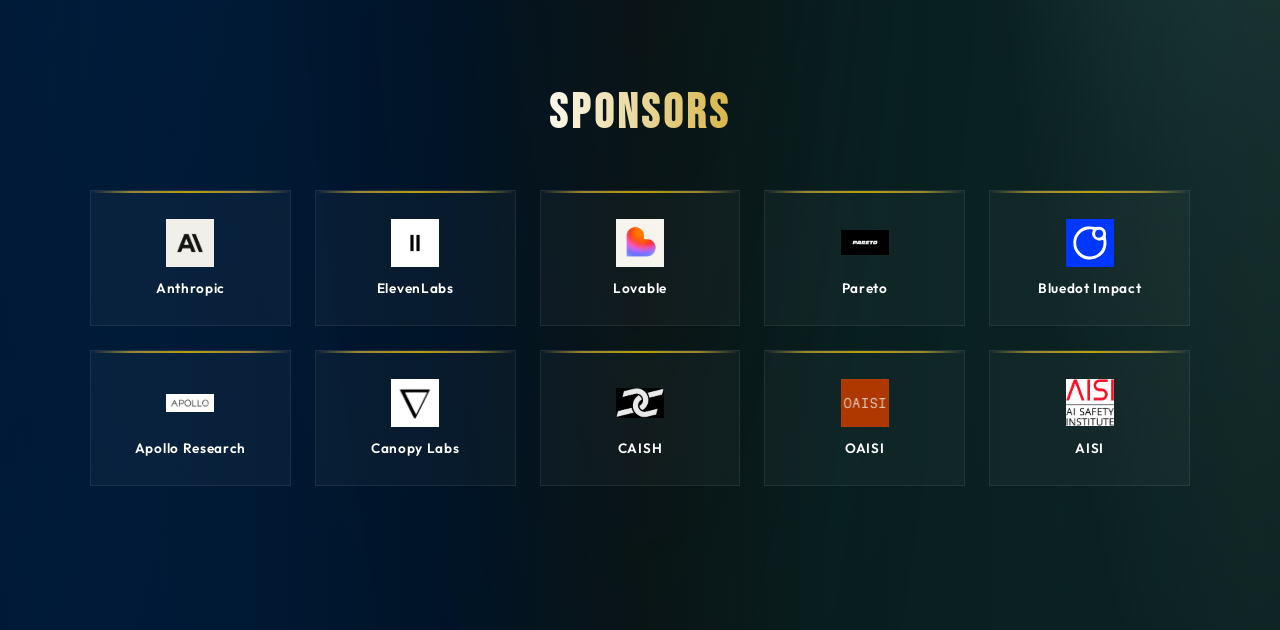
==== commit feeb1b71: "Update link WF link" ====
--- a/2026.html
+++ b/2026.html
@@ -66,7 +66,7 @@
                     <span class="organiser-card__role">Director & Founder</span>
                     <span class="organiser-card__link-hint">Visit &rarr;</span>
                 </a>
-                <a href="https://williamfahie.com/" target="_blank" rel="noopener noreferrer" class="organiser-card">
+                <a href="https://www.linkedin.com/in/williamfahie/" target="_blank" rel="noopener noreferrer" class="organiser-card">
                     <span class="organiser-card__accent"></span>
                     <img src="media/william.png" alt="William Fahie" class="organiser-card__photo">
                     <span class="organiser-card__name">William Fahie</span>
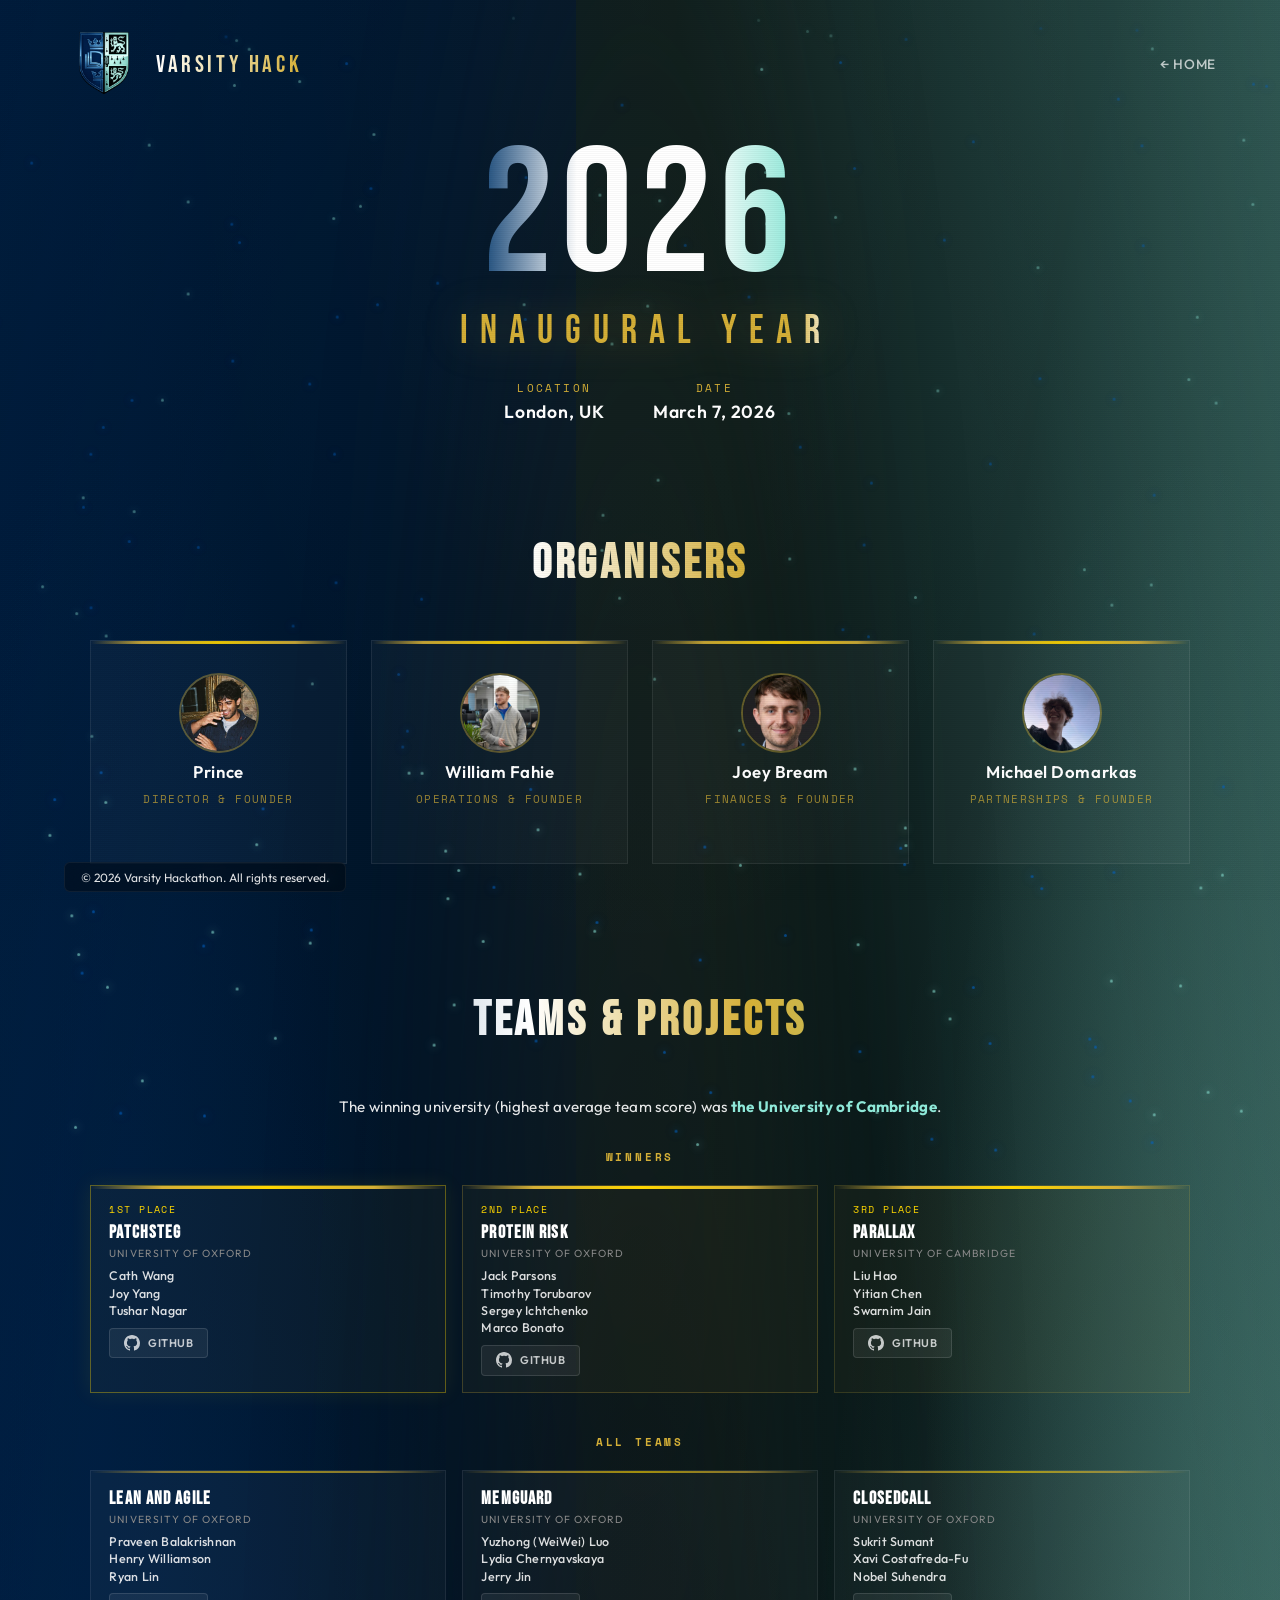
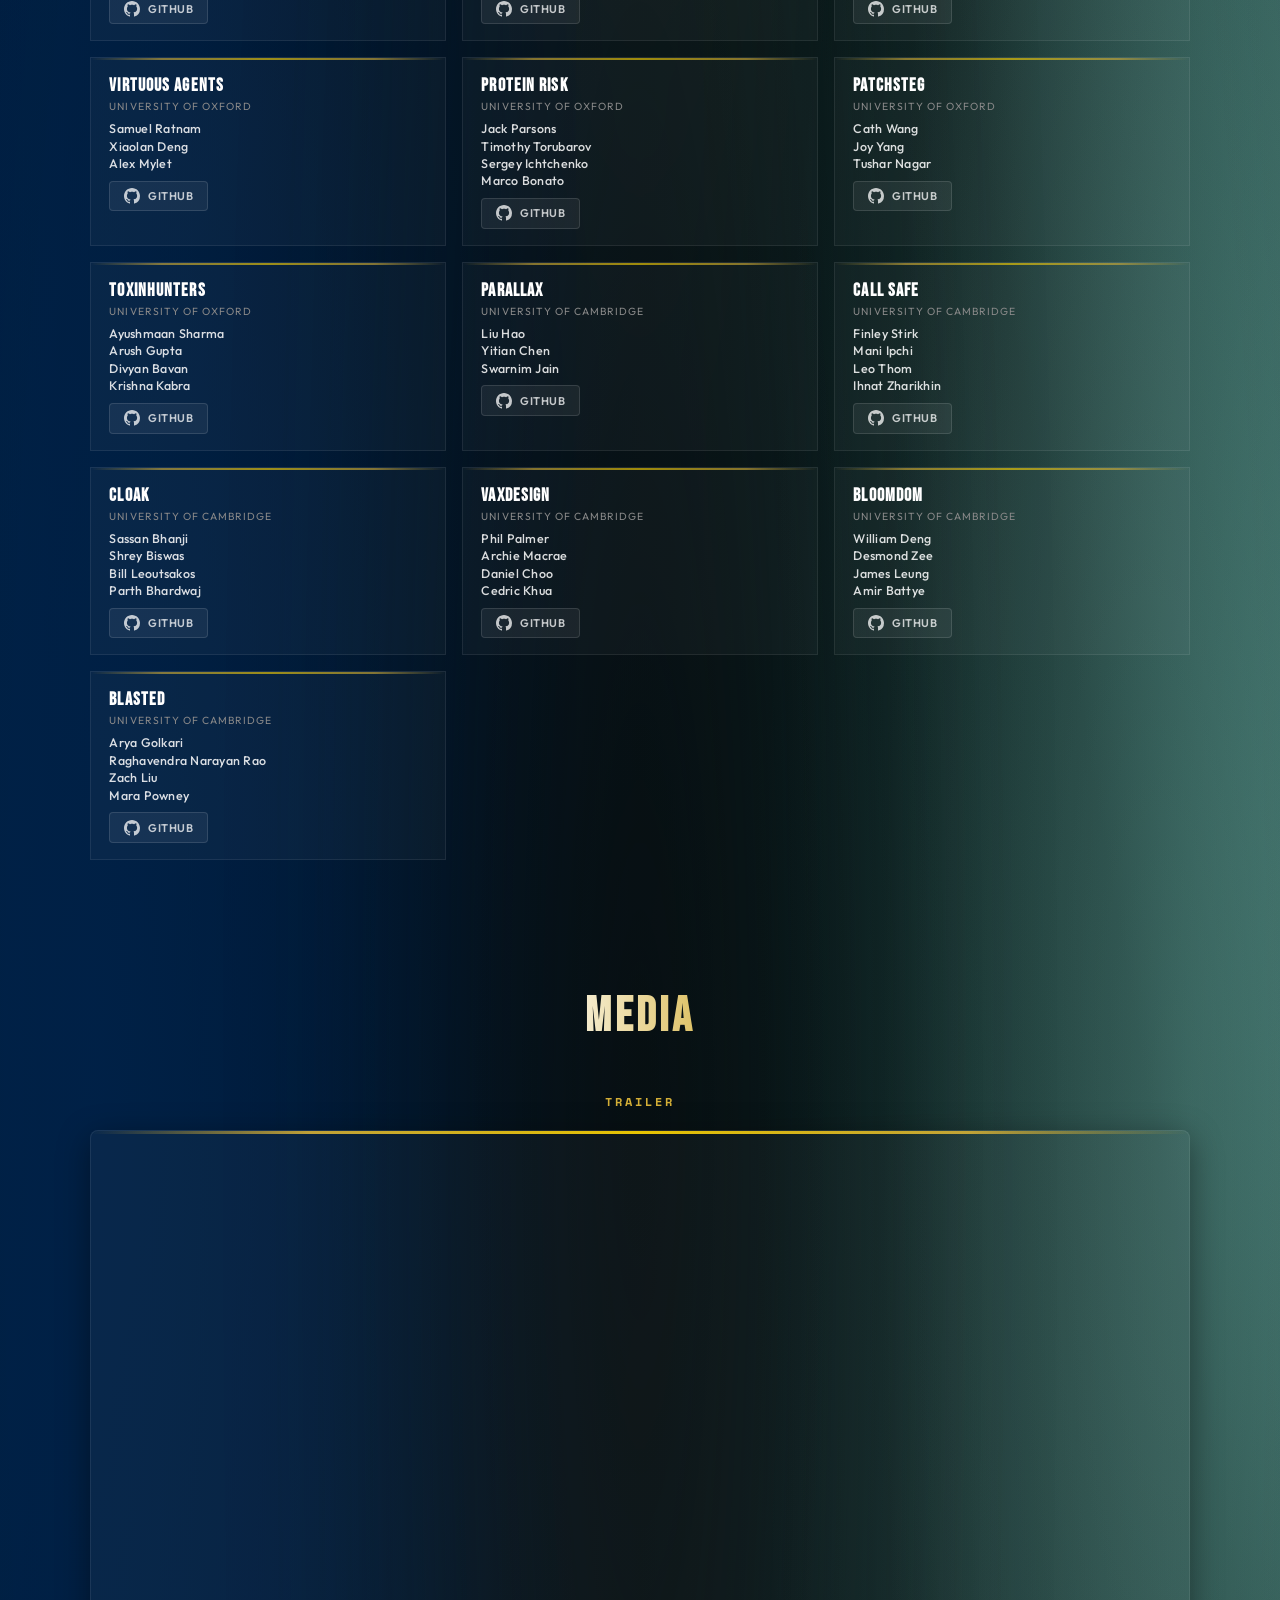
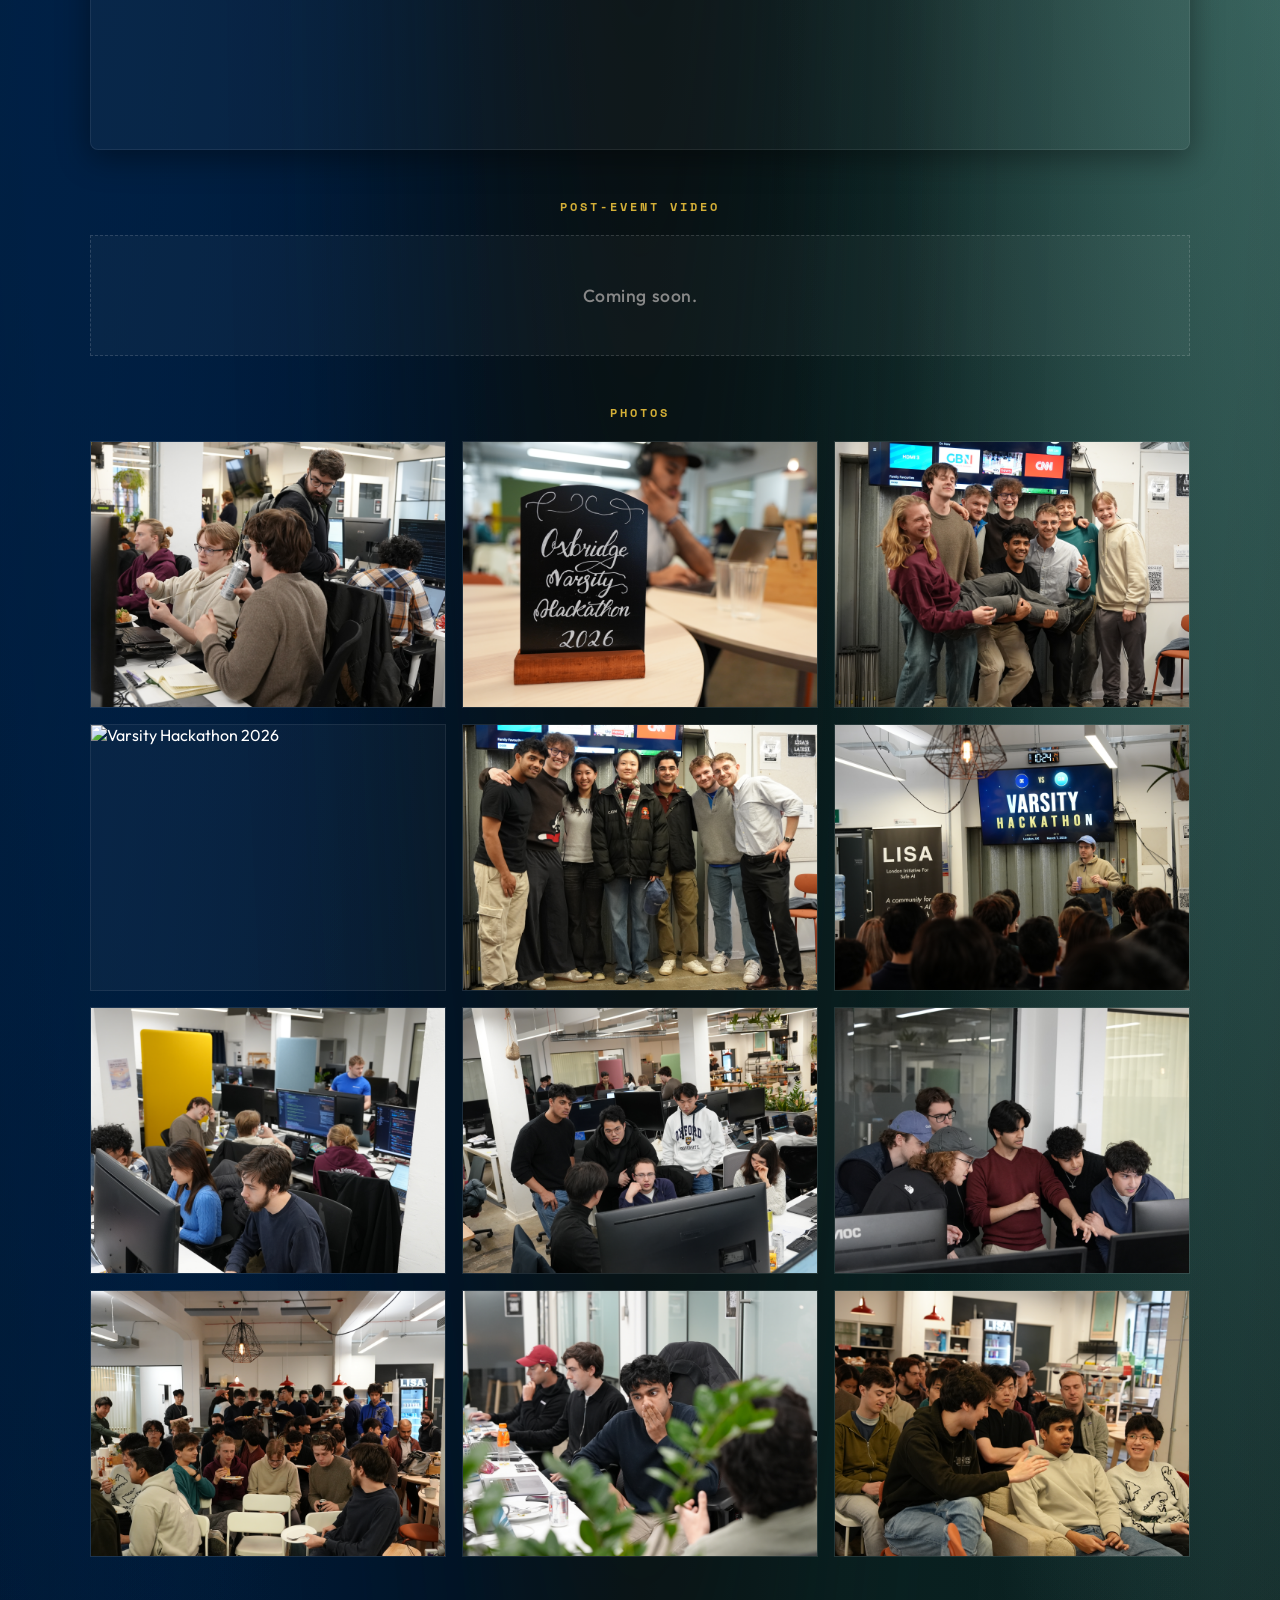
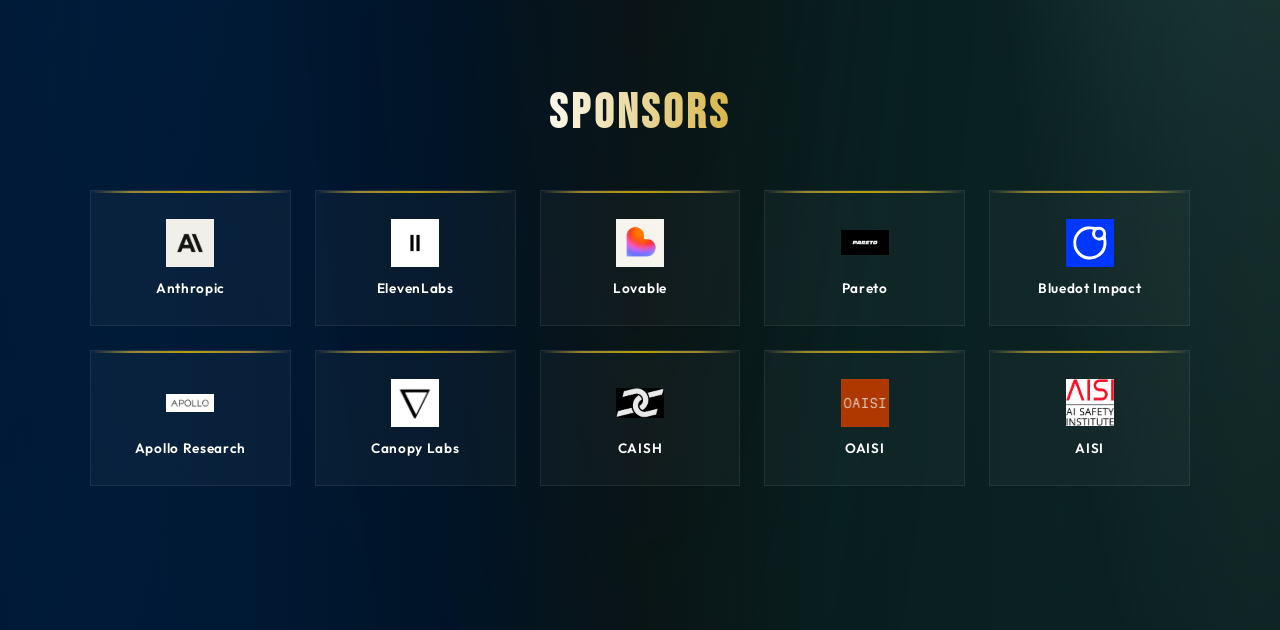
==== commit 15d4d9bd: "Domarkas + github link" ====
--- a/2026.html
+++ b/2026.html
@@ -66,7 +66,7 @@
                     <span class="organiser-card__role">Director & Founder</span>
                     <span class="organiser-card__link-hint">Visit &rarr;</span>
                 </a>
-                <a href="https://www.linkedin.com/in/williamfahie/" target="_blank" rel="noopener noreferrer" class="organiser-card">
+                <a href="https://williamfahie.com/" target="_blank" rel="noopener noreferrer" class="organiser-card">
                     <span class="organiser-card__accent"></span>
                     <img src="media/william.png" alt="William Fahie" class="organiser-card__photo">
                     <span class="organiser-card__name">William Fahie</span>
@@ -83,7 +83,7 @@
                 <a href="https://www.linkedin.com/in/michael-domarkas/" target="_blank" rel="noopener noreferrer" class="organiser-card">
                     <span class="organiser-card__accent"></span>
                     <img src="media/michael.jpeg" alt="Michael Domarkus" class="organiser-card__photo">
-                    <span class="organiser-card__name">Michael Domarkus</span>
+                    <span class="organiser-card__name">Michael Domarkas</span>
                     <span class="organiser-card__role">Partnerships & Founder</span>
                     <span class="organiser-card__link-hint">Visit &rarr;</span>
                 </a>
@@ -306,6 +306,10 @@
                         <li>Daniel Choo</li>
                         <li>Cedric Khua</li>
                     </ul>
+                    <a href="https://github.com/CedricKhuaYanHan/varsity-hack" target="_blank" rel="noopener noreferrer" class="team-card__project">
+                        <svg viewBox="0 0 16 16"><path d="M8 0C3.58 0 0 3.58 0 8c0 3.54 2.29 6.53 5.47 7.59.4.07.55-.17.55-.38 0-.19-.01-.82-.01-1.49-2.01.37-2.53-.49-2.69-.94-.09-.23-.48-.94-.82-1.13-.28-.15-.68-.52-.01-.53.63-.01 1.08.58 1.23.82.72 1.21 1.87.87 2.33.66.07-.52.28-.87.51-1.07-1.78-.2-3.64-.89-3.64-3.95 0-.87.31-1.59.82-2.15-.08-.2-.36-1.02.08-2.12 0 0 .67-.21 2.2.82.64-.18 1.32-.27 2-.27.68 0 1.36.09 2 .27 1.53-1.04 2.2-.82 2.2-.82.44 1.1.16 1.92.08 2.12.51.56.82 1.27.82 2.15 0 3.07-1.87 3.75-3.65 3.95.29.25.54.73.54 1.48 0 1.07-.01 1.93-.01 2.2 0 .21.15.46.55.38A8.013 8.013 0 0016 8c0-4.42-3.58-8-8-8z"/></svg>
+                        GitHub
+                    </a>
                 </article>
                 <article class="team-card">
                     <span class="team-card__accent"></span>
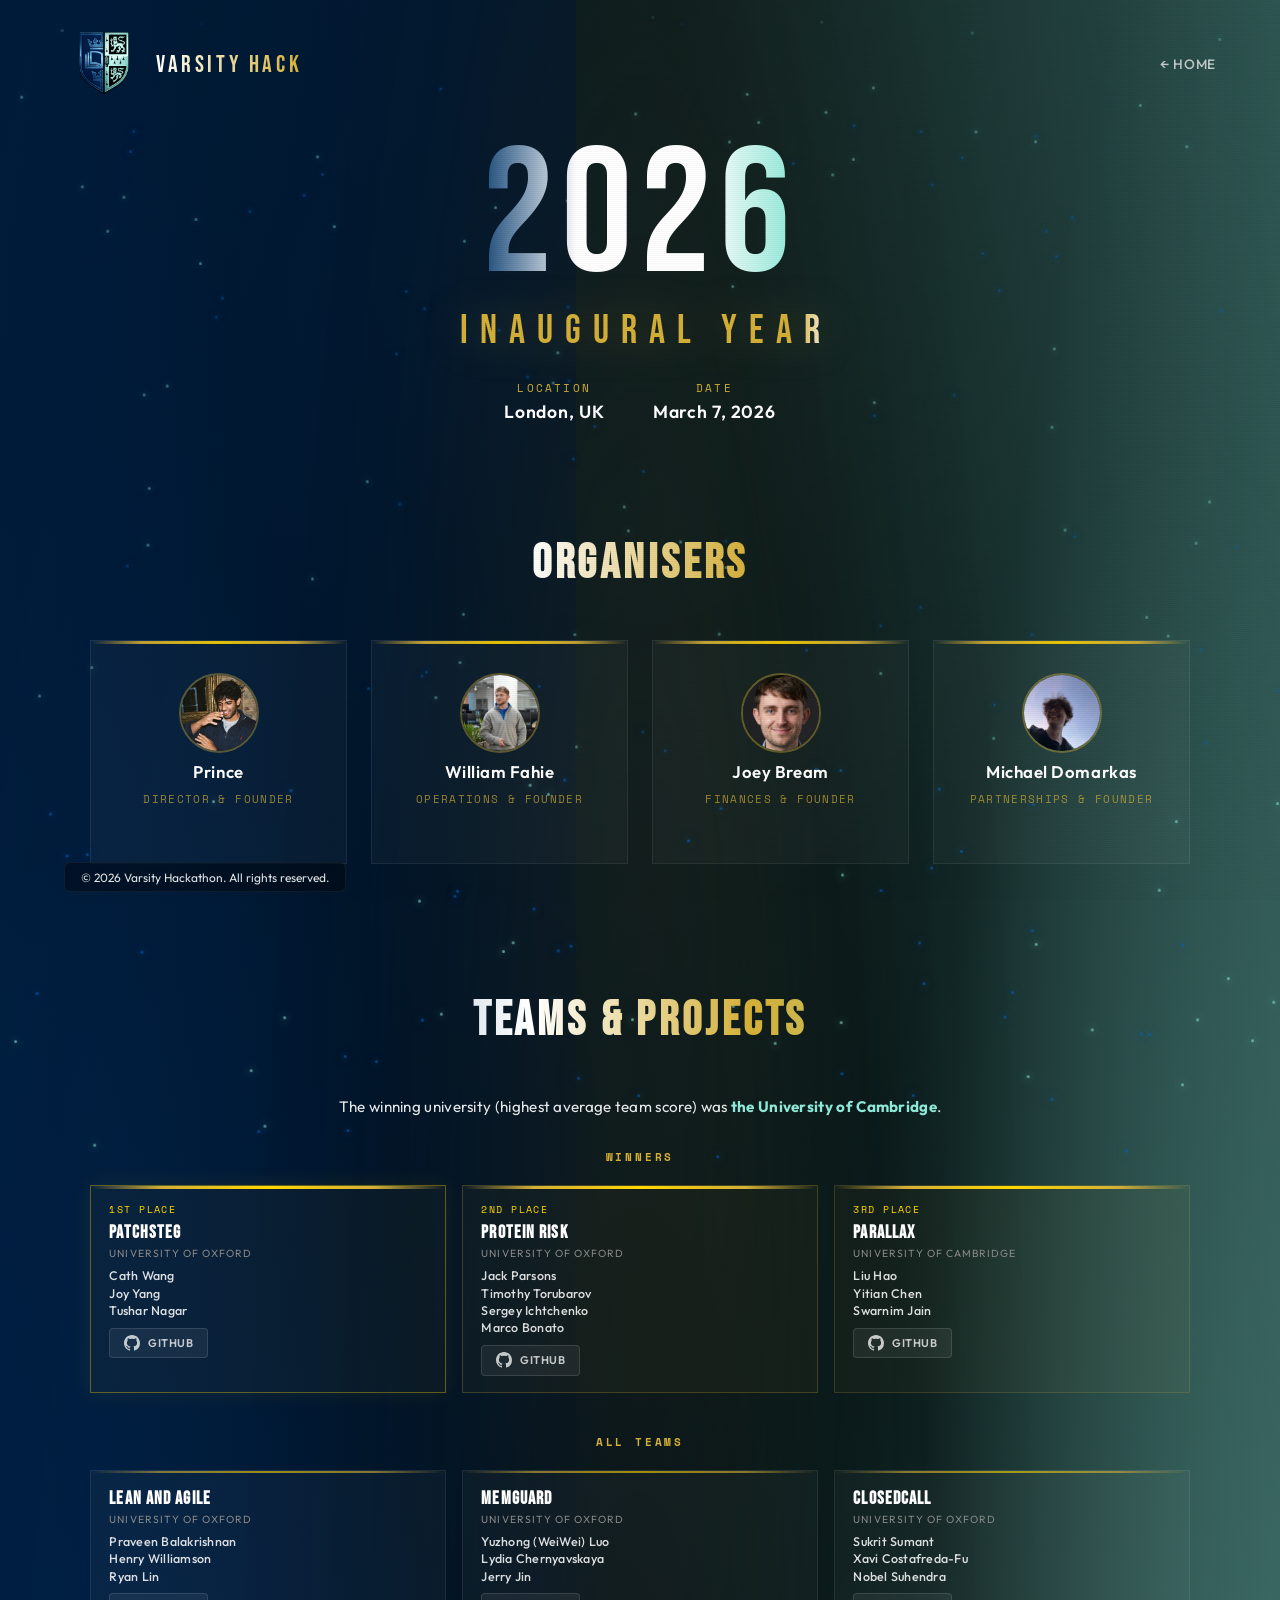
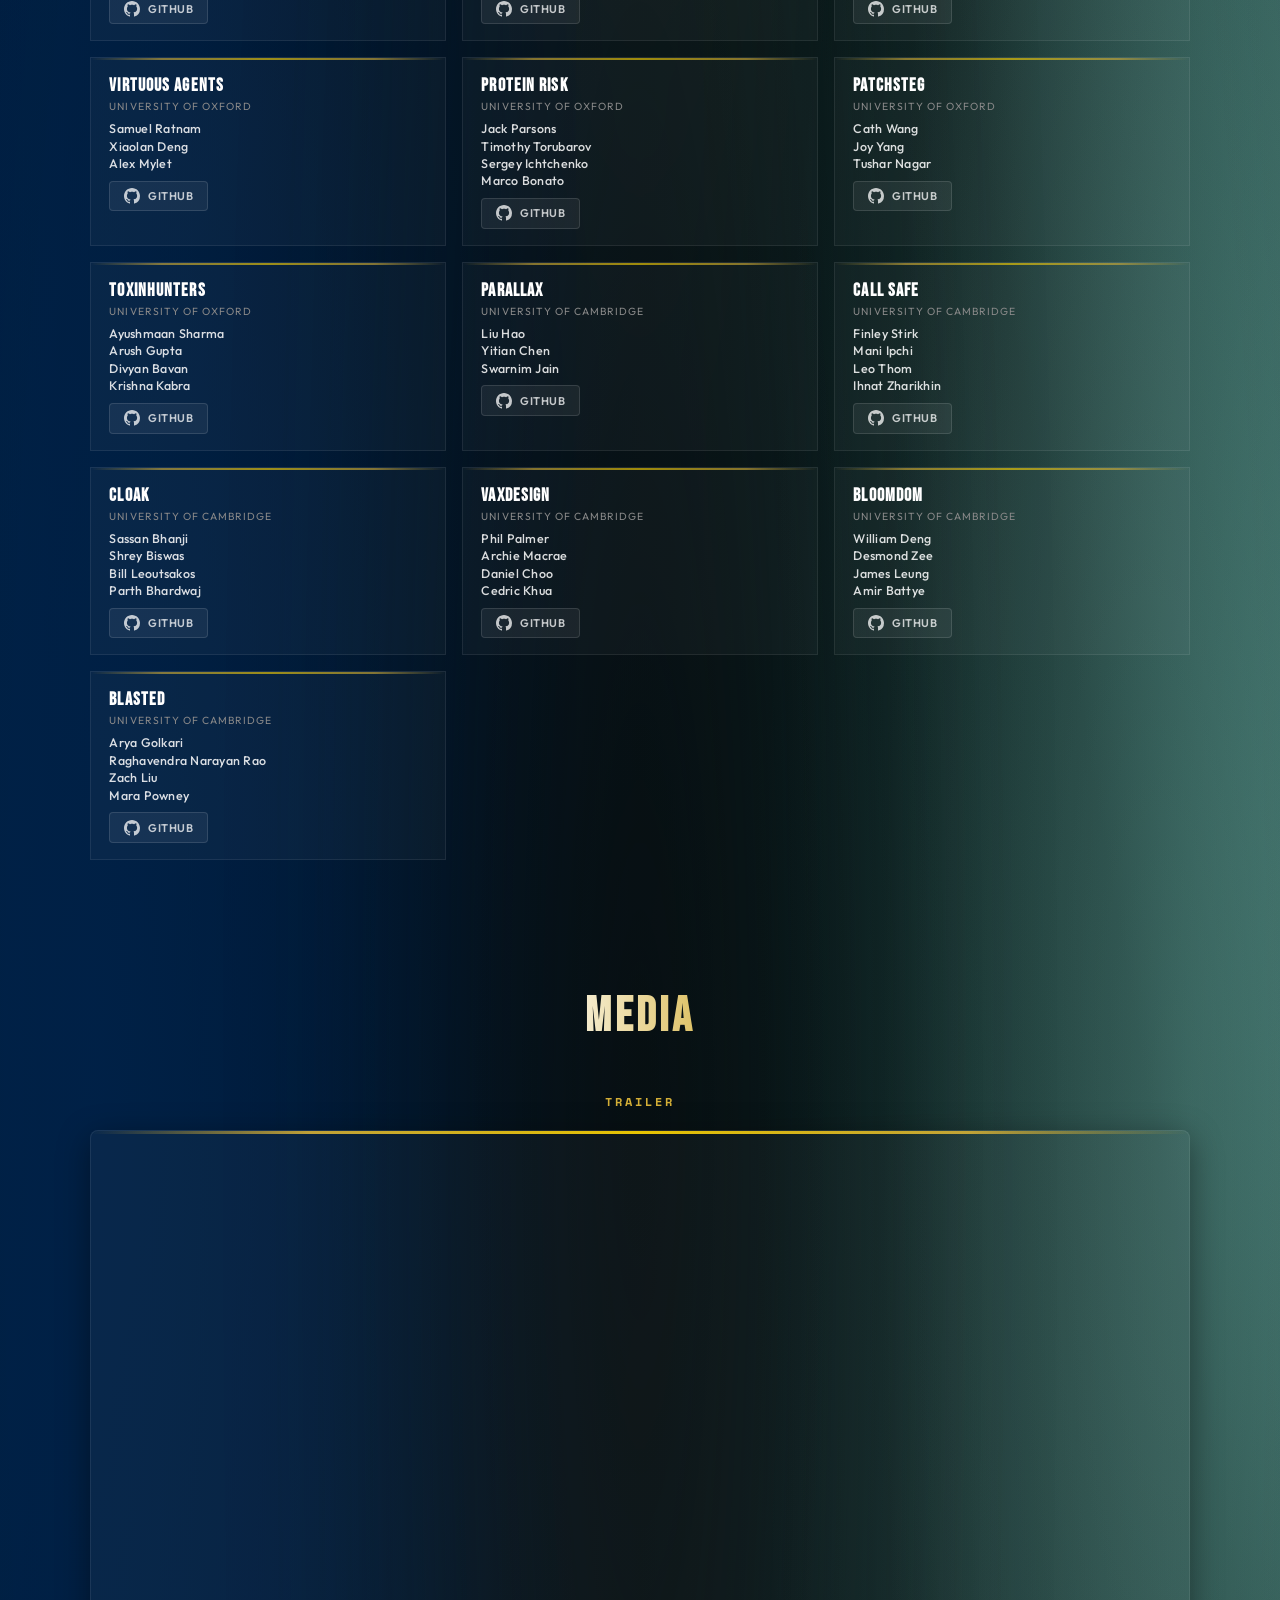
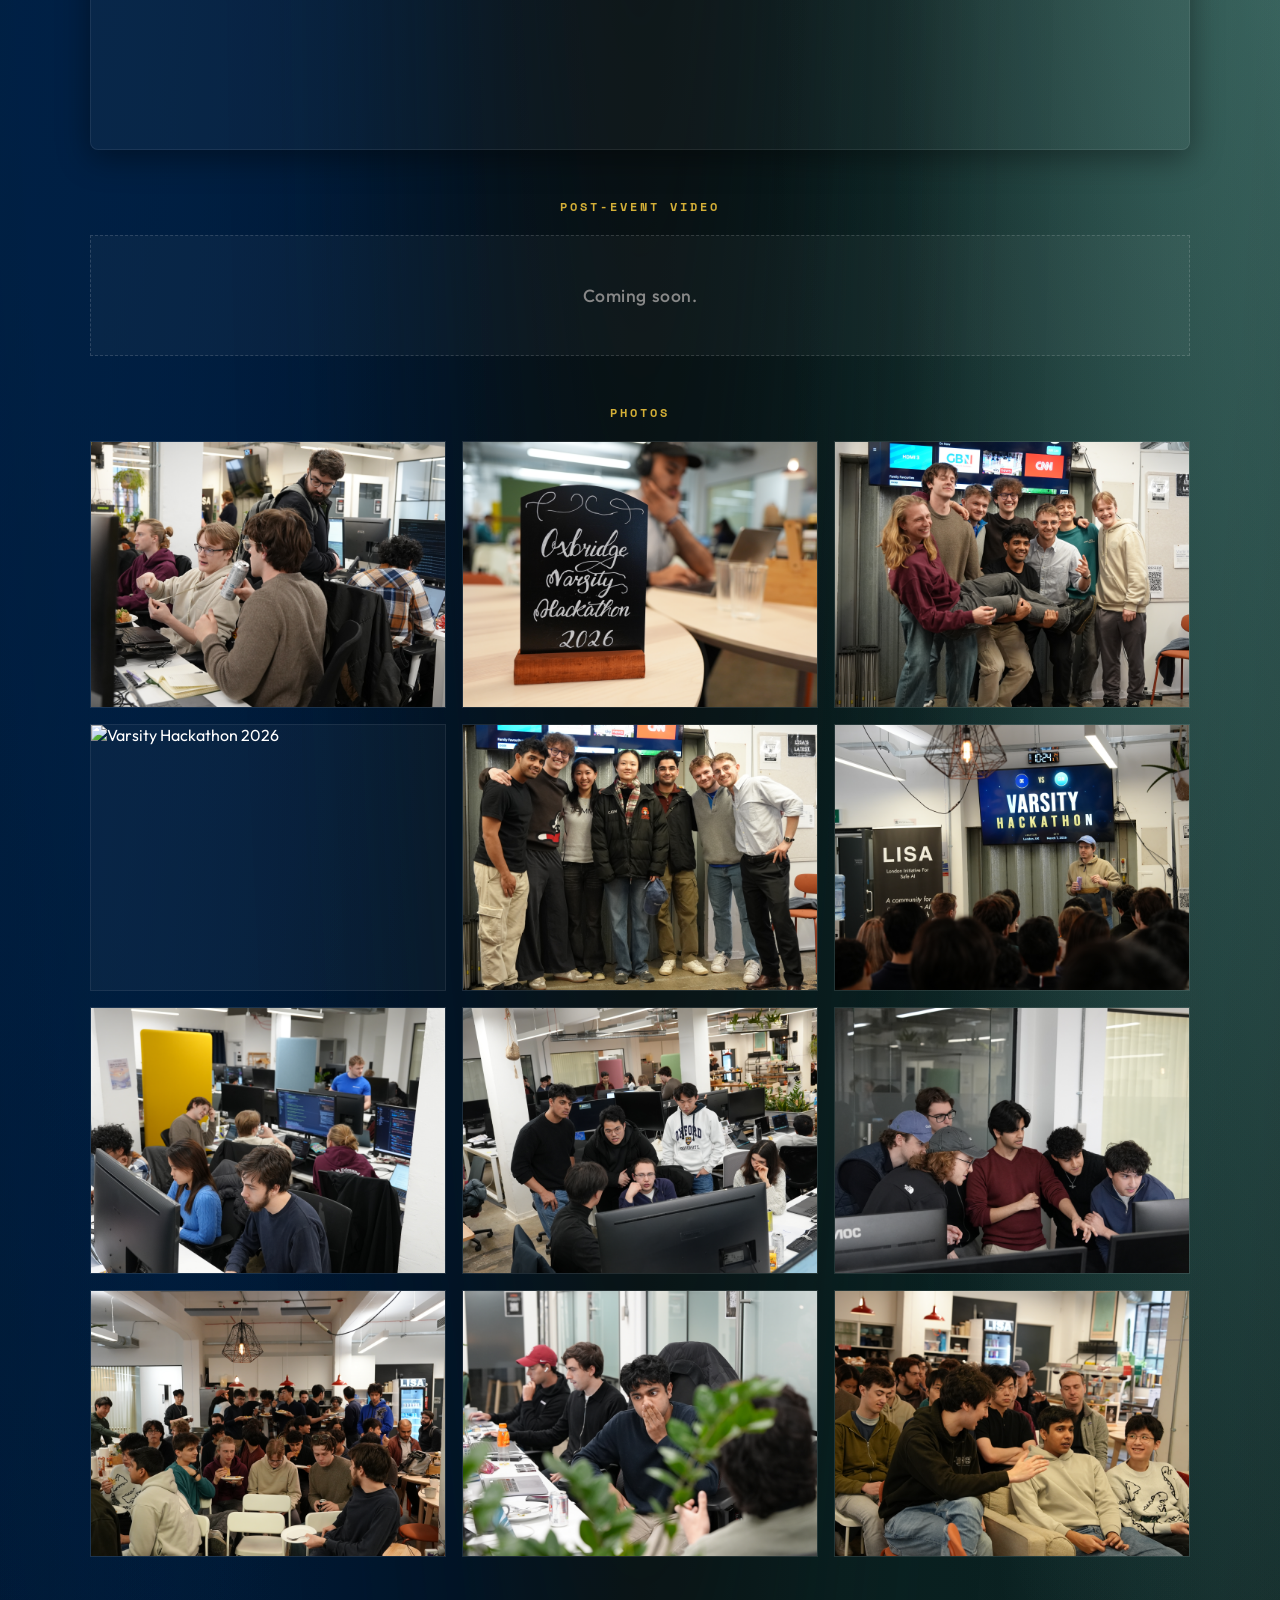
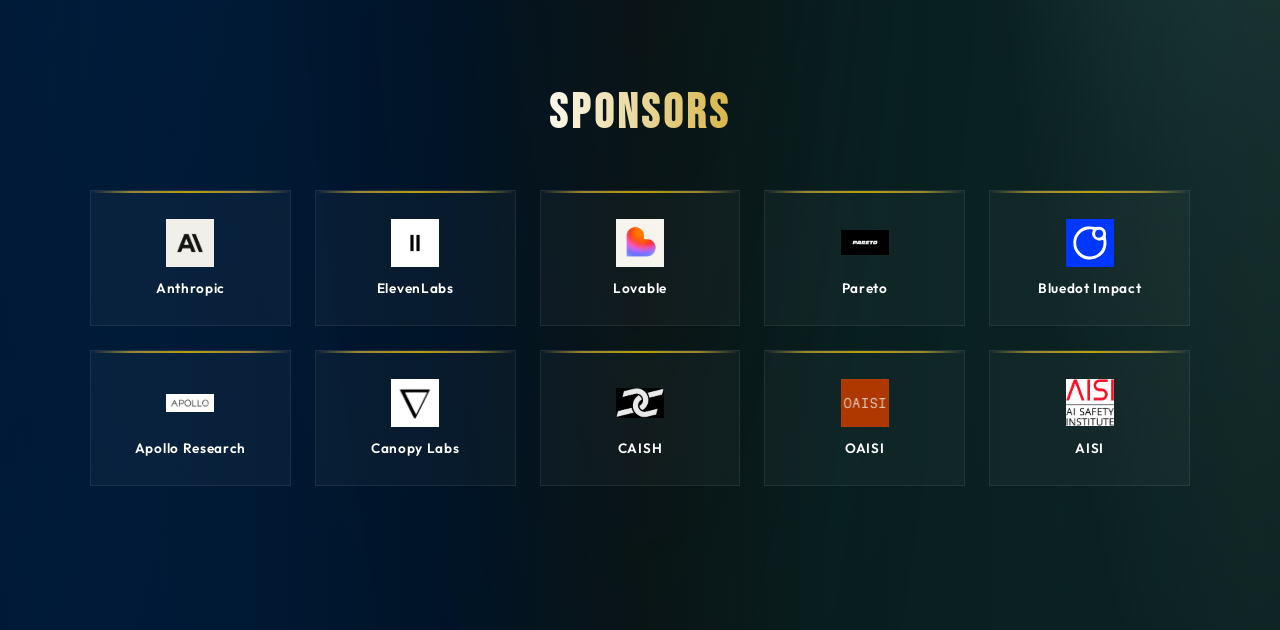
==== commit dda0d1d5: "Merge branch 'main' of https://github.com/Will-Fahie/varsity-hackathon-site" ====
--- a/2026.html
+++ b/2026.html
@@ -66,7 +66,7 @@
                     <span class="organiser-card__role">Director & Founder</span>
                     <span class="organiser-card__link-hint">Visit &rarr;</span>
                 </a>
-                <a href="https://williamfahie.com/" target="_blank" rel="noopener noreferrer" class="organiser-card">
+                <a href="https://www.linkedin.com/in/williamfahie/" target="_blank" rel="noopener noreferrer" class="organiser-card">
                     <span class="organiser-card__accent"></span>
                     <img src="media/william.png" alt="William Fahie" class="organiser-card__photo">
                     <span class="organiser-card__name">William Fahie</span>
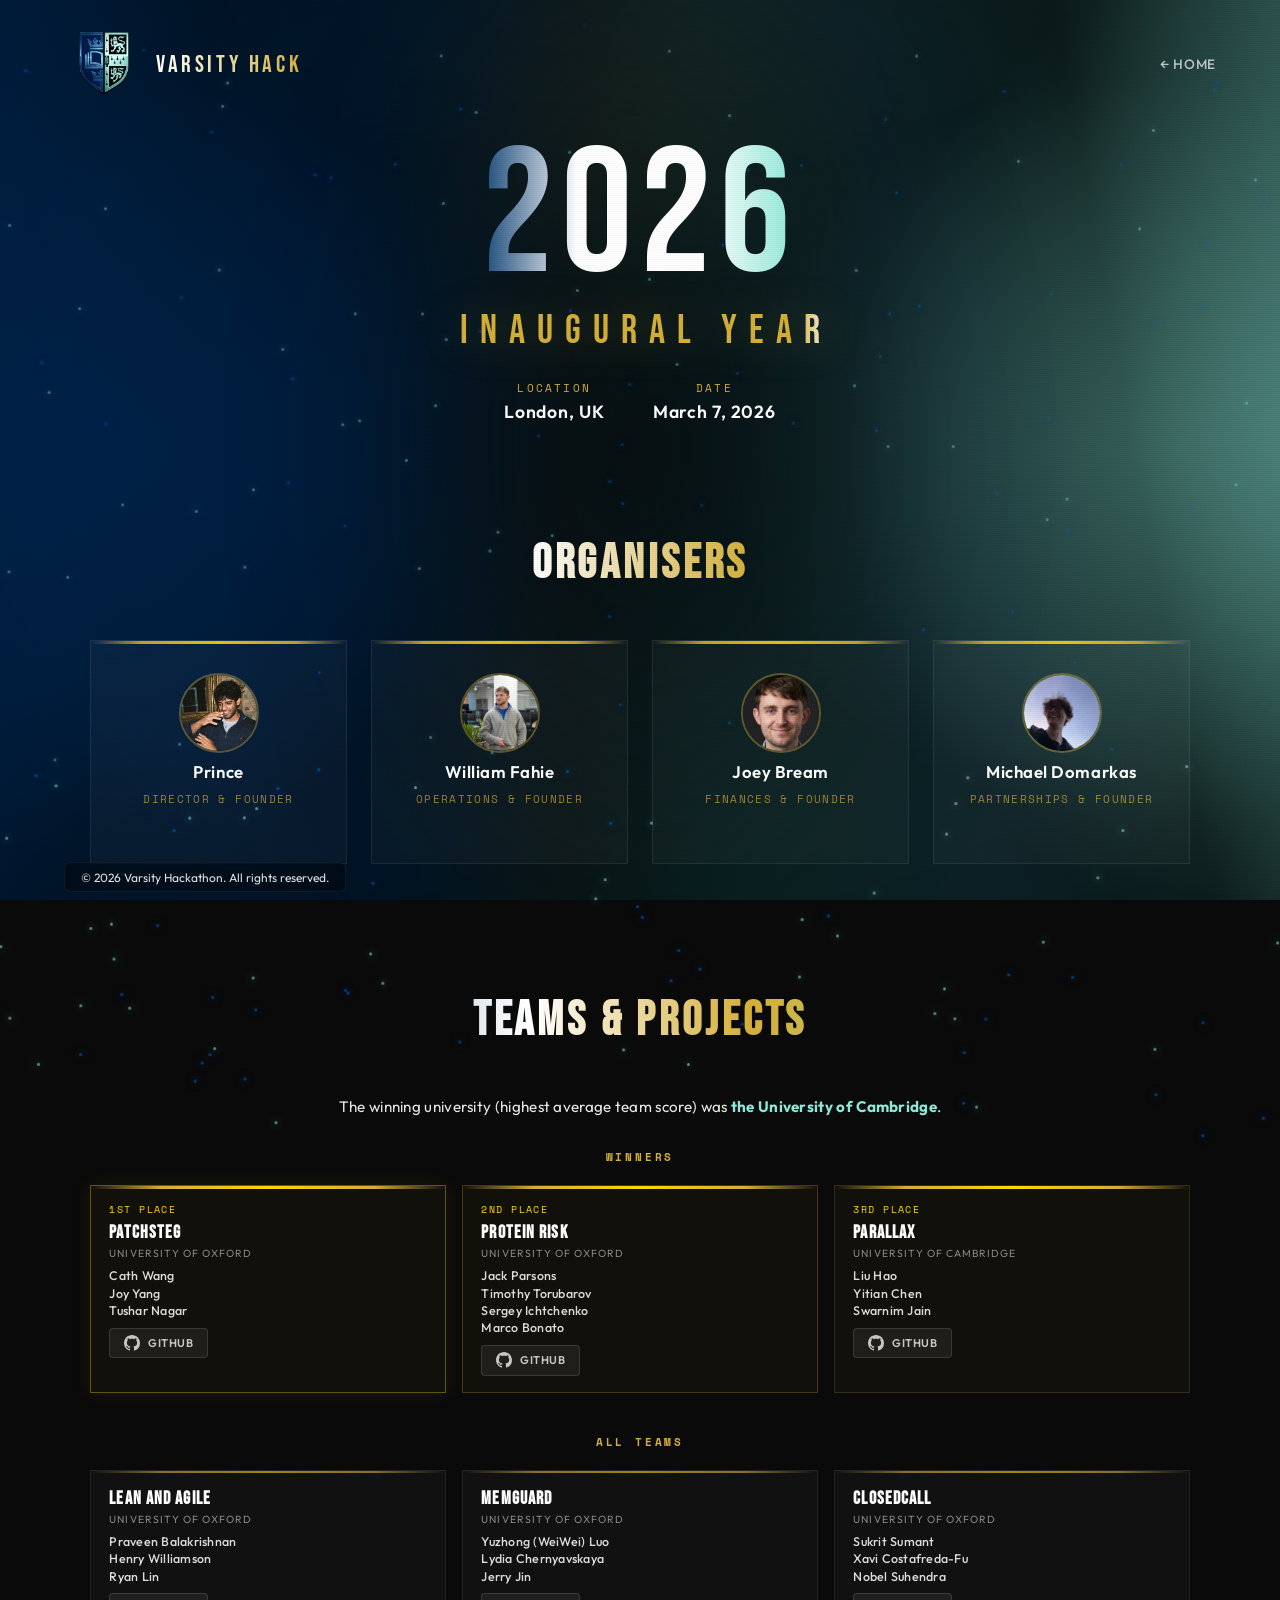
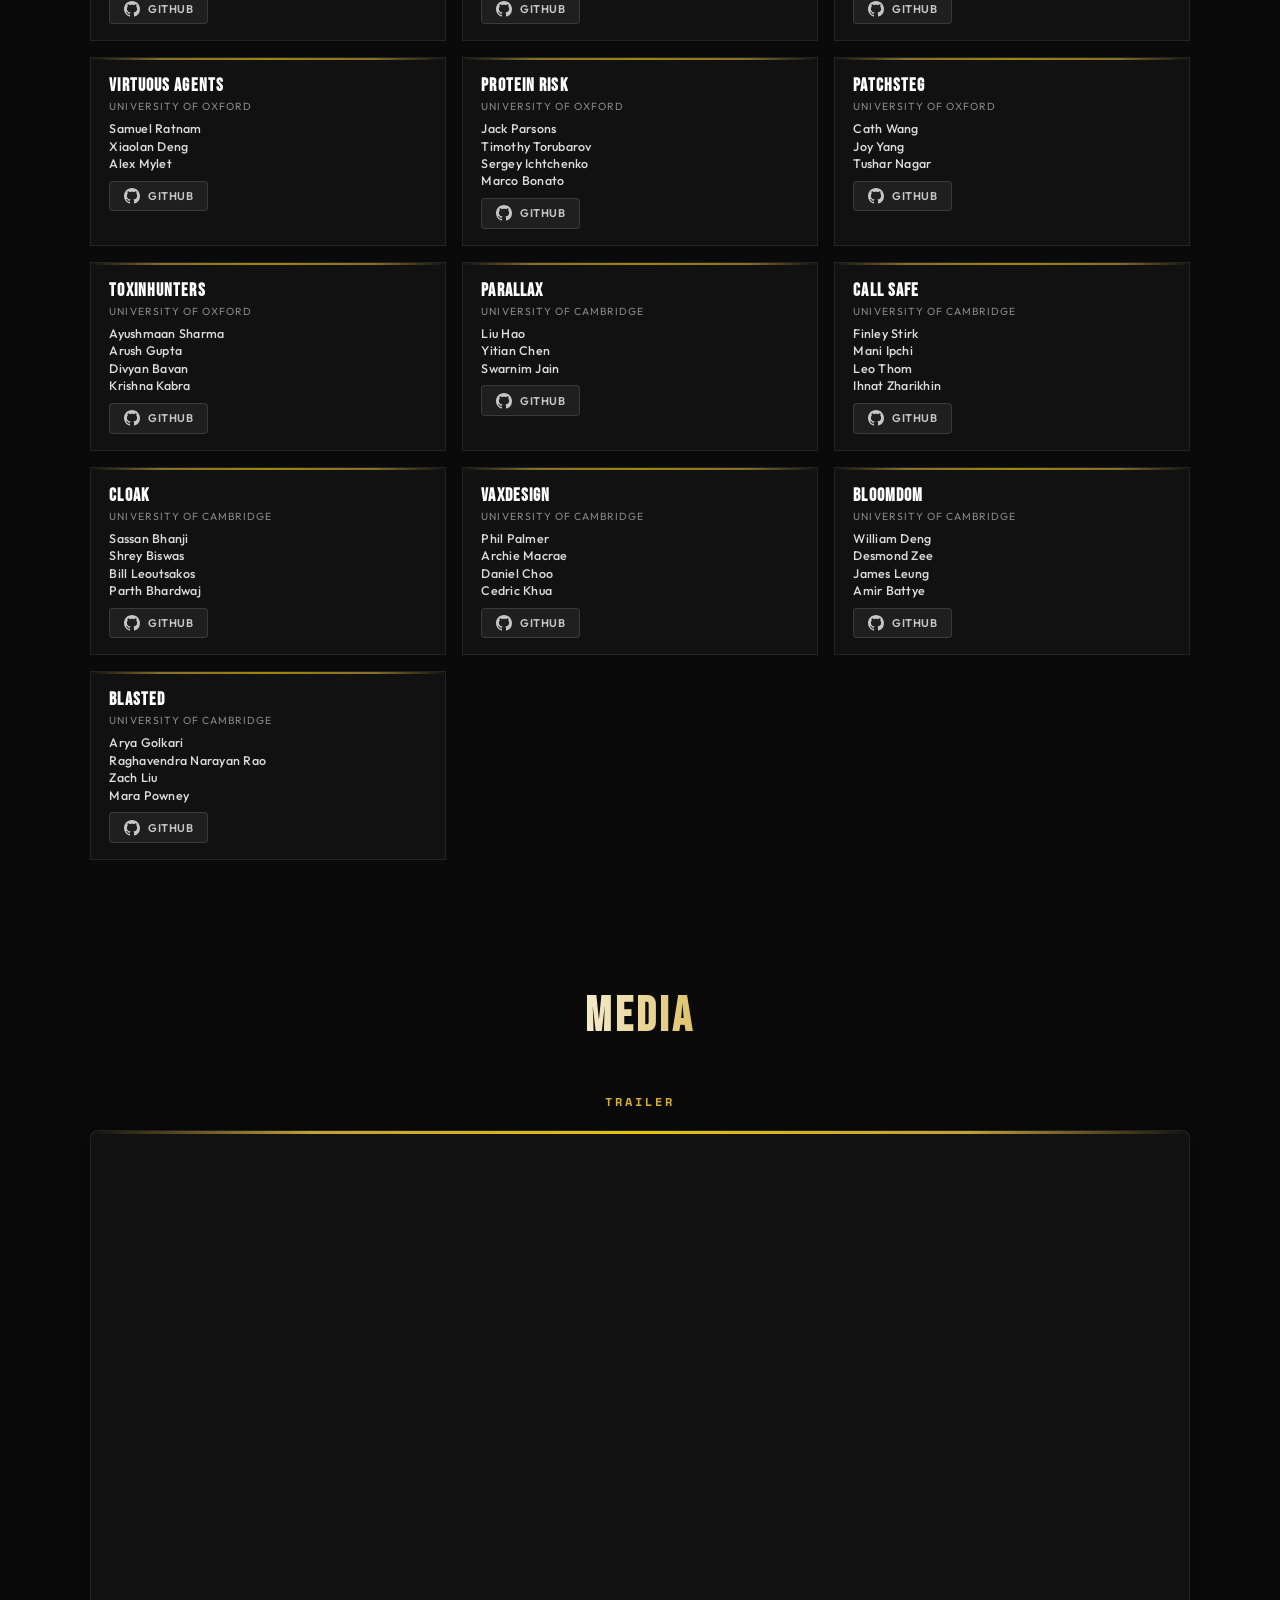
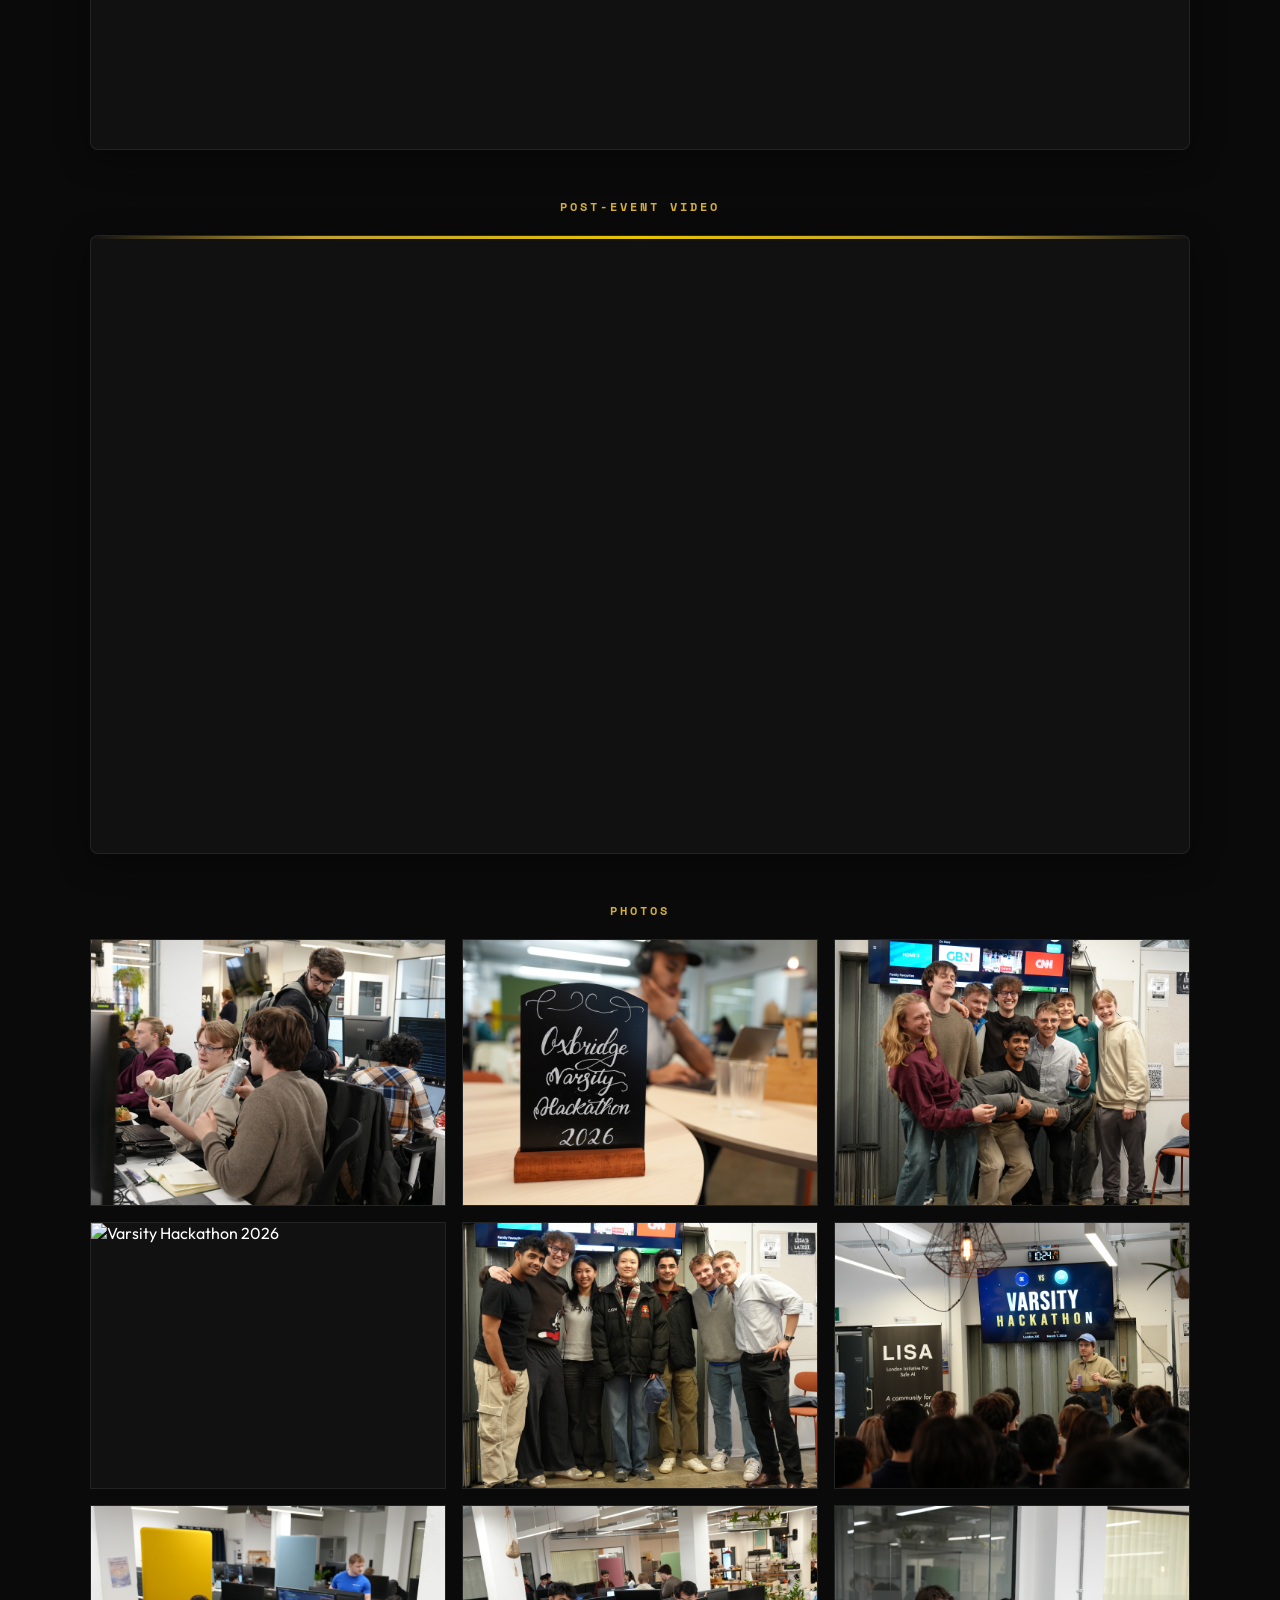
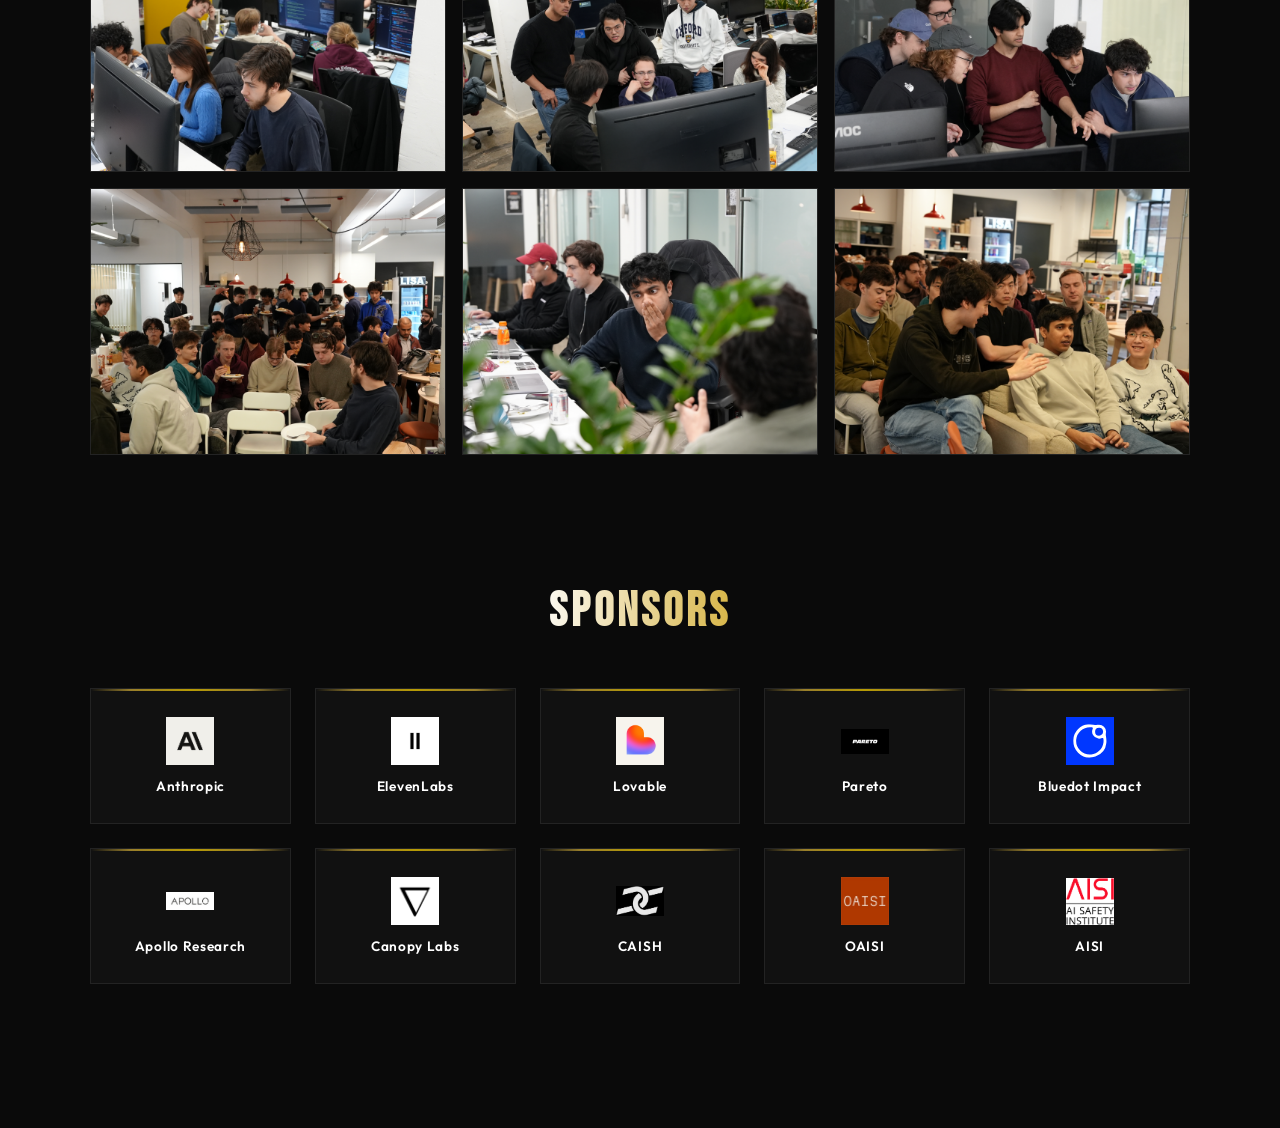
==== commit df37b08a: "Added post event video" ====
--- a/2026.html
+++ b/2026.html
@@ -369,8 +369,18 @@
 
             <div class="media-subsection">
                 <h3 class="media-subsection__title">Post-Event Video</h3>
-                <div class="media-placeholder">
-                    <span class="media-placeholder__text">Coming soon.</span>
+                <div class="video-wrapper">
+                    <iframe
+                        class="video-player"
+                        width="560"
+                        height="315"
+                        src="https://www.youtube.com/embed/WE7Id8gOfyU?si=8GbD4hja3EZmskt-"
+                        title="Varsity Hackathon 2026 Post-Event Video"
+                        frameborder="0"
+                        referrerpolicy="strict-origin-when-cross-origin"
+                        allow="accelerometer; autoplay; clipboard-write; encrypted-media; gyroscope; picture-in-picture; web-share"
+                        allowfullscreen
+                    ></iframe>
                 </div>
             </div>
 
--- a/style.css
+++ b/style.css
@@ -33,50 +33,52 @@
     padding-bottom: 5rem;
 }
 
-/* Split background - modern 3D depth effect */
+/* Split background - modern 3D depth effect (fixed for consistent gradient on all page heights) */
 .split-bg {
-    position: absolute;
+    position: fixed;
     top: 0;
     left: 0;
     right: 0;
     bottom: 0;
+    width: 100%;
     min-height: 100vh;
     z-index: 0;
     overflow: hidden;
-    /* Base gradient that ensures full coverage - no black gaps */
+    /* Base gradient - smooth blend from Oxford blue to Cambridge teal, no harsh seam */
     background: linear-gradient(90deg,
         var(--oxford-blue) 0%,
-        #001428 35%,
-        #0a1515 50%,
-        #091f1f 65%,
-        #0d2626 100%
+        #001428 25%,
+        #0a1515 45%,
+        #091f1f 55%,
+        #0d2626 75%,
+        rgba(13, 38, 38, 0.95) 100%
     );
 }
 
-/* Oxford side - deep blue with gradient depth */
+/* Oxford side - deep blue with soft gradient depth (wide blend to avoid center seam) */
 .bg-oxford {
     position: absolute;
     top: -10%;
     left: -5%;
-    width: 60%;
+    width: 65%;
     height: 120%;
     background:
         radial-gradient(ellipse 80% 50% at 20% 50%, rgba(0, 33, 71, 0.95) 0%, transparent 70%),
         radial-gradient(ellipse 100% 80% at 0% 50%, var(--oxford-blue) 0%, transparent 60%),
-        linear-gradient(100deg, var(--oxford-blue) 0%, #001428 40%, transparent 70%);
-}
-
-/* Cambridge side - teal with gradient depth */
+        linear-gradient(100deg, var(--oxford-blue) 0%, #001428 30%, rgba(0, 20, 40, 0.6) 50%, transparent 75%);
+}
+
+/* Cambridge side - teal with soft gradient depth (wide blend to avoid center seam) */
 .bg-cambridge {
     position: absolute;
     top: -10%;
     right: -5%;
-    width: 60%;
+    width: 65%;
     height: 120%;
     background:
         radial-gradient(ellipse 80% 50% at 80% 50%, rgba(142, 232, 216, 0.2) 0%, transparent 70%),
         radial-gradient(ellipse 100% 80% at 100% 50%, rgba(142, 232, 216, 0.3) 0%, transparent 60%),
-        linear-gradient(260deg, rgba(142, 232, 216, 0.35) 0%, #0a1a1a 40%, transparent 70%);
+        linear-gradient(260deg, rgba(142, 232, 216, 0.35) 0%, #0a1a1a 30%, rgba(10, 26, 38, 0.5) 50%, transparent 75%);
 }
 
 /* Central glow - creates the smooth fusion between both sides */
